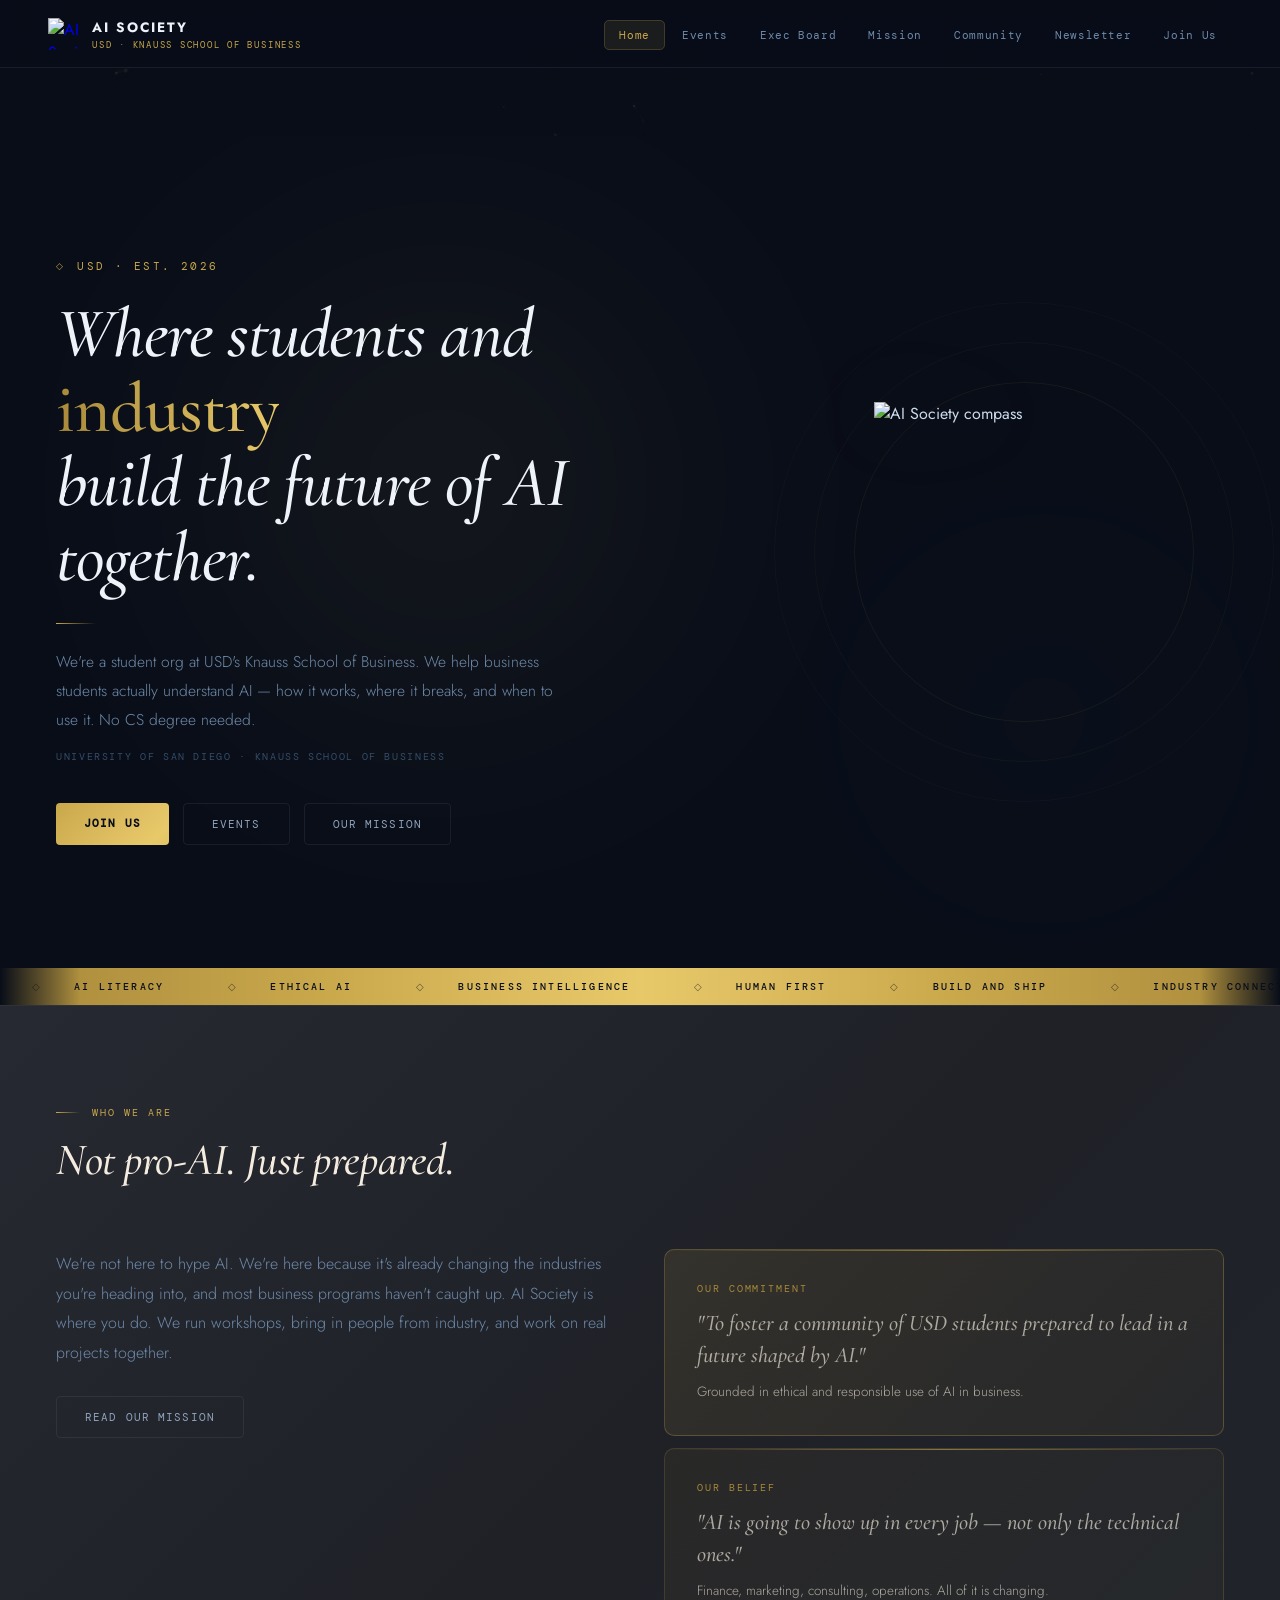
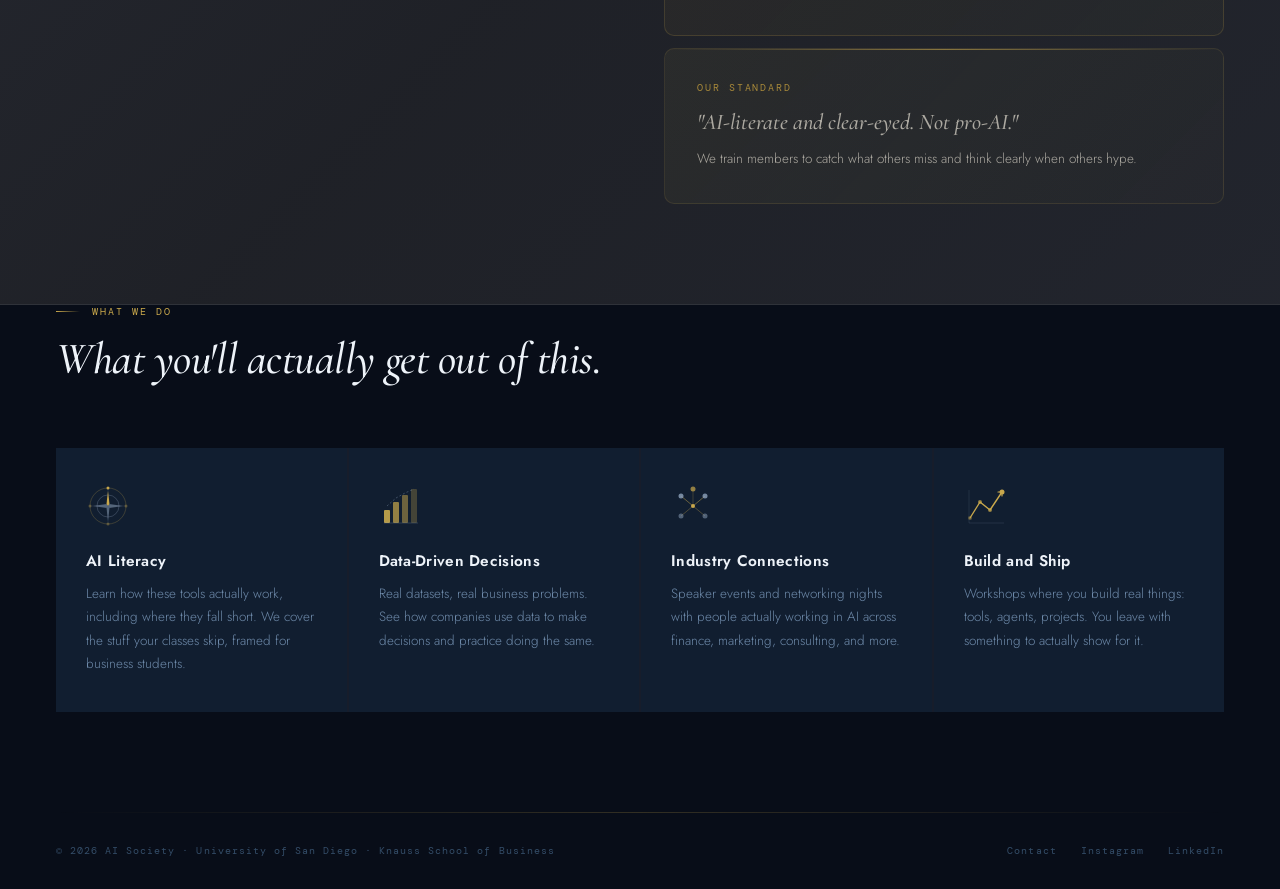
==== index.html @ eb3ff8a3 "Rename index (22).html to index.html" ====
<!DOCTYPE html>
<html lang="en">
<head>
  <meta charset="UTF-8"/>
  <meta name="viewport" content="width=device-width, initial-scale=1.0"/>
  <title>AI Society — Knauss School of Business · USD</title>
  <link rel="stylesheet" href="style.css"/>
</head>
<body>

<canvas id="globalCanvas"></canvas>

<!-- NAV -->
<nav>
  <a class="nav-logo" href="#" onclick="showPage('home')">
    <img src="logo.png" alt="AI Society"/>
    <div>
      <span class="nav-logo-name">AI Society</span>
      <span class="nav-logo-sub">USD · Knauss School of Business</span>
    </div>
  </a>
  <ul class="nav-links">
    <li><a href="#" onclick="showPage('home')"        id="nav-home"        class="active">Home</a></li>
    <li><a href="#" onclick="showPage('events')"      id="nav-events"      >Events</a></li>
    <li><a href="#" onclick="showPage('leadership')"  id="nav-leadership"  >Exec Board</a></li>
    <li><a href="#" onclick="showPage('mission')"     id="nav-mission"     >Mission</a></li>
    <li><a href="#" onclick="showPage('community')"   id="nav-community"   >Community</a></li>
    <li><a href="#" onclick="showPage('newsletters')" id="nav-newsletters" >Newsletter</a></li>
    <li><a href="#" onclick="showPage('joinus')"      id="nav-joinus"      >Join Us</a></li>
  </ul>
</nav>

<!-- ══════════════════════════════════════════
     HOME
══════════════════════════════════════════ -->
<div class="page active" id="page-home">

  <section class="hero">
    <div class="hero-orb hero-orb-1"></div>
    <div class="hero-orb hero-orb-2"></div>
    <div class="hero-inner">
      <div>
        <div class="hero-eyebrow fade-up delay-1">USD · Est. 2026</div>
        <h1 class="fade-up delay-2">Where students and <em>industry</em><br>build the future of AI together.</h1>
        <div class="hero-rule fade-up delay-2"></div>
        <p class="hero-desc fade-up delay-3">We're a student org at USD's Knauss School of Business. We help business students actually understand AI — how it works, where it breaks, and when to use it. No CS degree needed.</p>
        <p class="hero-sub fade-up delay-3">University of San Diego · Knauss School of Business</p>
        <div class="btn-row fade-up delay-4">
          <a class="btn btn-primary"   href="#" onclick="showPage('joinus')">Join Us</a>
          <a class="btn btn-secondary" href="#" onclick="showPage('events')">Events</a>
          <a class="btn btn-secondary" href="#" onclick="showPage('mission')">Our Mission</a>
        </div>
      </div>
      <div class="hero-compass">
        <div class="compass-rings">
          <div class="compass-ring"></div>
          <div class="compass-ring"></div>
          <div class="compass-ring"></div>
        </div>
        <img src="logo.png" alt="AI Society compass" style="border:none;background:transparent;box-shadow:none;position:relative;z-index:2"/>
      </div>
    </div>
  </section>

  <!-- Marquee -->
  <div class="marquee-strip">
    <div class="marquee-inner">
      <span>AI Literacy</span><span>Ethical AI</span><span>Business Intelligence</span>
      <span>Human First</span><span>Build and Ship</span><span>Industry Connections</span>
      <span>USD Knauss</span><span>Est. 2026</span><span>Data Driven</span>
      <span>AI Literacy</span><span>Ethical AI</span><span>Business Intelligence</span>
      <span>Human First</span><span>Build and Ship</span><span>Industry Connections</span>
      <span>USD Knauss</span><span>Est. 2026</span><span>Data Driven</span>
    </div>
  </div>

  <!-- Who We Are snapshot -->
  <section class="section panel-beige">
    <div class="section-header reveal">
      <div class="section-tag">Who We Are</div>
      <h2 class="section-title">Not pro-AI. Just prepared.</h2>
    </div>

    <div style="display:grid;grid-template-columns:1fr 1fr;gap:48px;align-items:start">
      <div class="reveal-l">
        <p style="font-size:1rem;line-height:1.85;color:var(--text-muted);font-weight:300;margin-bottom:28px">
          We're not here to hype AI. We're here because it's already changing the industries you're heading into, and most business programs haven't caught up. AI Society is where you do. We run workshops, bring in people from industry, and work on real projects together.
        </p>
        <a class="btn btn-secondary" href="#" onclick="showPage('mission')" style="display:inline-block">Read our mission</a>
      </div>
      <div class="reveal-r" style="display:flex;flex-direction:column;gap:12px">
        <div class="gbox gbox-1">
          <span class="gbox-label">Our commitment</span>
          <p class="gbox-title">"To foster a community of USD students prepared to lead in a future shaped by AI."</p>
          <p class="gbox-text">Grounded in ethical and responsible use of AI in business.</p>
        </div>
        <div class="gbox gbox-2">
          <span class="gbox-label">Our belief</span>
          <p class="gbox-title">"AI is going to show up in every job — not only the technical ones."</p>
          <p class="gbox-text">Finance, marketing, consulting, operations. All of it is changing.</p>
        </div>
        <div class="gbox gbox-3">
          <span class="gbox-label">Our standard</span>
          <p class="gbox-title">"AI-literate and clear-eyed. Not pro-AI."</p>
          <p class="gbox-text">We train members to catch what others miss and think clearly when others hype.</p>
        </div>
      </div>
    </div>
  </section>

  <!-- What We Do -->
  <section class="section" style="padding-top:0">
    <div class="section-header reveal">
      <div class="section-tag">What We Do</div>
      <h2 class="section-title">What you'll actually get out of this.</h2>
    </div>
    <div class="card-grid">
      <div class="card reveal">
        <span class="card-icon">
          <svg viewBox="0 0 44 44" fill="none"><circle cx="22" cy="22" r="18" stroke="#c9a84c" stroke-width="0.8" opacity="0.3"/><circle cx="22" cy="22" r="11" stroke="#8fa3bc" stroke-width="0.7" opacity="0.4"/><line x1="22" y1="4" x2="22" y2="40" stroke="#8fa3bc" stroke-width="0.5" opacity="0.25"/><line x1="4" y1="22" x2="40" y2="22" stroke="#8fa3bc" stroke-width="0.5" opacity="0.25"/><polygon points="22,7 23.5,20 22,22 20.5,20" fill="#c9a84c"/><polygon points="22,37 20.5,24 22,22 23.5,24" fill="#8fa3bc" opacity="0.5"/><polygon points="7,22 20.5,20 22,22 20.5,24" fill="#8fa3bc" opacity="0.5"/><polygon points="37,22 23.5,24 22,22 23.5,20" fill="#8fa3bc" opacity="0.5"/><circle cx="22" cy="4" r="1.5" fill="#c9a84c"/><circle cx="22" cy="40" r="1.5" fill="#c9a84c" opacity="0.35"/><circle cx="4" cy="22" r="1.5" fill="#c9a84c" opacity="0.35"/><circle cx="40" cy="22" r="1.5" fill="#c9a84c" opacity="0.35"/></svg>
        </span>
        <div class="card-title">AI Literacy</div>
        <p class="card-text">Learn how these tools actually work, including where they fall short. We cover the stuff your classes skip, framed for business students.</p>
      </div>
      <div class="card reveal" style="transition-delay:0.08s">
        <span class="card-icon">
          <svg viewBox="0 0 44 44" fill="none"><rect x="5" y="26" width="6" height="13" rx="1" fill="#c9a84c" opacity="0.9"/><rect x="14" y="18" width="6" height="21" rx="1" fill="#c9a84c" opacity="0.7"/><rect x="23" y="11" width="6" height="28" rx="1" fill="#c9a84c" opacity="0.5"/><rect x="32" y="5" width="6" height="34" rx="1" fill="#c9a84c" opacity="0.28"/><line x1="5" y1="39" x2="39" y2="39" stroke="#8fa3bc" stroke-width="0.7" opacity="0.35"/><polyline points="8,22 17,14 26,9 35,5" stroke="#8fa3bc" stroke-width="0.9" stroke-dasharray="2,2" opacity="0.4" fill="none"/></svg>
        </span>
        <div class="card-title">Data-Driven Decisions</div>
        <p class="card-text">Real datasets, real business problems. See how companies use data to make decisions and practice doing the same.</p>
      </div>
      <div class="card reveal" style="transition-delay:0.16s">
        <span class="card-icon">
          <svg viewBox="0 0 44 44" fill="none"><circle cx="22" cy="22" r="2" fill="#c9a84c"/><line x1="22" y1="22" x2="10" y2="12" stroke="#c9a84c" stroke-width="0.8" opacity="0.6"/><line x1="22" y1="22" x2="34" y2="12" stroke="#c9a84c" stroke-width="0.8" opacity="0.6"/><line x1="22" y1="22" x2="10" y2="32" stroke="#c9a84c" stroke-width="0.8" opacity="0.4"/><line x1="22" y1="22" x2="34" y2="32" stroke="#c9a84c" stroke-width="0.8" opacity="0.4"/><line x1="22" y1="22" x2="22" y2="5" stroke="#c9a84c" stroke-width="0.8" opacity="0.3"/><circle cx="10" cy="12" r="2.5" fill="#8fa3bc" opacity="0.8"/><circle cx="34" cy="12" r="2.5" fill="#8fa3bc" opacity="0.8"/><circle cx="10" cy="32" r="2.5" fill="#8fa3bc" opacity="0.5"/><circle cx="34" cy="32" r="2.5" fill="#8fa3bc" opacity="0.5"/><circle cx="22" cy="5" r="2.5" fill="#c9a84c" opacity="0.7"/></svg>
        </span>
        <div class="card-title">Industry Connections</div>
        <p class="card-text">Speaker events and networking nights with people actually working in AI across finance, marketing, consulting, and more.</p>
      </div>
      <div class="card reveal" style="transition-delay:0.24s">
        <span class="card-icon">
          <svg viewBox="0 0 44 44" fill="none"><polyline points="6,34 16,18 26,26 38,8" stroke="#c9a84c" stroke-width="1.4" fill="none" stroke-linecap="round" stroke-linejoin="round"/><circle cx="6"  cy="34" r="2" fill="#c9a84c" opacity="0.4"/><circle cx="16" cy="18" r="2" fill="#c9a84c" opacity="0.7"/><circle cx="26" cy="26" r="2" fill="#c9a84c" opacity="0.7"/><circle cx="38" cy="8"  r="2.5" fill="#c9a84c"/><polyline points="34,8 38,8 38,12" stroke="#c9a84c" stroke-width="1.2" fill="none" stroke-linecap="round"/><line x1="5" y1="39" x2="40" y2="39" stroke="#8fa3bc" stroke-width="0.5" opacity="0.28"/><line x1="5" y1="6"  x2="5" y2="39" stroke="#8fa3bc" stroke-width="0.5" opacity="0.28"/></svg>
        </span>
        <div class="card-title">Build and Ship</div>
        <p class="card-text">Workshops where you build real things: tools, agents, projects. You leave with something to actually show for it.</p>
      </div>
    </div>
  </section>

  <footer>
    <div class="footer-left">© 2026 AI Society · University of San Diego · Knauss School of Business</div>
    <div class="footer-links">
      <a href="mailto:usdaisociety@gmail.com">Contact</a>
      <a href="https://www.instagram.com/usdaisociety/" target="_blank" rel="noopener">Instagram</a>
      <a href="https://www.linkedin.com/company/usd-ai-society" target="_blank" rel="noopener">LinkedIn</a>
    </div>
  </footer>
</div>

<!-- ══════════════════════════════════════════
     EVENTS
══════════════════════════════════════════ -->
<div class="page" id="page-events">
  <section class="section panel-beige">
    <div class="section-header reveal">
      <div class="section-tag">What's On</div>
      <h2 class="section-title">Events</h2>
    </div>

    <p style="font-size:0.9rem;color:var(--text-muted);font-weight:300;margin-bottom:56px;max-width:520px;line-height:1.85" class="reveal">
      We're just getting started. More events are being planned right now. Follow us on Instagram and LinkedIn so you hear about them first.
    </p>

    <!-- Upcoming -->
    <div class="section-tag reveal" style="margin-bottom:24px">Upcoming</div>
    <div class="gbox gbox-1 reveal" style="max-width:640px;margin-bottom:64px">
      <span class="gbox-label">First workshop · Details coming soon</span>
      <p class="gbox-title">Our first workshop is coming.</p>
      <p class="gbox-text">We're putting the details together now. It'll be in the next newsletter, so make sure you're on the list. It'll be worth showing up for.</p>
    </div>

    <!-- Past -->
    <div class="section-tag reveal" style="margin-bottom:24px">Past</div>
    <div class="events-list reveal">
      <div class="event-card past">
        <div class="event-date">
          <span class="event-month">Sept</span>
          <span class="event-day">15</span>
        </div>
        <div class="event-divider"></div>
        <div class="event-info">
          <h3>Alcalá Bazaar</h3>
          <p>University of San Diego · We tabled at the Alcalá Bazaar and met a lot of you there. Thanks for stopping by.</p>
        </div>
        <span class="event-tag tag-past">Happened</span>
      </div>
    </div>
  </section>

  <footer>
    <div class="footer-left">© 2026 AI Society · University of San Diego · Knauss School of Business</div>
    <div class="footer-links">
      <a href="mailto:usdaisociety@gmail.com">Contact</a>
      <a href="https://www.instagram.com/usdaisociety/" target="_blank" rel="noopener">Instagram</a>
      <a href="https://www.linkedin.com/company/usd-ai-society" target="_blank" rel="noopener">LinkedIn</a>
    </div>
  </footer>
</div>

<!-- ══════════════════════════════════════════
     EXEC BOARD
══════════════════════════════════════════ -->
<div class="page" id="page-leadership">
  <section class="section">
    <div class="section-header reveal">
      <div class="section-tag">The Team</div>
      <h2 class="section-title">Meet the Executive Board</h2>
    </div>

    <div class="leader-photo-grid">

      <div class="leader-photo-card reveal">
        <img src="photos/nick-tamer.jpg" alt="Nick Tamer" onerror="this.style.display='none';this.nextElementSibling.style.display='flex'">
        <div class="leader-initials" style="display:none">NT</div>
        <div class="leader-photo-overlay"></div>
        <div class="leader-photo-info">
          <span class="leader-photo-name">Nick Tamer</span>
          <span class="leader-photo-role">Chief Executive Officer</span>
          <p class="leader-photo-bio">Setting the vision and leading AI Society's growth at the intersection of AI and business education.</p>
        </div>
      </div>

      <div class="leader-photo-card reveal" style="transition-delay:0.06s">
        <img src="photos/maxim-golubev.jpg" alt="Maxim Golubev" onerror="this.style.display='none';this.nextElementSibling.style.display='flex'">
        <div class="leader-initials" style="display:none">MG</div>
        <div class="leader-photo-overlay"></div>
        <div class="leader-photo-info">
          <span class="leader-photo-name">Maxim Golubev</span>
          <span class="leader-photo-role">Chief Operating Officer</span>
          <p class="leader-photo-bio">Keeping operations running smoothly and ensuring every member gets real value from the org.</p>
        </div>
      </div>

      <div class="leader-photo-card reveal" style="transition-delay:0.12s">
        <img src="photos/ari-price.jpg" alt="Ari Price" onerror="this.style.display='none';this.nextElementSibling.style.display='flex'">
        <div class="leader-initials" style="display:none">AP</div>
        <div class="leader-photo-overlay"></div>
        <div class="leader-photo-info">
          <span class="leader-photo-name">Ari Price</span>
          <span class="leader-photo-role">Chief Marketing Officer</span>
          <p class="leader-photo-bio">Leading brand strategy, digital presence, and outreach across all AI Society platforms.</p>
        </div>
      </div>

      <div class="leader-photo-card reveal" style="transition-delay:0.18s">
        <img src="photos/isaiah-razavi.jpg" alt="Isaiah Razavi" onerror="this.style.display='none';this.nextElementSibling.style.display='flex'">
        <div class="leader-initials" style="display:none">IR</div>
        <div class="leader-photo-overlay"></div>
        <div class="leader-photo-info">
          <span class="leader-photo-name">Isaiah Razavi</span>
          <span class="leader-photo-role">Director of External Relations</span>
          <p class="leader-photo-bio">Building industry partnerships and expanding AI Society's network beyond campus.</p>
        </div>
      </div>

      <div class="leader-photo-card reveal" style="transition-delay:0.24s">
        <img src="photos/carter-voerge.jpg" alt="Carter Voerge" onerror="this.style.display='none';this.nextElementSibling.style.display='flex'">
        <div class="leader-initials" style="display:none">CV</div>
        <div class="leader-photo-overlay"></div>
        <div class="leader-photo-info">
          <span class="leader-photo-name">Carter Voerge</span>
          <span class="leader-photo-role">Chief Financial Officer</span>
          <p class="leader-photo-bio">Managing the org's budget, funding strategy, and financial operations.</p>
        </div>
      </div>

      <div class="leader-photo-card reveal" style="transition-delay:0.30s">
        <img src="photos/hayaa-khetia.jpg" alt="Hayaa Khetia" onerror="this.style.display='none';this.nextElementSibling.style.display='flex'">
        <div class="leader-initials" style="display:none">HK</div>
        <div class="leader-photo-overlay"></div>
        <div class="leader-photo-info">
          <span class="leader-photo-name">Hayaa Khetia</span>
          <span class="leader-photo-role">Secretary</span>
          <p class="leader-photo-bio">Keeping the board aligned, communications organized, and nothing falling through the cracks.</p>
        </div>
      </div>

      <div class="leader-photo-card reveal" style="transition-delay:0.36s">
        <img src="photos/alan-lerchbacker.jpg" alt="Alan Lerchbacker" onerror="this.style.display='none';this.nextElementSibling.style.display='flex'">
        <div class="leader-initials" style="display:none">AL</div>
        <div class="leader-photo-overlay"></div>
        <div class="leader-photo-info">
          <span class="leader-photo-name">Alan Lerchbacker</span>
          <span class="leader-photo-role">Faculty Advisor</span>
          <p class="leader-photo-bio">Providing academic guidance and connecting AI Society to the broader Knauss School of Business.</p>
        </div>
      </div>

    </div>
  </section>

  <footer>
    <div class="footer-left">© 2026 AI Society · University of San Diego · Knauss School of Business</div>
    <div class="footer-links">
      <a href="mailto:usdaisociety@gmail.com">Contact</a>
      <a href="https://www.instagram.com/usdaisociety/" target="_blank" rel="noopener">Instagram</a>
      <a href="https://www.linkedin.com/company/usd-ai-society" target="_blank" rel="noopener">LinkedIn</a>
    </div>
  </footer>
</div>

<!-- ══════════════════════════════════════════
     MISSION
══════════════════════════════════════════ -->
<div class="page" id="page-mission">
  <section class="section">
    <div class="section-header reveal">
      <div class="section-tag">Who We Are</div>
      <h2 class="section-title">Our Mission</h2>
    </div>

    <!-- Constitution -->
    <div class="gbox gbox-1 reveal" style="max-width:760px;margin-bottom:64px">
      <span class="gbox-label">AI Society Constitution</span>
      <p class="gbox-title">"To foster a community of USD students who are prepared to lead in a future shaped by artificial intelligence, grounded in a commitment to the ethical and responsible use of AI in business."</p>
    </div>

    <div class="mission-layout">
      <div class="reveal-l">
        <p class="mission-statement">"We believe AI is going to show up in every job, not only the technical ones."</p>
        <p class="mission-body">That's the whole reason this org exists. Finance, marketing, consulting, operations — these fields are already changing. Most business programs haven't caught up, and most students are graduating without ever seriously engaging with AI.</p>
        <p class="mission-body">We're not a fan club. We don't think AI is the answer to everything. We do think that not understanding it is a real liability, and that's what we're here to address.</p>
        <p class="mission-body">That means learning how the tools work, but also learning where they fail: the bias, the hallucinations, the open questions around IP and ethics. The students who do well in this environment won't be the ones who hype it. They'll be the ones who think clearly about it.</p>
      </div>
      <div class="reveal-r">
        <div class="values-list">
          <div class="value-item">
            <span class="value-num">01</span>
            <div class="value-content"><h4>Accessible to everyone</h4><p>No CS background needed. If you're a business student curious about AI, you belong here.</p></div>
          </div>
          <div class="value-item">
            <span class="value-num">02</span>
            <div class="value-content"><h4>Build and ship</h4><p>Build the prototype, then argue about it. We learn by making real things, not sitting through decks.</p></div>
          </div>
          <div class="value-item">
            <span class="value-num">03</span>
            <div class="value-content"><h4>Honest about AI's limits</h4><p>Bias, hallucinations, IP concerns. We talk about all of it. Being informed means knowing where these tools fall short, not just where they shine.</p></div>
          </div>
          <div class="value-item">
            <span class="value-num">04</span>
            <div class="value-content"><h4>Show up for each other</h4><p>We're a team. The relationships you build here matter as much as anything else you'll take from it.</p></div>
          </div>
        </div>
      </div>
    </div>

    <!-- How We Started -->
    <div style="margin-top:96px;padding-top:72px;border-top:1px solid var(--border)">
      <div class="section-tag reveal" style="margin-bottom:20px">How we started</div>
      <div style="display:grid;grid-template-columns:1fr 1fr;gap:48px;align-items:start">
        <div class="reveal-l">
          <h2 style="font-family:'Cormorant Garamond',serif;font-size:clamp(1.6rem,2.5vw,2.2rem);font-style:italic;font-weight:500;color:var(--heading);line-height:1.2;margin-bottom:24px">It started in a classroom.</h2>
          <p class="mission-body">The AI Society grew out of Dr. Alan Lerchbacker's MGMT 300 class in spring 2026. A group of his students wanted a place at USD to actually learn AI instead of just reading headlines about it, so they started one.</p>
          <p class="mission-body">By May, we formed a board and drafted our first constitution. Now, we are hosting monthly events and actively looking for industry partners!</p>
          <div style="margin-top:28px;display:flex;align-items:center;gap:16px">
            <img src="photos/alan-lerchbacker.jpg" alt="Dr. Alan Lerchbacker" style="width:52px;height:52px;border-radius:50%;object-fit:cover;border:1px solid var(--border-gold)">
            <div>
              <p style="font-family:'Jost',sans-serif;font-size:0.88rem;font-weight:600;color:var(--heading);margin:0">Dr. Alan Lerchbacker</p>
              <p style="font-family:'DM Mono',monospace;font-size:0.6rem;letter-spacing:0.12em;text-transform:uppercase;color:var(--gold);margin:4px 0 0">Faculty Advisor · MGMT 300</p>
            </div>
          </div>
        </div>
        <div class="reveal-r">
          <div class="timeline">
            <div class="timeline-item">
              <div class="timeline-dot"></div>
              <span class="timeline-label">Spring 2026</span>
              <div class="timeline-title">The idea</div>
              <p class="timeline-text">A group of MGMT 300 students realized there was no dedicated space at USD to learn how AI actually applies to business — so they decided to build one.</p>
            </div>
            <div class="timeline-item">
              <div class="timeline-dot"></div>
              <span class="timeline-label">May 2026</span>
              <div class="timeline-title">The board</div>
              <p class="timeline-text">By May, the executive board was formed. Seven people. One shared goal: make USD students more prepared than the programs they're enrolled in.</p>
            </div>
            <div class="timeline-item">
              <div class="timeline-dot"></div>
              <span class="timeline-label">Sept 15, 2026</span>
              <div class="timeline-title">First public moment</div>
              <p class="timeline-text">Alcalá Bazaar. The first time AI Society showed up publicly. A lot of great conversations and a lot of sign-ups.</p>
            </div>
            <div class="timeline-item">
              <div class="timeline-dot" style="background:var(--gold-pale);box-shadow:none;border:1px solid var(--gold)"></div>
              <span class="timeline-label">Now</span>
              <div class="timeline-title">There is more to come</div>
              <p class="timeline-text">There is more to come! Stay tuned for our monthly events and industry partner events!</p>
            </div>
          </div>
        </div>
      </div>
    </div>

  </section>
  <footer>
    <div class="footer-left">© 2026 AI Society · University of San Diego · Knauss School of Business</div>
    <div class="footer-links">
      <a href="mailto:usdaisociety@gmail.com">Contact</a>
      <a href="https://www.instagram.com/usdaisociety/" target="_blank" rel="noopener">Instagram</a>
      <a href="https://www.linkedin.com/company/usd-ai-society" target="_blank" rel="noopener">LinkedIn</a>
    </div>
  </footer>
</div>

<!-- ══════════════════════════════════════════
     COMMUNITY
══════════════════════════════════════════ -->
<div class="page" id="page-community">
  <section class="section">
    <div class="section-header reveal">
      <div class="section-tag">Get Involved</div>
      <h2 class="section-title">Community Collaboration</h2>
    </div>

    <div class="mission-layout" style="margin-bottom:80px">
      <div class="reveal-l">
        <p class="mission-statement">"The best learning happens alongside people actually doing the work."</p>
        <p class="mission-body">We're looking for companies, professionals, and organizations who want to connect with a new generation of business students — ones who take AI seriously and think critically about it.</p>
        <p class="mission-body">We're new, which means there's real room to shape what this looks like from day one. If you want to run a workshop, speak to the group, bring a real problem to solve, or just stay in touch, reach out.</p>
        <div style="margin-top:36px">
          <a class="btn btn-primary" href="mailto:usdaisociety@gmail.com">Get in Touch</a>
        </div>
      </div>
      <div class="reveal-r">
        <div class="values-list">
          <div class="value-item"><span class="value-num">◇</span><div class="value-content"><h4>Speaker and Guest Engagements</h4><p>Come talk to us. Panels and speaker sessions connect your work directly with students who are paying attention.</p></div></div>
          <div class="value-item"><span class="value-num">◇</span><div class="value-content"><h4>Workshops and Labs</h4><p>Run a hands-on session using your actual tools and workflows. Members leave with something real.</p></div></div>
          <div class="value-item"><span class="value-num">◇</span><div class="value-content"><h4>Real Project Briefs</h4><p>Bring us a real problem. Members work on it, you get a fresh perspective. Everyone learns something.</p></div></div>
          <div class="value-item"><span class="value-num">◇</span><div class="value-content"><h4>Recruiting Pipeline</h4><p>Business students who understand AI are rare. If you're hiring, we're a good place to start.</p></div></div>
          <div class="value-item"><span class="value-num">◇</span><div class="value-content"><h4>Founding Partner</h4><p>We're brand new. There's real opportunity to be one of the first organizations we build with and help shape what that looks like going forward.</p></div></div>
        </div>
      </div>
    </div>

    <!-- Community Impact -->
    <div class="panel-beige" style="padding:64px 56px;margin:72px -56px -100px;border-top:1px solid rgba(245,238,224,0.10)">
      <div class="section-tag reveal" style="margin-bottom:20px">Community Impact</div>
      <h2 class="section-title reveal" style="margin-bottom:40px">Putting it into practice.</h2>
      <div style="display:grid;grid-template-columns:1fr 1fr;gap:16px;max-width:800px">
        <div class="gbox gbox-1 reveal">
          <span class="gbox-label">Project 01 · In Progress</span>
          <p class="gbox-title">First community project</p>
          <p class="gbox-text">Our first community project is in the early stages. We're excited about what it's shaping up to be. Keep an eye out for updates.</p>
        </div>
        <div class="gbox gbox-3 reveal" style="transition-delay:0.1s;display:flex;align-items:center;justify-content:center">
          <p style="font-family:'Cormorant Garamond',serif;font-size:1.1rem;font-style:italic;color:var(--text-muted);text-align:center;line-height:1.65">More to come as the year unfolds.</p>
        </div>
      </div>
    </div>

  </section>
  <footer>
    <div class="footer-left">© 2026 AI Society · University of San Diego · Knauss School of Business</div>
    <div class="footer-links">
      <a href="mailto:usdaisociety@gmail.com">Contact</a>
      <a href="https://www.instagram.com/usdaisociety/" target="_blank" rel="noopener">Instagram</a>
      <a href="https://www.linkedin.com/company/usd-ai-society" target="_blank" rel="noopener">LinkedIn</a>
    </div>
  </footer>
</div>

<!-- ══════════════════════════════════════════
     NEWSLETTER
══════════════════════════════════════════ -->
<div class="page" id="page-newsletters">

  <!-- Editorial header -->
  <section class="section panel-beige" style="padding-bottom:48px">
    <div class="section-header reveal">
      <div class="section-tag">The Archive</div>
      <h2 class="section-title">The <em style="font-style:italic;color:var(--gold)">newsletter.</em></h2>
    </div>
    <p style="font-size:0.95rem;color:rgba(245,238,224,0.6);font-weight:300;max-width:520px;line-height:1.85" class="reveal">
      Every issue we've sent, in one place. What's coming up, a few things worth reading in AI and business, and how to get involved.
    </p>
  </section>

  <!-- All issues -->
  <section class="section" style="padding-top:56px">
    <div class="section-tag reveal" style="margin-bottom:32px">All issues · Newest first</div>

    <!-- Issue 01 -->
    <div class="reveal" style="max-width:760px;margin-bottom:16px">
      <a href="issue-01-updated.html" target="_blank" rel="noopener" style="text-decoration:none;display:block">
        <div style="display:grid;grid-template-columns:120px 1fr;gap:0;background:var(--navy-card);border:1px solid var(--border);border-radius:8px;overflow:hidden;transition:all 0.3s;position:relative">

          <!-- Date block -->
          <div style="background:linear-gradient(135deg,rgba(201,168,76,0.18),rgba(201,168,76,0.08));border-right:1px solid var(--border-gold);display:flex;flex-direction:column;align-items:center;justify-content:center;padding:32px 16px;gap:4px">
            <span style="font-family:'DM Mono',monospace;font-size:0.6rem;color:var(--gold);letter-spacing:0.18em;text-transform:uppercase">Issue</span>
            <span style="font-family:'Cormorant Garamond',serif;font-size:2.8rem;font-weight:500;color:var(--heading);line-height:1">01</span>
            <span style="font-family:'DM Mono',monospace;font-size:0.58rem;color:var(--text-muted);letter-spacing:0.1em;text-align:center;line-height:1.5">Oct 6<br>2026</span>
          </div>

          <!-- Content -->
          <div style="padding:28px 32px">
            <span style="font-family:'DM Mono',monospace;font-size:0.62rem;color:var(--gold);letter-spacing:0.14em;text-transform:uppercase;display:block;margin-bottom:10px">Issue No. 1 · October 6, 2026 · Our first newsletter</span>
            <h3 style="font-family:'Cormorant Garamond',serif;font-size:1.3rem;font-style:italic;font-weight:500;color:var(--heading);margin-bottom:10px;line-height:1.3">The first workshop is October 20</h3>
            <p style="font-size:0.84rem;color:var(--text-muted);font-weight:300;line-height:1.75;margin-bottom:20px">Our first workshop, Build your own agent, is Tuesday October 20 at 12:30 PM at the Knauss School of Business. Bring your laptop and your USD login, and you'll leave with a working AI agent you built yourself.</p>
            <span style="font-family:'DM Mono',monospace;font-size:0.7rem;color:var(--gold);letter-spacing:0.08em">Read it →</span>
          </div>

        </div>
      </a>
    </div>

    <!-- Placeholder for future issues -->
    <div class="reveal" style="max-width:760px;padding:24px 32px;background:transparent;border:1px dashed var(--border);border-radius:8px;transition-delay:0.1s">
      <p style="font-family:'Cormorant Garamond',serif;font-size:1rem;font-style:italic;color:var(--text-dim);margin:0">New issues will show up here as we send them.</p>
    </div>
  </section>

  <!-- Field notes timeline -->
  <section class="section panel-beige" style="padding-top:64px;padding-bottom:64px">
    <div class="section-tag reveal" style="margin-bottom:32px">Since the start · Field notes</div>
    <div class="timeline reveal" style="max-width:600px">
      <div class="timeline-item">
        <div class="timeline-dot"></div>
        <span class="timeline-label">Sept 15</span>
        <div class="timeline-title">Alcalá Bazaar</div>
        <p class="timeline-text">More than fifty students signed up at our first public event.</p>
      </div>
      <div class="timeline-item">
        <div class="timeline-dot"></div>
        <span class="timeline-label">Sept 17</span>
        <div class="timeline-title">First email</div>
        <p class="timeline-text">Sent our first email to members.</p>
      </div>
      <div class="timeline-item">
        <div class="timeline-dot"></div>
        <span class="timeline-label">Oct 1</span>
        <div class="timeline-title">Faculty advisor</div>
        <p class="timeline-text">Dr. Alan Lerchbacker became our official faculty advisor.</p>
      </div>
      <div class="timeline-item">
        <div class="timeline-dot" style="background:transparent;border:1px solid var(--gold)"></div>
        <span class="timeline-label">Oct 20</span>
        <div class="timeline-title">First workshop</div>
        <p class="timeline-text">Build your own agent. Our first event.</p>
      </div>
    </div>
  </section>

  <!-- Worth reading this week -->
  <section class="section" style="padding-top:64px">
    <div class="section-tag reveal" style="margin-bottom:32px">Worth reading · From Issue 01</div>
    <div style="max-width:760px;display:flex;flex-direction:column;gap:2px;background:var(--border)">

      <div class="reveal" style="background:var(--navy-card);padding:28px 32px;display:grid;grid-template-columns:32px 1fr;gap:20px;align-items:start">
        <span style="font-family:'Cormorant Garamond',serif;font-size:1.4rem;font-style:italic;color:var(--gold);line-height:1">I.</span>
        <div>
          <p style="font-size:0.88rem;font-weight:600;color:var(--heading);margin-bottom:6px">A bank that sorts 120,000 emails a day with AI.</p>
          <p style="font-size:0.82rem;color:var(--text-muted);font-weight:300;line-height:1.75;margin-bottom:10px">Barclays is expanding its use of Claude across the bank. It already sorts about 120,000 client emails a day and helps 16,000 employees find answers for customers. A real look at AI inside a finance company.</p>
          <a href="https://www.anthropic.com/news/barclays-scales-claude" target="_blank" rel="noopener" style="font-family:'DM Mono',monospace;font-size:0.68rem;color:var(--gold);text-decoration:none;letter-spacing:0.06em">Anthropic →</a>
        </div>
      </div>

      <div class="reveal" style="background:var(--navy-card);padding:28px 32px;display:grid;grid-template-columns:32px 1fr;gap:20px;align-items:start;transition-delay:0.08s">
        <span style="font-family:'Cormorant Garamond',serif;font-size:1.4rem;font-style:italic;color:var(--gold);line-height:1">II.</span>
        <div>
          <p style="font-size:0.88rem;font-weight:600;color:var(--heading);margin-bottom:6px">$100 million to train the people who bring AI into companies.</p>
          <p style="font-size:0.82rem;color:var(--text-muted);font-weight:300;line-height:1.75;margin-bottom:10px">Anthropic launched the Claude Frontier Academy to train 10,000 engineers by end of 2027 who help businesses adopt AI. Accenture, Bain, Deloitte, McKinsey, and Morgan Stanley are among the first to send people.</p>
          <a href="https://www.anthropic.com/news/claude-frontier-academy" target="_blank" rel="noopener" style="font-family:'DM Mono',monospace;font-size:0.68rem;color:var(--gold);text-decoration:none;letter-spacing:0.06em">Anthropic →</a>
        </div>
      </div>

      <div class="reveal" style="background:var(--navy-card);padding:28px 32px;display:grid;grid-template-columns:32px 1fr;gap:20px;align-items:start;transition-delay:0.16s">
        <span style="font-family:'Cormorant Garamond',serif;font-size:1.4rem;font-style:italic;color:var(--gold);line-height:1">III.</span>
        <div>
          <p style="font-size:0.88rem;font-weight:600;color:var(--heading);margin-bottom:6px">A small business that got its week back.</p>
          <p style="font-size:0.82rem;color:var(--text-muted);font-weight:300;line-height:1.75;margin-bottom:10px">The Den, a Denver social club, started using ChatGPT for paperwork while opening a second location. Grant applications that used to take three days now take two hours. The team saves 10 to 15 hours a week. You don't need to be a bank to get real time back.</p>
          <a href="https://openai.com/index/the-den-family-social" target="_blank" rel="noopener" style="font-family:'DM Mono',monospace;font-size:0.68rem;color:var(--gold);text-decoration:none;letter-spacing:0.06em">OpenAI →</a>
        </div>
      </div>

    </div>
  </section>

  <!-- Membership CTA -->
  <section class="section panel-beige" style="padding-top:64px;padding-bottom:64px">
    <div style="max-width:680px;display:grid;grid-template-columns:1fr auto;gap:48px;align-items:center" class="reveal">
      <div>
        <span style="font-family:'DM Mono',monospace;font-size:0.64rem;color:var(--gold);letter-spacing:0.18em;text-transform:uppercase;display:block;margin-bottom:14px">Membership</span>
        <h3 style="font-family:'Cormorant Garamond',serif;font-size:1.6rem;font-style:italic;font-weight:500;color:var(--heading);line-height:1.3;margin-bottom:12px">Join <em style="color:var(--gold)">AI Society.</em></h3>
        <p style="font-size:0.86rem;color:rgba(245,238,224,0.6);font-weight:300;line-height:1.75">It's free and open to every USD student. You don't need to know how to code. Most of our members don't.</p>
      </div>
      <div style="flex-shrink:0">
        <a class="btn btn-primary" href="https://forms.gle/fczNEGVzD31uHVJS7" target="_blank" rel="noopener" style="white-space:nowrap">Become a member →</a>
      </div>
    </div>
  </section>

  <footer>
    <div class="footer-left">© 2026 AI Society · University of San Diego · Knauss School of Business</div>
    <div class="footer-links">
      <a href="mailto:usdaisociety@gmail.com">Contact</a>
      <a href="https://www.instagram.com/usdaisociety/" target="_blank" rel="noopener">Instagram</a>
      <a href="https://www.linkedin.com/company/usd-ai-society" target="_blank" rel="noopener">LinkedIn</a>
    </div>
  </footer>
</div>

<!-- ══════════════════════════════════════════
     JOIN US
══════════════════════════════════════════ -->
<div class="page" id="page-joinus">
  <section class="section">
    <div class="section-header reveal">
      <div class="section-tag">Become a Member</div>
      <h2 class="section-title">Join AI Society</h2>
    </div>

    <div class="mission-layout">
      <div class="reveal-l">
        <p class="mission-statement">"No experience required. Just curiosity."</p>
        <p class="mission-body">AI Society is free and open to all USD students. It doesn't matter what your major is or how much you know about AI. If you're curious about where it's headed and want to be ready for it, you'll fit right in.</p>
        <p class="mission-body">You'll get access to workshops, speaker events, networking nights, and a group of people who take this stuff seriously without taking themselves too seriously.</p>
        <p class="mission-body">Takes less than a minute to sign up.</p>
        <div style="margin-top:36px">
          <a class="btn btn-primary" href="https://forms.gle/fczNEGVzD31uHVJS7" target="_blank" rel="noopener">Register Now →</a>
        </div>
      </div>
      <div class="reveal-r">
        <div class="values-list">
          <div class="value-item"><span class="value-num">01</span><div class="value-content"><h4>It's free</h4><p>No dues, no fees. Open to every USD student.</p></div></div>
          <div class="value-item"><span class="value-num">02</span><div class="value-content"><h4>Build real skills</h4><p>Workshops and projects that give you hands-on experience with tools employers actually use.</p></div></div>
          <div class="value-item"><span class="value-num">03</span><div class="value-content"><h4>Meet people in the industry</h4><p>Speaker events and networking nights with professionals working in AI across every sector.</p></div></div>
          <div class="value-item"><span class="value-num">04</span><div class="value-content"><h4>Something worth talking about</h4><p>AI literacy is the skill of the decade. What you build here will come up in interviews.</p></div></div>
          <div class="value-item"><span class="value-num">05</span><div class="value-content"><h4>Get in early</h4><p>We launched in 2026. Founding members shape what this becomes. There's no better time.</p></div></div>
        </div>
      </div>
    </div>

    <!-- CTA -->
    <div class="gbox gbox-1 panel-beige reveal" style="margin-top:80px;text-align:center;padding:56px 48px">
      <p style="font-family:'Cormorant Garamond',serif;font-size:clamp(1.4rem,2.5vw,2rem);font-style:italic;color:var(--heading);line-height:1.4;margin-bottom:12px">The future is being written now. Help write it.</p>
      <p style="font-size:0.86rem;color:var(--text-muted);font-weight:300;max-width:400px;margin:0 auto 36px;line-height:1.75">Fill out the form and you're in. Takes less than a minute.</p>
      <a class="btn btn-primary" href="https://forms.gle/fczNEGVzD31uHVJS7" target="_blank" rel="noopener" style="font-size:0.78rem;padding:16px 44px">Join AI Society. It's Free.</a>
    </div>

  </section>
  <footer>
    <div class="footer-left">© 2026 AI Society · University of San Diego · Knauss School of Business</div>
    <div class="footer-links">
      <a href="mailto:usdaisociety@gmail.com">Contact</a>
      <a href="https://www.instagram.com/usdaisociety/" target="_blank" rel="noopener">Instagram</a>
      <a href="https://www.linkedin.com/company/usd-ai-society" target="_blank" rel="noopener">LinkedIn</a>
    </div>
  </footer>
</div>

<!-- ══════════════════════════════════════════
     SCRIPTS
══════════════════════════════════════════ -->
<script src="main.js"></script>

<script>
// ── Global constellation — runs on every page ──
(function(){
  const F2=0.5*(Math.sqrt(3)-1),G2=(3-Math.sqrt(3))/6;
  const grad3=[[1,1],[-1,1],[1,-1],[-1,-1],[1,0],[-1,0],[0,1],[0,-1]];
  const perm=new Uint8Array(512);
  (function(){const p=new Uint8Array(256);for(let i=0;i<256;i++)p[i]=i;for(let i=255;i>0;i--){const j=Math.floor(Math.random()*(i+1));[p[i],p[j]]=[p[j],p[i]];}for(let i=0;i<512;i++)perm[i]=p[i&255];})();
  function noise2D(x,y){const s=(x+y)*F2;const i=Math.floor(x+s),j=Math.floor(y+s);const t=(i+j)*G2;const x0=x-(i-t),y0=y-(j-t);const i1=x0>y0?1:0,j1=x0>y0?0:1;const x1=x0-i1+G2,y1=y0-j1+G2;const x2=x0-1+2*G2,y2=y0-1+2*G2;const ii=i&255,jj=j&255;let n0=0,n1=0,n2=0;let t0=0.5-x0*x0-y0*y0;if(t0>0){t0*=t0;const g=grad3[perm[ii+perm[jj]]%8];n0=t0*t0*(g[0]*x0+g[1]*y0);}let t1=0.5-x1*x1-y1*y1;if(t1>0){t1*=t1;const g=grad3[perm[ii+i1+perm[jj+j1]]%8];n1=t1*t1*(g[0]*x1+g[1]*y1);}let t2=0.5-x2*x2-y2*y2;if(t2>0){t2*=t2;const g=grad3[perm[ii+1+perm[jj+1]]%8];n2=t2*t2*(g[0]*x2+g[1]*y2);}return 70*(n0+n1+n2);}

  const C=document.getElementById('globalCanvas');
  if(!C)return;
  const X=C.getContext('2d');
  let W,H,DPR;
  const mobile=window.innerWidth<768;
  const NODE_COUNT=mobile?55:120;
  const CONN_DIST=mobile?120:160;
  const nodes=[];

  function resize(){
    DPR=Math.min(devicePixelRatio||1,2);
    W=window.innerWidth;H=window.innerHeight;
    C.width=W*DPR;C.height=H*DPR;
    C.style.width=W+'px';C.style.height=H+'px';
    X.setTransform(DPR,0,0,DPR,0,0);
  }

  for(let i=0;i<NODE_COUNT;i++)nodes.push({
    x:Math.random()*window.innerWidth,
    y:Math.random()*window.innerHeight,
    vx:(Math.random()-0.5)*0.18,vy:(Math.random()-0.5)*0.18,
    sz:0.6+Math.random()*1.4,op:0.08+Math.random()*0.22,
    pulsePhase:Math.random()*Math.PI*2,pulseSpeed:0.004+Math.random()*0.009
  });

  const signals=[];let lastSig=0,startT=null;

  function frame(ts){
    if(!startT)startT=ts;
    const elapsed=ts-startT,nt=elapsed*0.00006;
    X.clearRect(0,0,W,H);

    for(const n of nodes){
      const nv=noise2D(n.x*0.0016,n.y*0.0016+nt);
      n.vx+=Math.cos(nv*Math.PI*2)*0.005;n.vy+=Math.sin(nv*Math.PI*2)*0.005;
      n.vx*=0.995;n.vy*=0.995;n.x+=n.vx;n.y+=n.vy;
      n.pulsePhase+=n.pulseSpeed;
      if(n.x<-30)n.x=W+30;if(n.x>W+30)n.x=-30;
      if(n.y<-30)n.y=H+30;if(n.y>H+30)n.y=-30;
    }

    for(let a=0;a<nodes.length;a++){
      for(let b=a+1;b<nodes.length;b++){
        const dx=nodes[a].x-nodes[b].x,dy=nodes[a].y-nodes[b].y;
        const d=Math.sqrt(dx*dx+dy*dy);
        if(d<CONN_DIST){
          const fade=1-d/CONN_DIST;
          X.strokeStyle='rgba(201,169,97,'+(fade*0.11)+')';
          X.lineWidth=0.5;X.beginPath();
          X.moveTo(nodes[a].x,nodes[a].y);X.lineTo(nodes[b].x,nodes[b].y);X.stroke();
        }
      }
    }

    if(elapsed-lastSig>750){
      lastSig=elapsed;
      for(let a=0;a<nodes.length;a++){
        for(let b=a+1;b<nodes.length;b++){
          const dx=nodes[a].x-nodes[b].x,dy=nodes[a].y-nodes[b].y;
          if(Math.sqrt(dx*dx+dy*dy)<CONN_DIST&&Math.random()<0.003){
            signals.push({a,b,progress:0,speed:0.005+Math.random()*0.008});break;
          }
        }
      }
    }

    for(let i=signals.length-1;i>=0;i--){
      const s=signals[i];s.progress+=s.speed;
      if(s.progress>1){signals.splice(i,1);continue;}
      const na=nodes[s.a],nb=nodes[s.b];
      const sx=na.x+(nb.x-na.x)*s.progress,sy=na.y+(nb.y-na.y)*s.progress;
      const sA=Math.sin(s.progress*Math.PI)*0.75;
      X.fillStyle='rgba(201,169,97,'+sA+')';X.beginPath();X.arc(sx,sy,1.8,0,Math.PI*2);X.fill();
      const g=X.createRadialGradient(sx,sy,0,sx,sy,12);
      g.addColorStop(0,'rgba(201,169,97,'+sA*0.28+')');g.addColorStop(1,'rgba(201,169,97,0)');
      X.fillStyle=g;X.beginPath();X.arc(sx,sy,12,0,Math.PI*2);X.fill();
    }

    for(const n of nodes){
      const pulse=0.7+0.3*Math.sin(n.pulsePhase);
      const alpha=n.op*pulse;
      const g=X.createRadialGradient(n.x,n.y,0,n.x,n.y,n.sz*5);
      g.addColorStop(0,'rgba(201,169,97,'+alpha*0.18+')');g.addColorStop(1,'rgba(201,169,97,0)');
      X.fillStyle=g;X.beginPath();X.arc(n.x,n.y,n.sz*5,0,Math.PI*2);X.fill();
      X.fillStyle='rgba(220,192,130,'+alpha+')';X.beginPath();X.arc(n.x,n.y,n.sz,0,Math.PI*2);X.fill();
    }

    requestAnimationFrame(frame);
  }

  resize();window.addEventListener('resize',resize);requestAnimationFrame(frame);
})();
</script>

<script>
// Scroll reveal
const obs = new IntersectionObserver((entries) => {
  entries.forEach(e => { if(e.isIntersecting){ e.target.classList.add('visible'); obs.unobserve(e.target); }});
}, {threshold:0.1});
document.querySelectorAll('.reveal,.reveal-l,.reveal-r').forEach(el => obs.observe(el));
</script>

<script>
function toggleCal(btn){
  const d=btn.nextElementSibling;d.classList.toggle('open');
  document.addEventListener('click',function c(e){if(!btn.parentElement.contains(e.target)){d.classList.remove('open');document.removeEventListener('click',c);}});
}
function downloadICS(){
  const ics=['BEGIN:VCALENDAR','VERSION:2.0','PRODID:-//AI Society USD//EN','BEGIN:VEVENT','DTSTART:20260915T100000','DTEND:20260915T140000','SUMMARY:Alcalá Bazaar — AI Society','DESCRIPTION:Stop by the AI Society table.','LOCATION:University of San Diego','END:VEVENT','END:VCALENDAR'].join('\r\n');
  const a=document.createElement('a');a.href=URL.createObjectURL(new Blob([ics],{type:'text/calendar'}));a.download='alcala-bazaar.ics';a.click();
}
</script>

</body>
</html>
---- style.css ----
@import url('https://fonts.googleapis.com/css2?family=Cormorant+Garamond:ital,wght@0,300;0,400;0,500;0,600;1,300;1,400;1,500;1,600&family=Jost:wght@300;400;500;600;700&family=DM+Mono:wght@300;400;500&display=swap');

:root {
  --navy:        #080d18;
  --navy-mid:    #0d1525;
  --navy-card:   #111e30;
  --navy-lift:   #16263c;
  --border:      rgba(160,175,210,0.10);
  --border-gold: rgba(201,168,76,0.22);
  --gold:        #c9a84c;
  --gold-bright: #e8c96a;
  --gold-pale:   #a8893a;
  --gold-dim:    rgba(201,168,76,0.10);
  --gold-glow:   rgba(201,168,76,0.18);
  --silver:      #8fa3bc;
  --silver-dim:  rgba(143,163,188,0.15);
  --text:        #cddaeb;
  --text-muted:  #6e8aaa;
  --text-dim:    #344d68;
  --heading:     #eef3f9;
  --nav-h:       68px;
}

*{margin:0;padding:0;box-sizing:border-box}
html{scroll-behavior:smooth}
body{font-family:'Jost',sans-serif;background:var(--navy);color:var(--text);min-height:100vh;overflow-x:hidden}

/* ─── GLOBAL CONSTELLATION CANVAS ─── */
#globalCanvas{
  position:fixed;top:0;left:0;width:100%;height:100%;
  z-index:0;pointer-events:none;opacity:0.55;
}
body > *:not(#globalCanvas){ position:relative;z-index:1; }
nav{ z-index:200!important; }

/* ─── NAV ─── */
nav{
  position:fixed;top:0;left:0;right:0;height:var(--nav-h);
  background:rgba(8,13,24,0.96);backdrop-filter:blur(28px);
  border-bottom:1px solid var(--border);
  display:flex;align-items:center;justify-content:space-between;
  padding:0 48px;z-index:200;
}
.nav-logo{display:flex;align-items:center;gap:12px;text-decoration:none}
.nav-logo img{width:32px;height:32px;object-fit:contain}
.nav-logo-name{font-family:'Jost',sans-serif;font-weight:700;font-size:0.85rem;color:var(--heading);letter-spacing:0.14em;text-transform:uppercase;display:block}
.nav-logo-sub{font-family:'DM Mono',monospace;font-size:0.55rem;color:var(--gold);letter-spacing:0.2em;text-transform:uppercase;margin-top:2px;display:block}
.nav-links{display:flex;gap:2px;list-style:none}
.nav-links a{
  font-family:'DM Mono',monospace;font-size:0.68rem;color:var(--text-muted);
  text-decoration:none;padding:7px 14px;border-radius:5px;
  border:1px solid transparent;transition:all 0.2s;letter-spacing:0.06em;
}
.nav-links a:hover,.nav-links a.active{color:var(--gold);border-color:var(--border-gold);background:var(--gold-dim)}

/* ─── PAGES ─── */
.page{display:none;padding-top:var(--nav-h);min-height:100vh}
.page.active{display:block}

/* ─── HERO ─── */
.hero{
  min-height:calc(100vh - var(--nav-h));
  display:flex;flex-direction:column;justify-content:center;
  padding:80px 56px;position:relative;overflow:hidden;
  background:#080d18;
}
.hero-canvas-wrap{position:absolute;inset:0;z-index:0}
.hero-canvas-wrap canvas{width:100%;height:100%;display:block}
.hero-orb{position:absolute;border-radius:50%;pointer-events:none;z-index:1;filter:blur(130px);opacity:0.22}
.hero-orb-1{width:700px;height:700px;top:0%;left:40%;transform:translateX(-60%);background:radial-gradient(circle,rgba(201,169,97,0.45),transparent 70%);animation:orbFloat1 18s ease-in-out infinite}
.hero-orb-2{width:500px;height:500px;top:40%;left:62%;background:radial-gradient(circle,rgba(138,149,170,0.18),transparent 70%);animation:orbFloat2 22s ease-in-out infinite}
@keyframes orbFloat1{0%,100%{transform:translateX(-60%) translateY(0)}50%{transform:translateX(-55%) translateY(-24px)}}
@keyframes orbFloat2{0%,100%{transform:translateY(0)}50%{transform:translateY(22px)}}
.hero-inner{display:grid;grid-template-columns:1fr 400px;gap:80px;align-items:center;max-width:1200px;position:relative;z-index:10}
.hero-eyebrow{font-family:'DM Mono',monospace;font-size:0.68rem;color:var(--gold);letter-spacing:0.22em;text-transform:uppercase;margin-bottom:24px;display:flex;align-items:center;gap:12px}
.hero-eyebrow::before{content:'◇';font-size:0.55rem}
.hero h1{font-family:'Cormorant Garamond',serif;font-weight:500;font-style:italic;font-size:clamp(2.8rem,5.5vw,4.8rem);line-height:1.06;color:var(--heading);margin-bottom:28px;letter-spacing:-0.015em}
.hero h1 em{font-style:normal;background:linear-gradient(90deg,var(--gold-pale),var(--gold-bright),var(--gold));-webkit-background-clip:text;-webkit-text-fill-color:transparent;background-clip:text;animation:shimmer 5s linear infinite;background-size:200% auto}
@keyframes shimmer{0%{background-position:0% center}100%{background-position:200% center}}
.hero-rule{width:40px;height:1px;background:linear-gradient(90deg,var(--gold),transparent);margin-bottom:24px}
.hero-desc{font-size:0.98rem;line-height:1.82;color:var(--text-muted);margin-bottom:16px;font-weight:300;max-width:500px}
.hero-sub{font-family:'DM Mono',monospace;font-size:0.64rem;color:var(--text-dim);letter-spacing:0.16em;text-transform:uppercase;margin-bottom:40px}
.btn-row{display:flex;gap:14px;flex-wrap:wrap}
.btn{font-family:'DM Mono',monospace;font-size:0.7rem;letter-spacing:0.1em;text-transform:uppercase;padding:13px 28px;border-radius:4px;text-decoration:none;cursor:pointer;border:none;transition:all 0.28s;display:inline-block}
.btn-primary{background:linear-gradient(135deg,var(--gold) 0%,var(--gold-bright) 50%,var(--gold) 100%);background-size:200% auto;color:var(--navy);font-weight:600;animation:btnShimmer 4s linear infinite}
@keyframes btnShimmer{0%{background-position:0% center}100%{background-position:200% center}}
.btn-primary:hover{transform:translateY(-2px);box-shadow:0 8px 36px rgba(201,168,76,0.35)}
.btn-secondary{background:transparent;color:var(--silver);border:1px solid var(--border)}
.btn-secondary:hover{border-color:var(--border-gold);color:var(--gold);transform:translateY(-2px)}

/* Compass */
.hero-compass{display:flex;justify-content:center;align-items:center;position:relative}
.hero-compass img{width:300px;height:300px;object-fit:contain;animation:slowSpin 44s linear infinite;filter:drop-shadow(0 0 50px rgba(201,168,76,0.22))}
@keyframes slowSpin{from{transform:rotate(0deg)}to{transform:rotate(360deg)}}
.compass-rings{position:absolute;inset:0;display:flex;align-items:center;justify-content:center;pointer-events:none}
.compass-ring{position:absolute;border-radius:50%;border:1px solid}
.compass-ring:nth-child(1){width:340px;height:340px;border-color:rgba(201,168,76,0.08);animation:ringBreath 5s ease-in-out infinite}
.compass-ring:nth-child(2){width:420px;height:420px;border-color:rgba(201,168,76,0.05);animation:ringBreath 5s ease-in-out 1.5s infinite}
.compass-ring:nth-child(3){width:500px;height:500px;border-color:rgba(143,163,188,0.04);animation:ringBreath 5s ease-in-out 3s infinite}
@keyframes ringBreath{0%,100%{opacity:0.4;transform:scale(1)}50%{opacity:1;transform:scale(1.015)}}

/* ─── MARQUEE STRIP ─── */
.marquee-strip{background:linear-gradient(90deg,var(--gold-pale),var(--gold),var(--gold-bright),var(--gold),var(--gold-pale));padding:12px 0;overflow:hidden;position:relative}
.marquee-strip::before,.marquee-strip::after{content:'';position:absolute;top:0;bottom:0;width:80px;z-index:2}
.marquee-strip::before{left:0;background:linear-gradient(90deg,var(--navy),transparent)}
.marquee-strip::after{right:0;background:linear-gradient(270deg,var(--navy),transparent)}
.marquee-inner{display:flex;gap:0;white-space:nowrap;animation:marquee 28s linear infinite}
.marquee-inner span{font-family:'DM Mono',monospace;font-size:0.62rem;letter-spacing:0.22em;text-transform:uppercase;color:var(--navy);font-weight:500;padding:0 32px}
.marquee-inner span::before{content:'◇';margin-right:32px;opacity:0.6}
@keyframes marquee{from{transform:translateX(0)}to{transform:translateX(-50%)}}

/* ─── STATS ─── */
.stats-bar{display:grid;grid-template-columns:repeat(3,1fr);position:relative}
.stats-bar::before{content:'';position:absolute;top:0;left:0;right:0;height:1px;background:linear-gradient(90deg,transparent,var(--border-gold),transparent)}
.stats-bar::after{content:'';position:absolute;bottom:0;left:0;right:0;height:1px;background:linear-gradient(90deg,transparent,var(--border-gold),transparent)}
.stat-item{padding:48px 40px;text-align:center;position:relative;overflow:hidden;background:var(--navy-mid);border-right:1px solid var(--border);transition:background 0.3s}
.stat-item:last-child{border-right:none}
.stat-item::after{content:'';position:absolute;bottom:0;left:0;right:0;height:2px;background:linear-gradient(90deg,transparent,var(--gold),transparent);transform:scaleX(0);transition:transform 0.4s}
.stat-item:hover{background:var(--navy-card)}
.stat-item:hover::after{transform:scaleX(1)}
.stat-num{font-family:'Cormorant Garamond',serif;font-size:3.2rem;font-weight:500;color:var(--heading);display:block;line-height:1;letter-spacing:-0.02em}
.stat-num span{color:var(--gold)}
.stat-label{font-family:'DM Mono',monospace;font-size:0.64rem;color:var(--text-muted);letter-spacing:0.14em;text-transform:uppercase;margin-top:10px;display:block}

/* ─── SECTIONS ─── */
.section{padding:100px 56px}
.section-header{margin-bottom:64px}
.section-tag{font-family:'DM Mono',monospace;font-size:0.64rem;color:var(--gold);letter-spacing:0.2em;text-transform:uppercase;margin-bottom:16px;display:flex;align-items:center;gap:12px}
.section-tag::before{content:'';width:24px;height:1px;background:linear-gradient(90deg,var(--gold),transparent)}
.section-title{font-family:'Cormorant Garamond',serif;font-size:clamp(2rem,3.5vw,3rem);font-weight:500;font-style:italic;color:var(--heading);letter-spacing:-0.01em;line-height:1.12}

/* ─── GOLD ACCENT TEXT BOXES ─── */
.gbox{border-radius:10px;padding:32px;position:relative;overflow:hidden}
.gbox-1{background:linear-gradient(135deg,rgba(201,168,76,0.12) 0%,rgba(201,168,76,0.04) 100%);border:1px solid rgba(201,168,76,0.28)}
.gbox-2{background:linear-gradient(135deg,rgba(168,137,58,0.08) 0%,rgba(201,168,76,0.03) 100%);border:1px solid rgba(201,168,76,0.18)}
.gbox-3{background:linear-gradient(135deg,rgba(232,201,106,0.06) 0%,rgba(201,168,76,0.02) 100%);border:1px solid rgba(201,168,76,0.12)}
.gbox::before{content:'';position:absolute;top:0;left:0;right:0;height:1px;background:linear-gradient(90deg,transparent,var(--gold),transparent);opacity:0.6}
.gbox-label{font-family:'DM Mono',monospace;font-size:0.6rem;letter-spacing:0.2em;text-transform:uppercase;color:var(--gold-pale);margin-bottom:12px;display:block}
.gbox-title{font-family:'Cormorant Garamond',serif;font-size:clamp(1.1rem,1.8vw,1.4rem);font-style:italic;font-weight:500;color:var(--heading);line-height:1.4;margin-bottom:10px}
.gbox-text{font-size:0.84rem;color:var(--text-muted);line-height:1.75;font-weight:300}

/* ─── CARDS ─── */
.card-grid{display:grid;grid-template-columns:repeat(auto-fit,minmax(240px,1fr));gap:2px;background:var(--border)}
.card{background:var(--navy-card);padding:36px 30px;transition:all 0.32s;position:relative;overflow:hidden}
.card::before{content:'';position:absolute;inset:0;background:linear-gradient(140deg,rgba(201,168,76,0.05) 0%,transparent 55%);opacity:0;transition:opacity 0.32s}
.card::after{content:'';position:absolute;left:0;top:0;bottom:0;width:2px;background:linear-gradient(180deg,transparent,var(--gold),transparent);opacity:0;transition:opacity 0.32s}
.card:hover{background:var(--navy-lift);transform:translateY(-4px);box-shadow:0 20px 60px rgba(0,0,0,0.5)}
.card:hover::before,.card:hover::after{opacity:1}
.card-icon{width:44px;height:44px;margin-bottom:22px;display:block}
.card-icon svg{width:100%;height:100%}
.card-title{font-family:'Jost',sans-serif;font-size:0.96rem;font-weight:600;color:var(--heading);margin-bottom:10px;letter-spacing:0.02em}
.card-text{font-size:0.84rem;color:var(--text-muted);line-height:1.75;font-weight:300}

/* ─── EVENTS ─── */
.events-list{display:flex;flex-direction:column;gap:2px}
.event-card{background:var(--navy-card);padding:28px 32px;display:grid;grid-template-columns:72px 1px 1fr auto;gap:28px;align-items:center;transition:all 0.28s;position:relative;overflow:hidden}
.event-card::before{content:'';position:absolute;left:0;top:0;bottom:0;width:3px;background:linear-gradient(180deg,transparent,var(--gold),transparent);opacity:0;transition:opacity 0.3s}
.event-card:hover{background:var(--navy-lift);transform:translateX(6px);box-shadow:6px 0 40px rgba(201,168,76,0.06)}
.event-card:hover::before{opacity:1}
.event-date{text-align:center}
.event-month{font-family:'DM Mono',monospace;font-size:0.6rem;color:var(--gold);letter-spacing:0.16em;text-transform:uppercase;display:block}
.event-day{font-family:'Cormorant Garamond',serif;font-size:2.4rem;font-weight:500;color:var(--heading);line-height:1;display:block}
.event-divider{width:1px;height:44px;background:linear-gradient(180deg,transparent,var(--border-gold),transparent);justify-self:center}
.event-info h3{font-family:'Jost',sans-serif;font-size:1rem;font-weight:500;color:var(--heading);margin-bottom:5px}
.event-info p{font-size:0.8rem;color:var(--text-muted);font-weight:300}
.event-tag{font-family:'DM Mono',monospace;font-size:0.62rem;padding:5px 14px;border-radius:100px;letter-spacing:0.08em;white-space:nowrap}
.tag-workshop{background:rgba(201,168,76,0.1);color:var(--gold-bright);border:1px solid rgba(201,168,76,0.28)}
.tag-speaker{background:rgba(143,163,188,0.1);color:var(--silver);border:1px solid rgba(143,163,188,0.25)}
.tag-social{background:rgba(100,160,220,0.1);color:#88bce8;border:1px solid rgba(100,160,220,0.25)}
.tag-past{background:rgba(143,163,188,0.05);color:var(--text-muted);border:1px solid rgba(143,163,188,0.12)}
.event-card.past{opacity:0.5}
.event-card.past:hover{opacity:0.75}

/* ─── LEADERSHIP ─── */
.leadership-grid{display:grid;grid-template-columns:repeat(auto-fit,minmax(200px,1fr));gap:2px;background:var(--border)}
.leader-card{background:var(--navy-card);padding:36px 24px 28px;text-align:center;transition:all 0.32s;position:relative;overflow:hidden}
.leader-card::after{content:'';position:absolute;top:0;left:0;right:0;height:2px;background:linear-gradient(90deg,transparent,var(--gold),transparent);transform:scaleX(0);transition:transform 0.4s}
.leader-card:hover{background:var(--navy-lift);transform:translateY(-5px);box-shadow:0 18px 56px rgba(0,0,0,0.5)}
.leader-card:hover::after{transform:scaleX(1)}
.leader-avatar{width:80px;height:80px;border-radius:50%;background:var(--navy-lift);border:1px solid var(--border-gold);margin:0 auto 18px;display:flex;align-items:center;justify-content:center;font-family:'Jost',sans-serif;font-size:1rem;font-weight:600;color:var(--gold);overflow:hidden;position:relative}
.leader-avatar img{width:100%;height:100%;object-fit:cover;object-position:center 15%;border-radius:50%}
.leader-name{font-family:'Jost',sans-serif;font-size:0.9rem;font-weight:600;color:var(--heading);margin-bottom:5px;letter-spacing:0.02em}
.leader-role{font-family:'DM Mono',monospace;font-size:0.6rem;color:var(--gold-pale);letter-spacing:0.12em;text-transform:uppercase;margin-bottom:14px;display:block}
.leader-bio{font-size:0.79rem;color:var(--text-muted);line-height:1.7;font-weight:300}

/* ─── MISSION ─── */
.mission-layout{display:grid;grid-template-columns:1fr 1fr;gap:80px;align-items:start}
.mission-statement{font-family:'Cormorant Garamond',serif;font-size:clamp(1.4rem,2.2vw,1.8rem);font-weight:500;font-style:italic;color:var(--heading);line-height:1.5;padding:24px 28px;border-left:2px solid var(--gold);background:linear-gradient(90deg,rgba(201,168,76,0.06),transparent);border-radius:0 6px 6px 0;margin-bottom:36px}
.mission-body{font-size:0.9rem;color:var(--text-muted);line-height:1.9;font-weight:300;margin-bottom:18px}
.values-list{display:flex;flex-direction:column;gap:2px;background:var(--border)}
.value-item{display:flex;gap:18px;align-items:flex-start;padding:22px 24px;background:var(--navy-card);transition:all 0.25s}
.value-item:hover{background:var(--navy-lift);transform:translateX(4px)}
.value-num{font-family:'DM Mono',monospace;font-size:0.6rem;color:var(--gold);letter-spacing:0.1em;padding-top:2px;flex-shrink:0;min-width:24px}
.value-content h4{font-family:'Jost',sans-serif;font-size:0.88rem;font-weight:600;color:var(--heading);margin-bottom:5px;letter-spacing:0.02em}
.value-content p{font-size:0.8rem;color:var(--text-muted);line-height:1.7;font-weight:300}

/* ─── NEWSLETTER ─── */
.newsletter-grid{display:grid;grid-template-columns:repeat(auto-fill,minmax(280px,1fr));gap:2px;background:var(--border)}
.newsletter-card{background:var(--navy-card);padding:28px;text-decoration:none;display:block;transition:all 0.28s;position:relative;overflow:hidden}
.newsletter-card::after{content:'';position:absolute;bottom:0;left:0;right:0;height:2px;background:linear-gradient(90deg,transparent,var(--gold),transparent);transform:scaleX(0);transition:transform 0.4s}
.newsletter-card:hover{background:var(--navy-lift);transform:translateY(-4px);box-shadow:0 16px 48px rgba(0,0,0,0.4)}
.newsletter-card:hover::after{transform:scaleX(1)}
.newsletter-issue{font-family:'DM Mono',monospace;font-size:0.62rem;letter-spacing:0.16em;text-transform:uppercase;color:var(--gold);margin-bottom:10px;display:block}
.newsletter-title{font-family:'Jost',sans-serif;font-size:0.96rem;font-weight:600;color:var(--heading);margin-bottom:8px}
.newsletter-desc{font-size:0.8rem;color:var(--text-muted);line-height:1.65;font-weight:300}
.newsletter-arrow{display:inline-block;margin-top:16px;font-family:'DM Mono',monospace;font-size:0.68rem;color:var(--gold);letter-spacing:0.08em}

/* ─── FOOTER ─── */
footer{padding:32px 56px;display:flex;align-items:center;justify-content:space-between;position:relative}
footer::before{content:'';position:absolute;top:0;left:56px;right:56px;height:1px;background:linear-gradient(90deg,transparent,var(--border-gold),transparent)}
.footer-left{font-family:'DM Mono',monospace;font-size:0.64rem;color:var(--text-dim);letter-spacing:0.1em}
.footer-links{display:flex;gap:24px}
.footer-links a{font-family:'DM Mono',monospace;font-size:0.64rem;color:var(--text-dim);text-decoration:none;letter-spacing:0.1em;transition:color 0.2s}
.footer-links a:hover{color:var(--gold)}

/* ─── SCROLL REVEAL ─── */
.reveal{opacity:0;transform:translateY(24px);transition:opacity 0.65s ease,transform 0.65s ease}
.reveal.visible{opacity:1;transform:translateY(0)}
.reveal-l{opacity:0;transform:translateX(-24px);transition:opacity 0.65s ease,transform 0.65s ease}
.reveal-l.visible{opacity:1;transform:translateX(0)}
.reveal-r{opacity:0;transform:translateX(24px);transition:opacity 0.65s ease,transform 0.65s ease}
.reveal-r.visible{opacity:1;transform:translateX(0)}

/* ─── HERO FADE-IN ─── */
@keyframes fadeUp{from{opacity:0;transform:translateY(18px)}to{opacity:1;transform:translateY(0)}}
.fade-up{animation:fadeUp 0.7s ease forwards;opacity:0}
.delay-1{animation-delay:0.1s}
.delay-2{animation-delay:0.25s}
.delay-3{animation-delay:0.42s}
.delay-4{animation-delay:0.58s}

/* ─── CAL DROPDOWN ─── */
.cal-dropdown-wrap{position:relative}
.cal-btn{font-family:'DM Mono',monospace;font-size:0.62rem;letter-spacing:0.08em;padding:6px 14px;border-radius:100px;border:1px solid var(--border-gold);background:var(--gold-dim);color:var(--gold);cursor:pointer;white-space:nowrap;transition:all 0.2s}
.cal-btn:hover{background:rgba(201,168,76,0.16)}
.cal-dropdown{display:none;position:absolute;right:0;top:calc(100% + 8px);background:var(--navy-lift);border:1px solid var(--border);border-radius:8px;overflow:hidden;min-width:200px;z-index:50;box-shadow:0 12px 40px rgba(0,0,0,0.6)}
.cal-dropdown.open{display:block}
.cal-dropdown a{display:block;padding:12px 18px;font-family:'DM Mono',monospace;font-size:0.7rem;color:var(--text);text-decoration:none;letter-spacing:0.05em;transition:background 0.15s}
.cal-dropdown a:hover{background:var(--gold-dim);color:var(--gold)}

/* ─── TIMELINE ─── */
.timeline{position:relative;padding-left:40px}
.timeline::before{content:'';position:absolute;left:0;top:0;bottom:0;width:1px;background:linear-gradient(180deg,transparent,var(--border-gold),var(--gold),var(--border-gold),transparent)}
.timeline-item{position:relative;padding-bottom:48px}
.timeline-item:last-child{padding-bottom:0}
.timeline-dot{position:absolute;left:-44px;top:4px;width:8px;height:8px;border-radius:50%;background:var(--gold);box-shadow:0 0 12px rgba(201,168,76,0.5)}
.timeline-label{font-family:'DM Mono',monospace;font-size:0.6rem;color:var(--gold);letter-spacing:0.16em;text-transform:uppercase;margin-bottom:8px;display:block}
.timeline-title{font-family:'Jost',sans-serif;font-size:0.96rem;font-weight:600;color:var(--heading);margin-bottom:6px}
.timeline-text{font-size:0.82rem;color:var(--text-muted);line-height:1.75;font-weight:300}

/* ─── BEIGE PANELS ─── */
.panel-beige {
  background: rgba(245,238,224,0.07);
  border-top: 1px solid rgba(245,238,224,0.10);
  border-bottom: 1px solid rgba(245,238,224,0.10);
  position: relative;
}
.panel-beige::before {
  content:'';
  position:absolute;inset:0;
  background: linear-gradient(135deg, rgba(245,238,224,0.06) 0%, rgba(201,168,76,0.03) 50%, rgba(245,238,224,0.04) 100%);
  pointer-events:none;
  z-index:0;
}
.panel-beige > * { position:relative; z-index:1; }
/* text adjustments inside beige panels */
.panel-beige .section-title { color:#f5ece0; }
.panel-beige .section-tag { color:#c9a84c; }
.panel-beige .section-tag::before { background: linear-gradient(90deg,#c9a84c,transparent); }
.panel-beige .mission-body,
.panel-beige p { color:rgba(245,238,224,0.65); }
.panel-beige .card { background: rgba(245,238,224,0.05); border-color: rgba(245,238,224,0.10); }
.panel-beige .card:hover { background: rgba(245,238,224,0.09); }
.panel-beige .card-title { color:#f5ece0; }
.panel-beige .card-text { color:rgba(245,238,224,0.58); }

/* ─── EXEC BOARD PHOTO CARDS ─── */
.leader-photo-grid {
  display: grid;
  grid-template-columns: repeat(auto-fill, minmax(220px,1fr));
  gap: 16px;
}
.leader-photo-card {
  position: relative;
  border-radius: 8px;
  overflow: hidden;
  aspect-ratio: 3/4;
  cursor: default;
  background: var(--navy-card);
}
.leader-photo-card img {
  width: 100%; height: 100%;
  object-fit: cover;
  object-position: center 15%;
  display: block;
  filter: grayscale(100%) brightness(0.75);
  transition: filter 0.5s ease, transform 0.5s ease;
}
.leader-photo-card:hover img {
  filter: grayscale(0%) brightness(0.9);
  transform: scale(1.03);
}
.leader-photo-overlay {
  position: absolute;
  inset: 0;
  background: linear-gradient(180deg, transparent 40%, rgba(8,13,24,0.92) 100%);
  transition: opacity 0.4s;
}
.leader-photo-card:hover .leader-photo-overlay {
  background: linear-gradient(180deg, transparent 30%, rgba(8,13,24,0.88) 100%);
}
.leader-photo-info {
  position: absolute;
  bottom: 0; left: 0; right: 0;
  padding: 20px;
}
.leader-photo-name {
  font-family: 'Jost', sans-serif;
  font-size: 0.95rem;
  font-weight: 600;
  color: #f5ece0;
  display: block;
  margin-bottom: 4px;
}
.leader-photo-role {
  font-family: 'DM Mono', monospace;
  font-size: 0.6rem;
  color: var(--gold);
  letter-spacing: 0.12em;
  text-transform: uppercase;
  display: block;
  opacity: 0;
  transform: translateY(6px);
  transition: opacity 0.4s ease, transform 0.4s ease;
}
.leader-photo-card:hover .leader-photo-role {
  opacity: 1;
  transform: translateY(0);
}
.leader-photo-bio {
  font-size: 0.78rem;
  color: rgba(245,238,224,0.6);
  line-height: 1.6;
  font-weight: 300;
  margin-top: 6px;
  opacity: 0;
  transform: translateY(8px);
  transition: opacity 0.4s ease 0.05s, transform 0.4s ease 0.05s;
  max-height: 0;
  overflow: hidden;
}
.leader-photo-card:hover .leader-photo-bio {
  opacity: 1;
  transform: translateY(0);
  max-height: 80px;
}
/* fallback initials if no photo */
.leader-photo-card .leader-initials {
  position:absolute;inset:0;
  display:flex;align-items:center;justify-content:center;
  font-family:'Cormorant Garamond',serif;
  font-size:3rem;font-weight:500;color:rgba(201,168,76,0.4);
}

/* ─── RESPONSIVE ─── */
@media(max-width:960px){
  nav{padding:0 20px}
  .hero{padding:56px 24px}
  .hero-inner{grid-template-columns:1fr;gap:48px}
  .hero-compass{display:none}
  .stats-bar{grid-template-columns:1fr}
  .stat-item{border-right:none;border-bottom:1px solid var(--border)}
  .section{padding:64px 24px}
  .mission-layout{grid-template-columns:1fr;gap:40px}
  .event-card{grid-template-columns:60px 1px 1fr}
  .event-tag{display:none}
  footer{flex-direction:column;gap:14px;text-align:center;padding:28px 24px}
  footer::before{left:24px;right:24px}
}
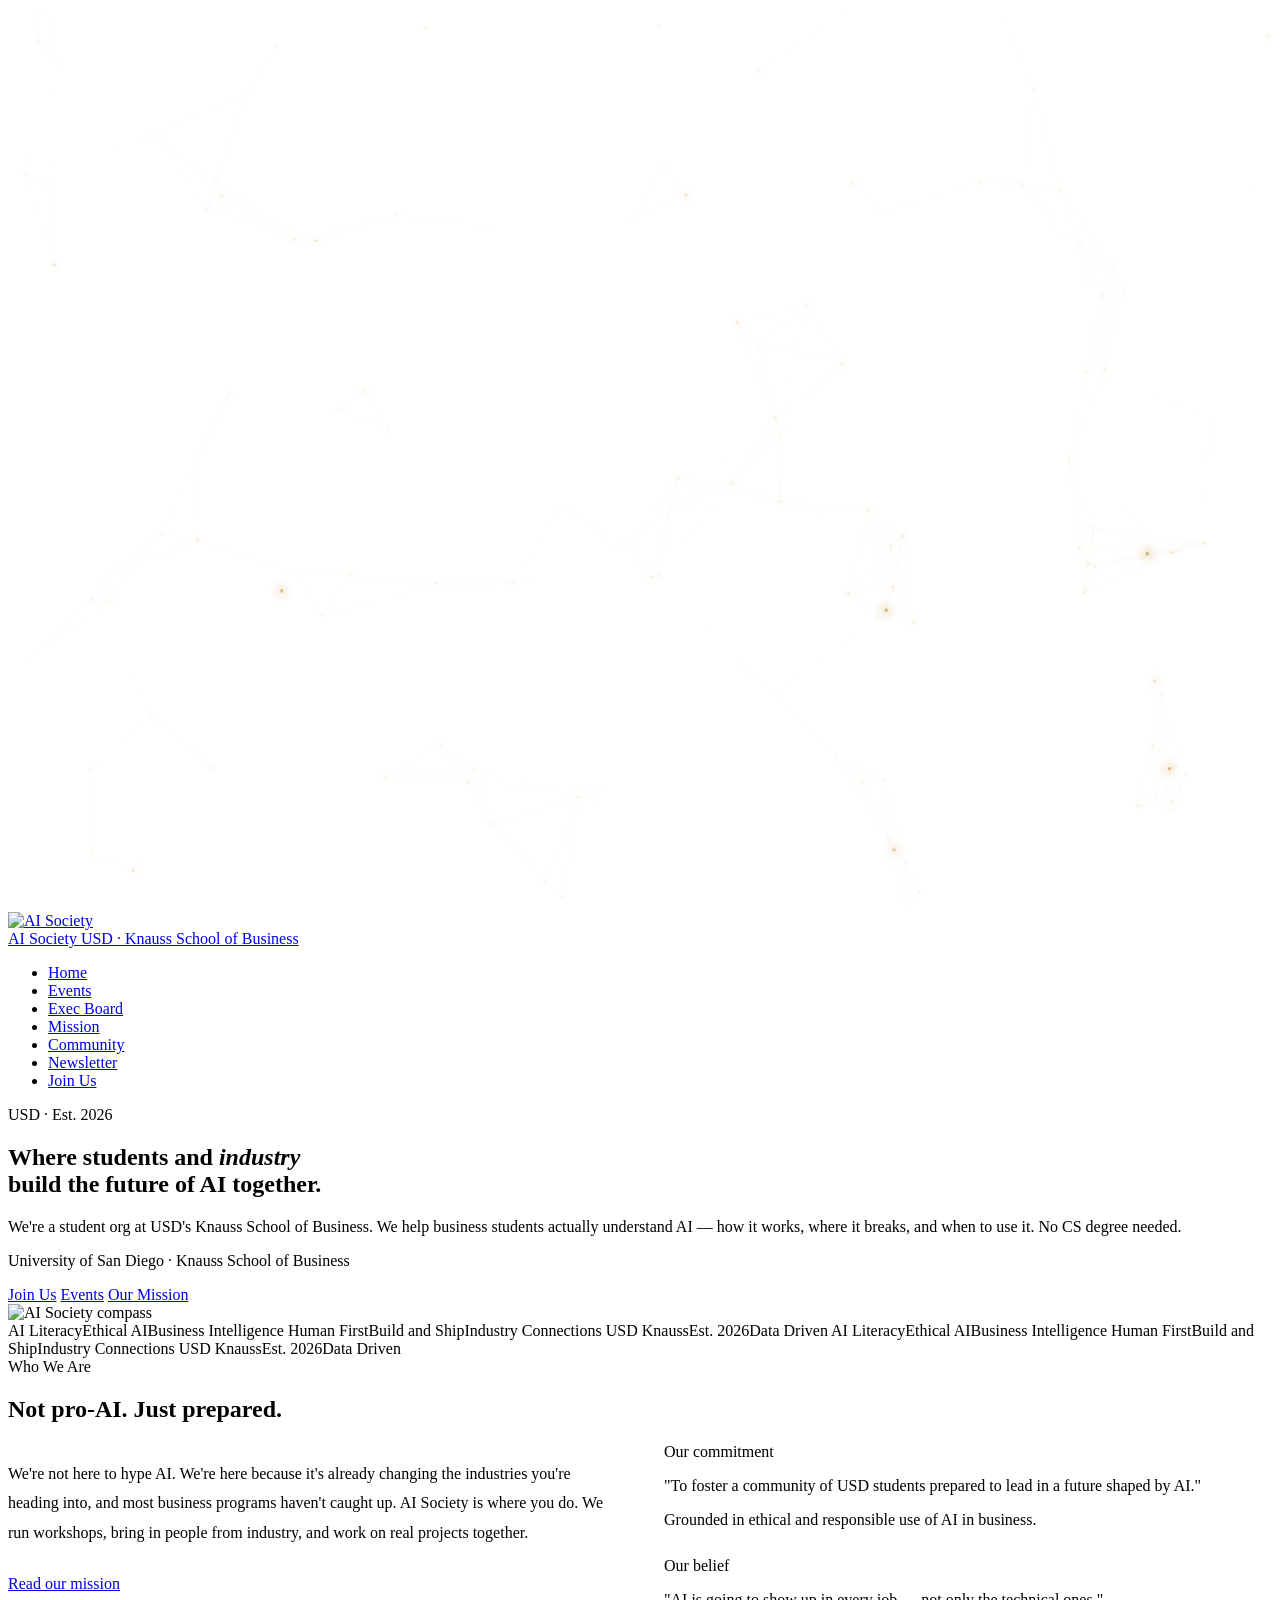
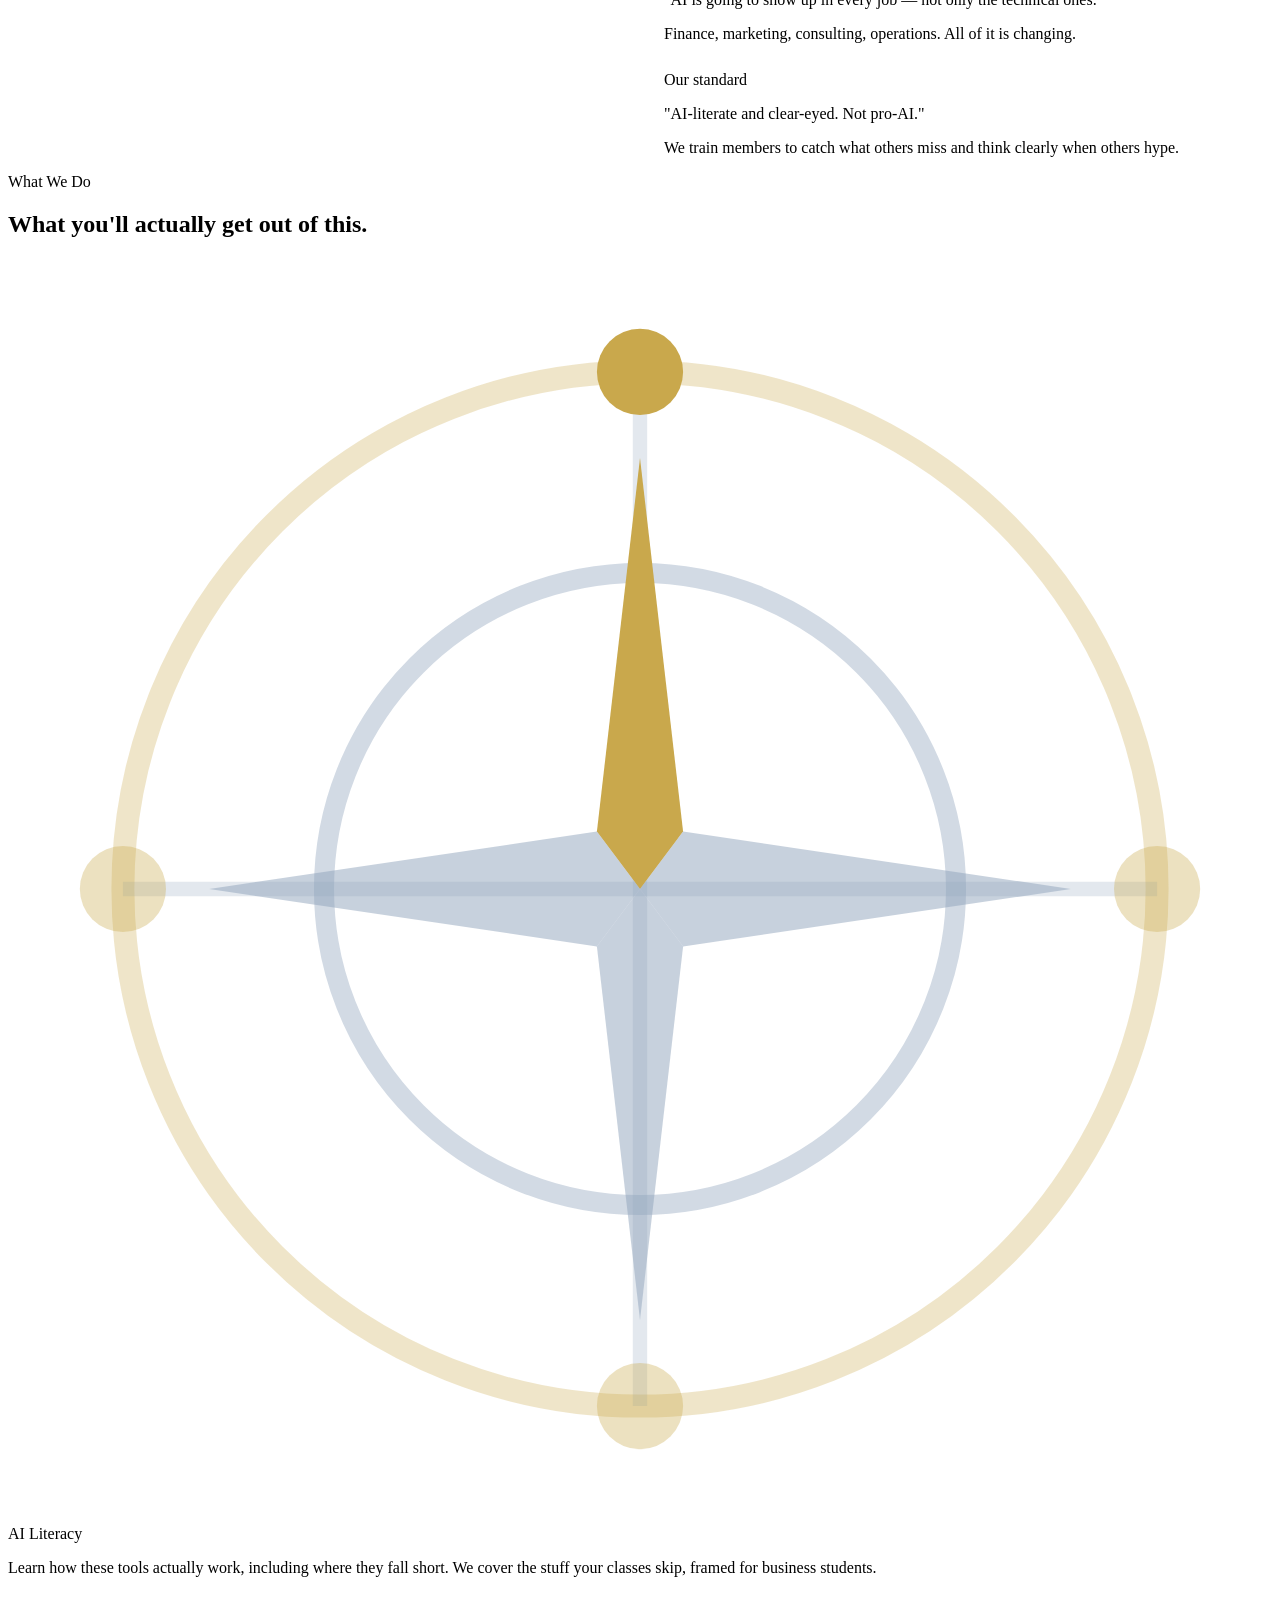
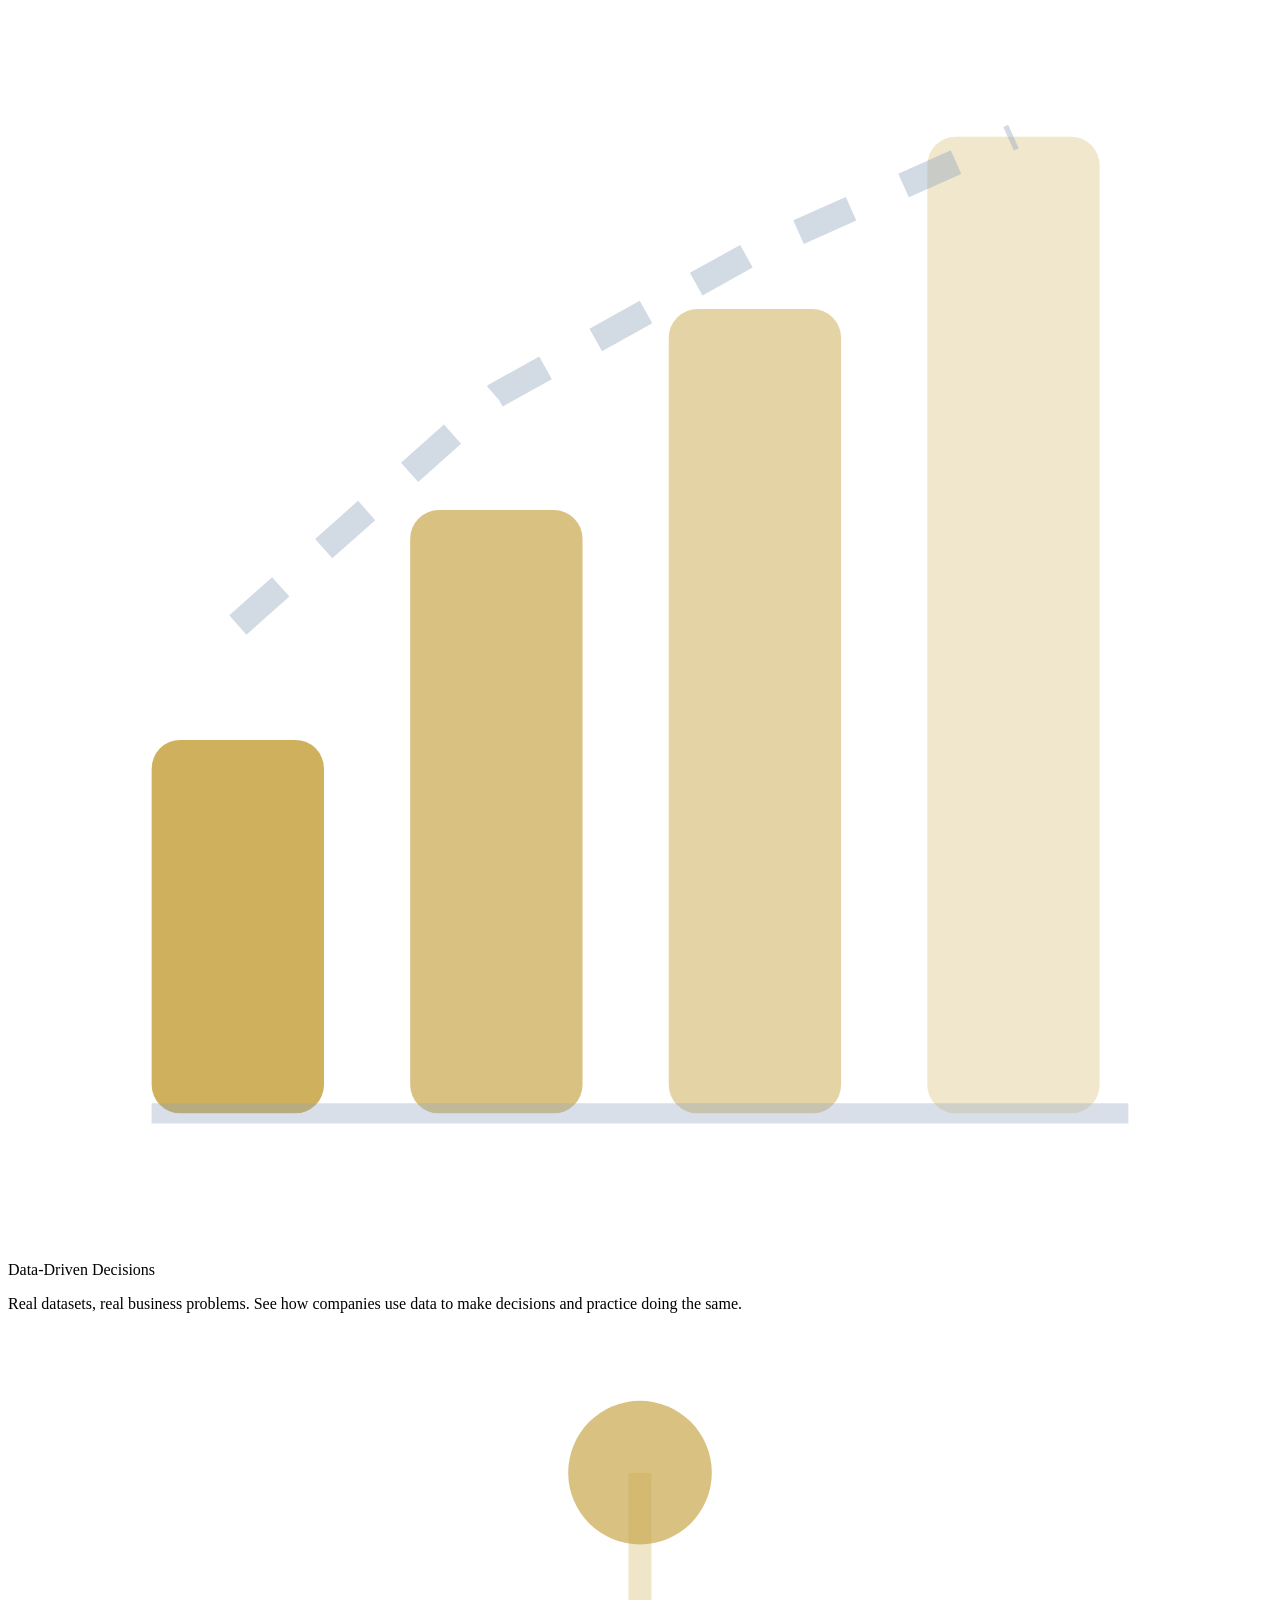
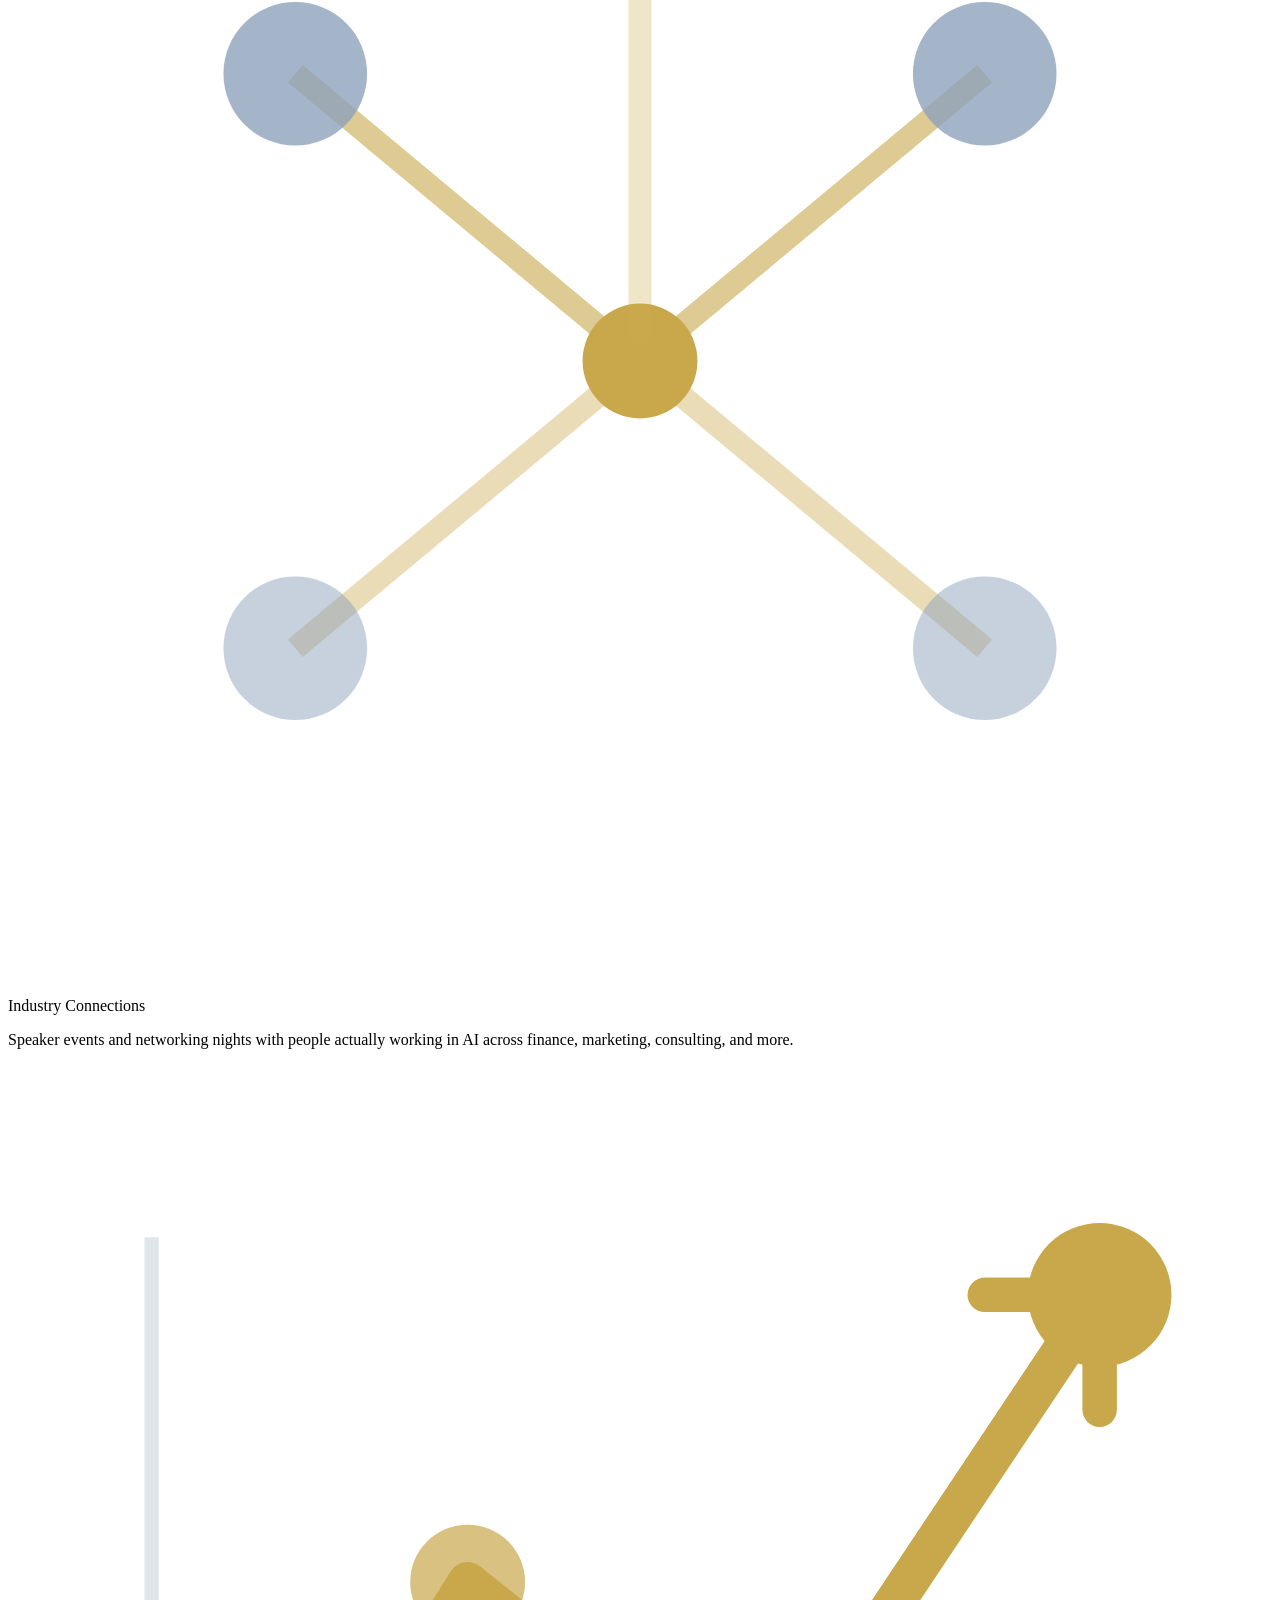
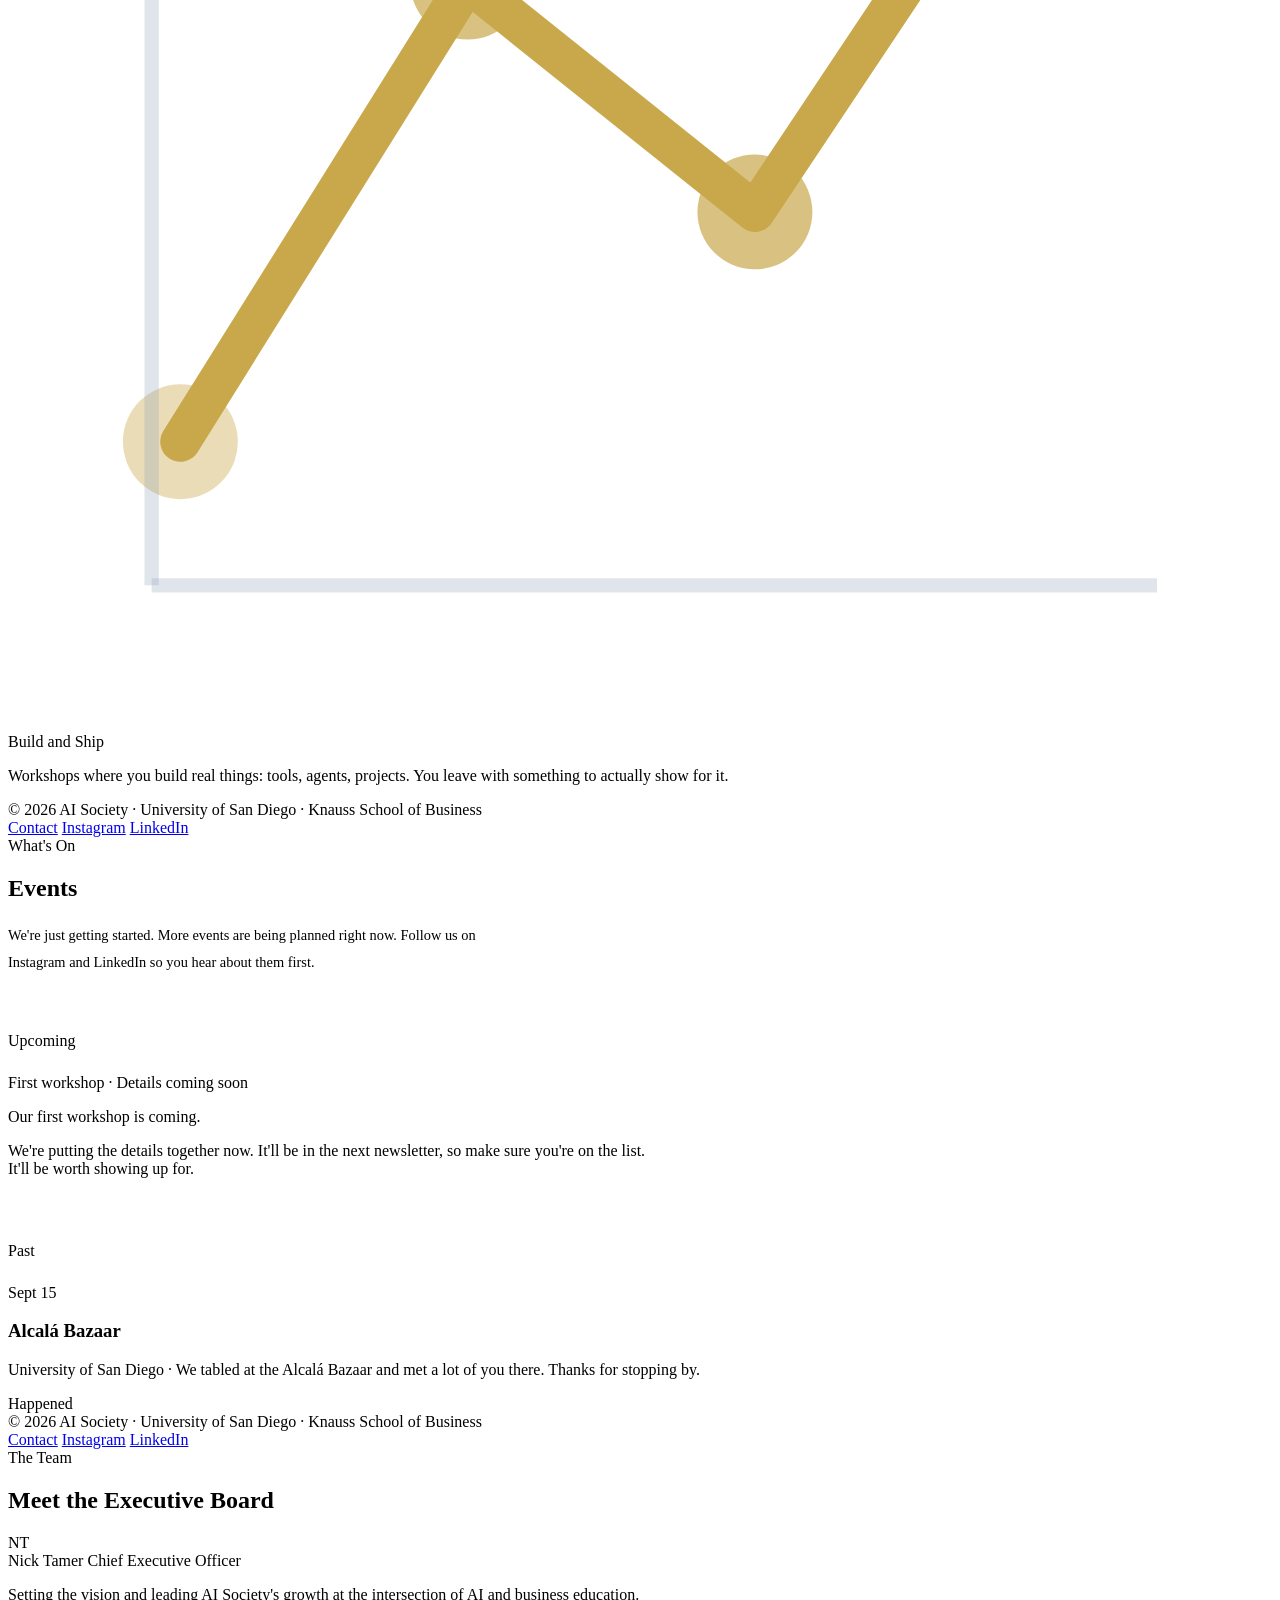
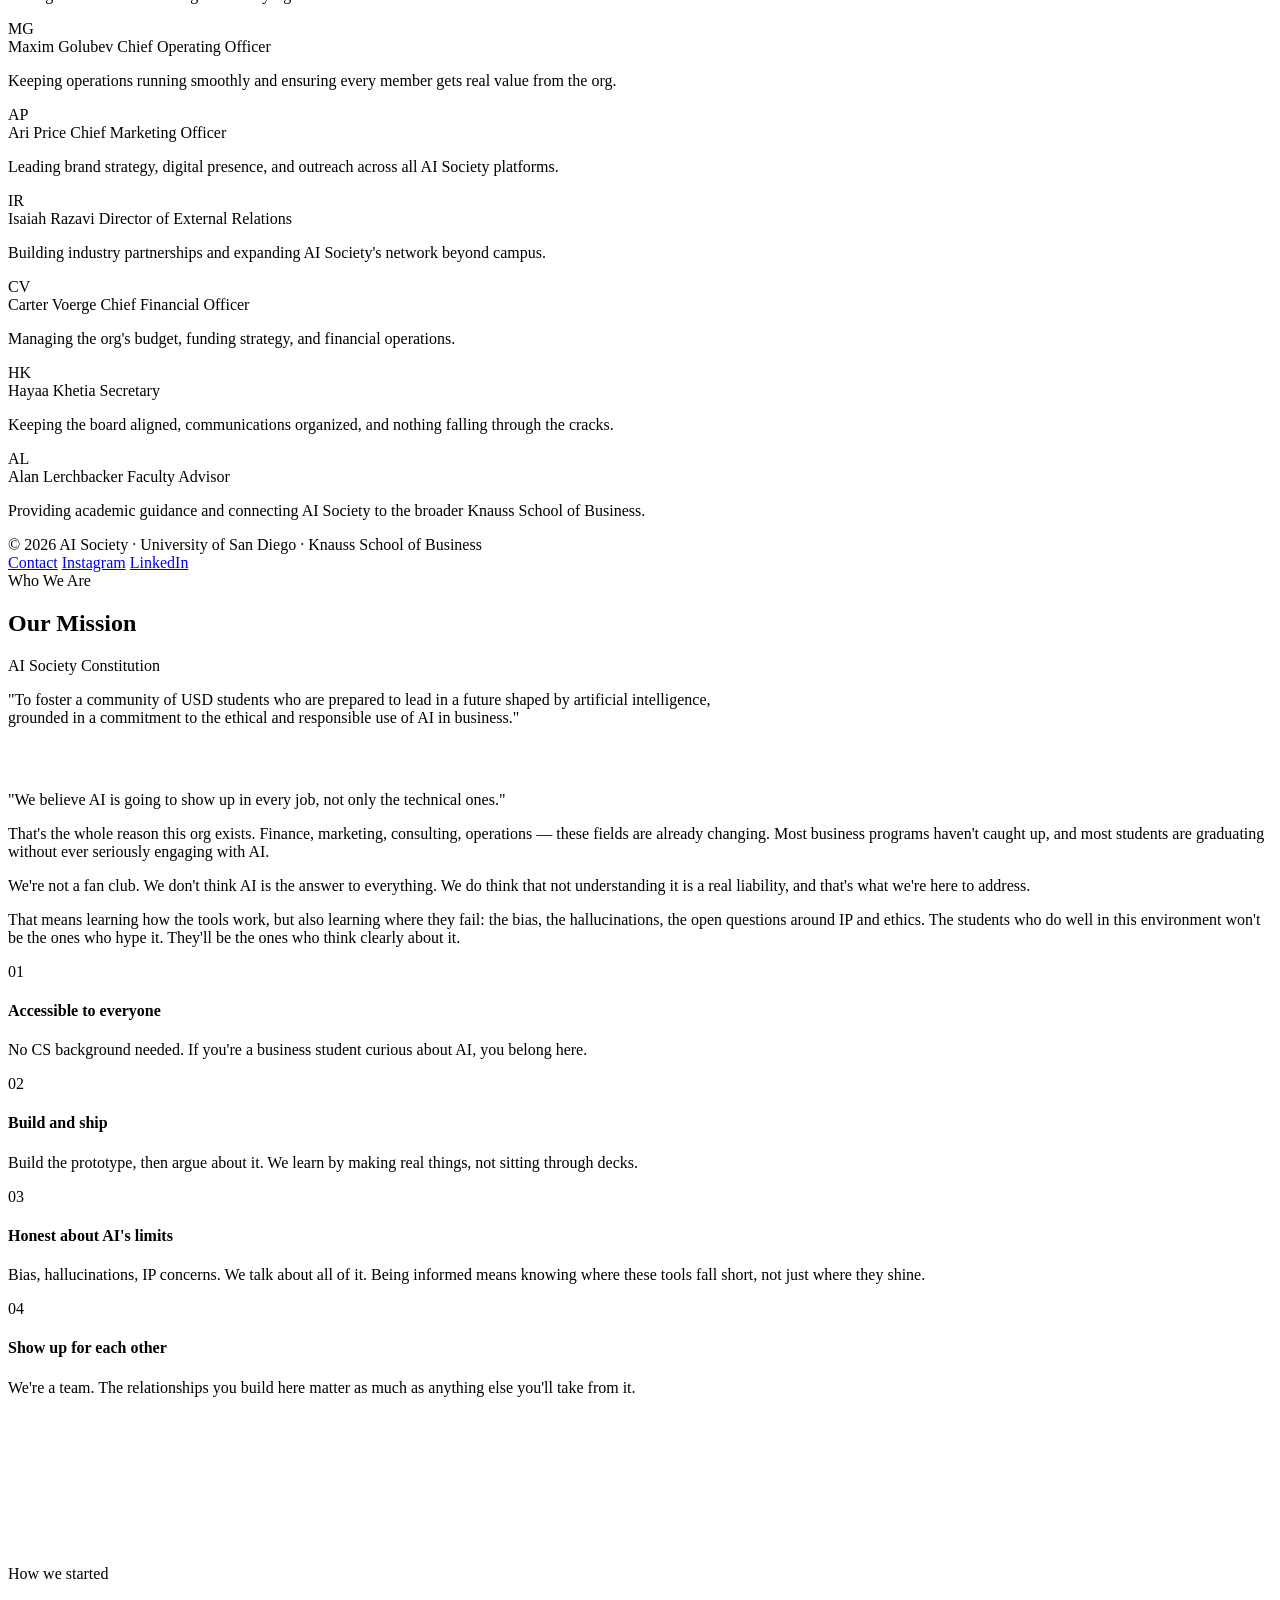
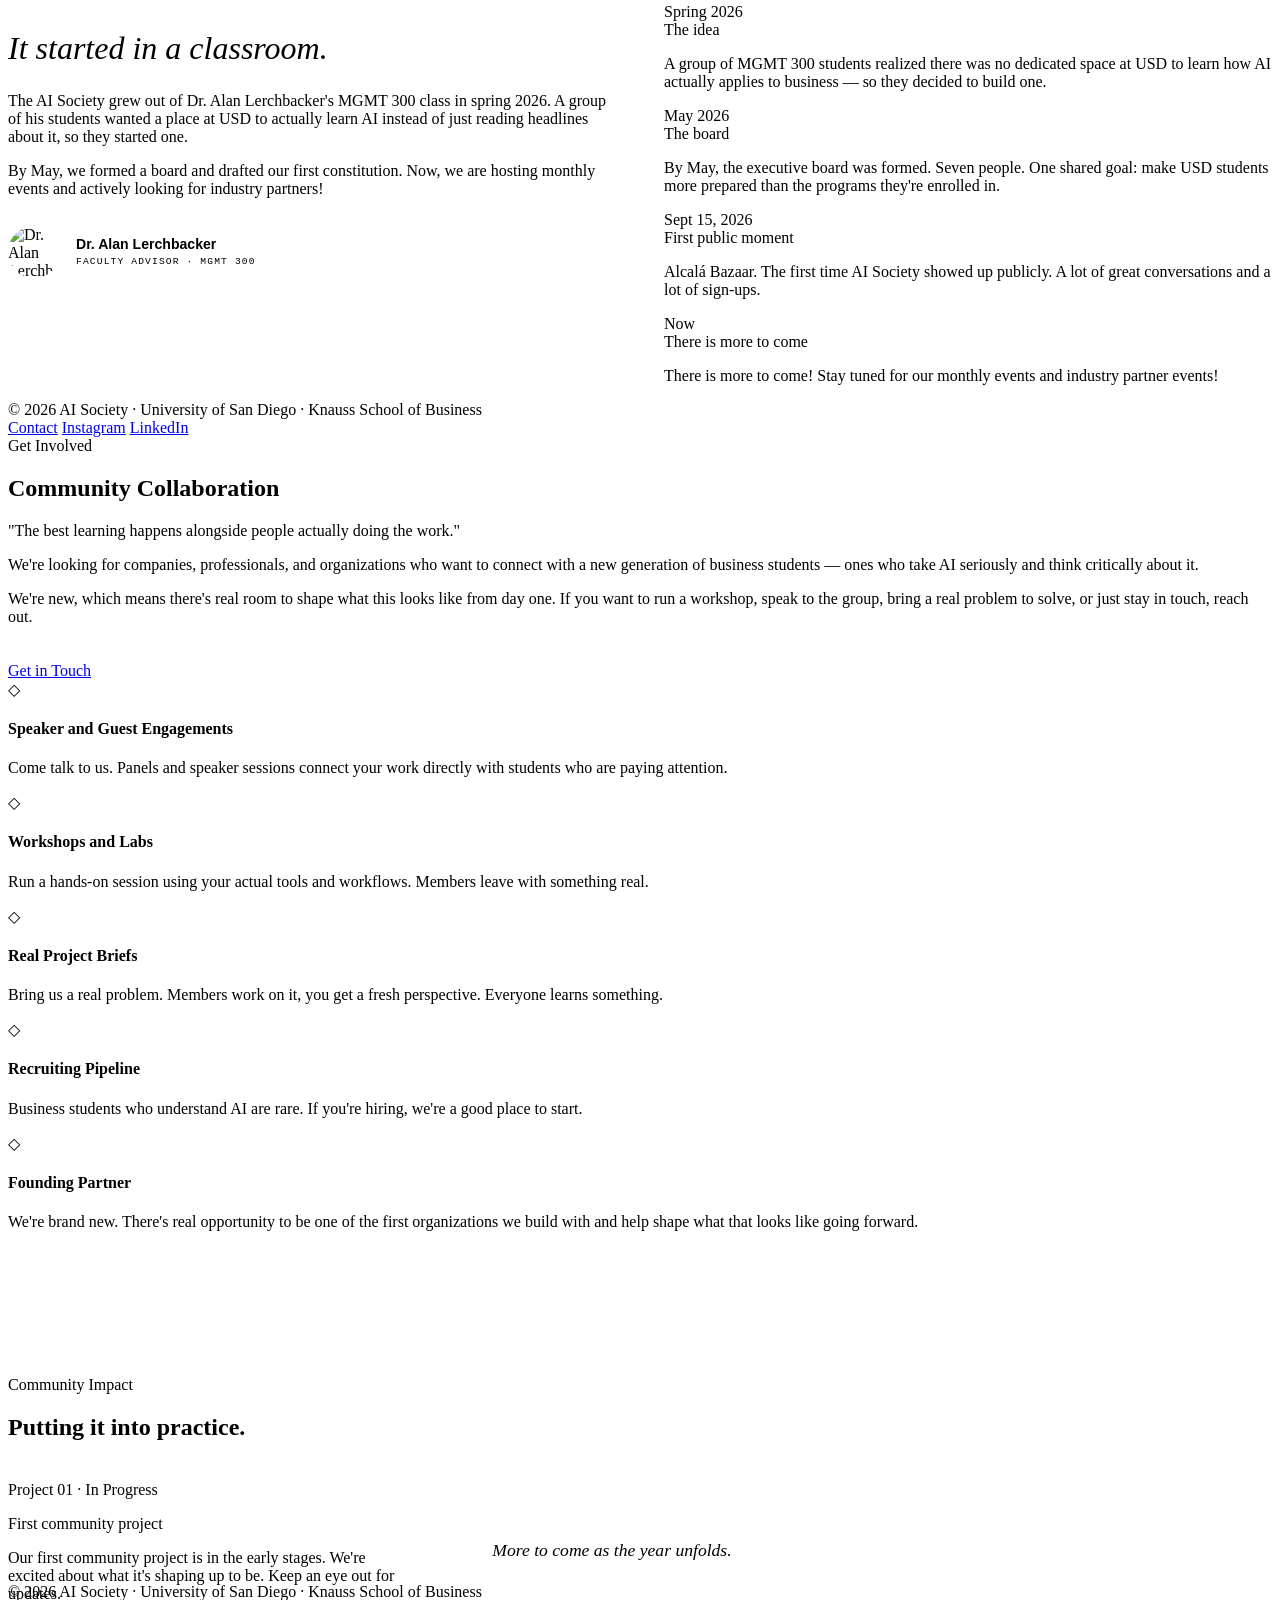
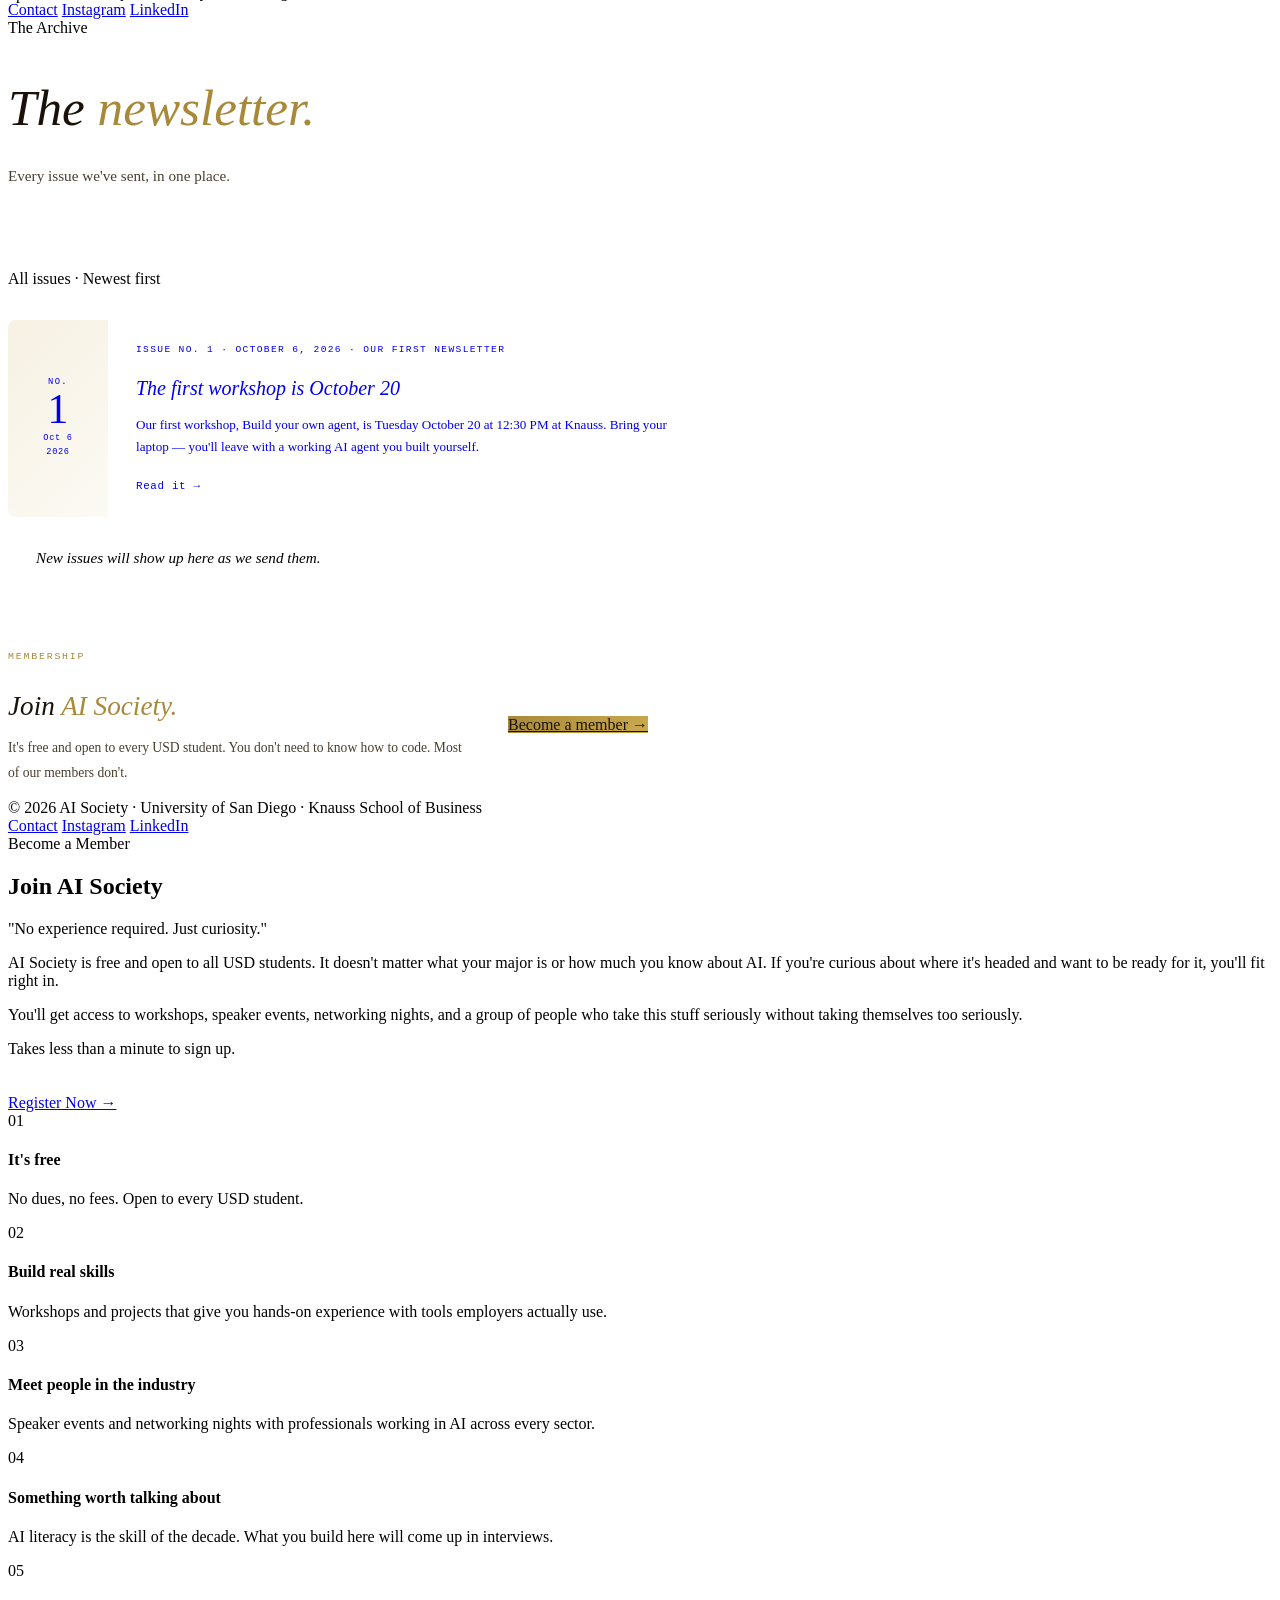
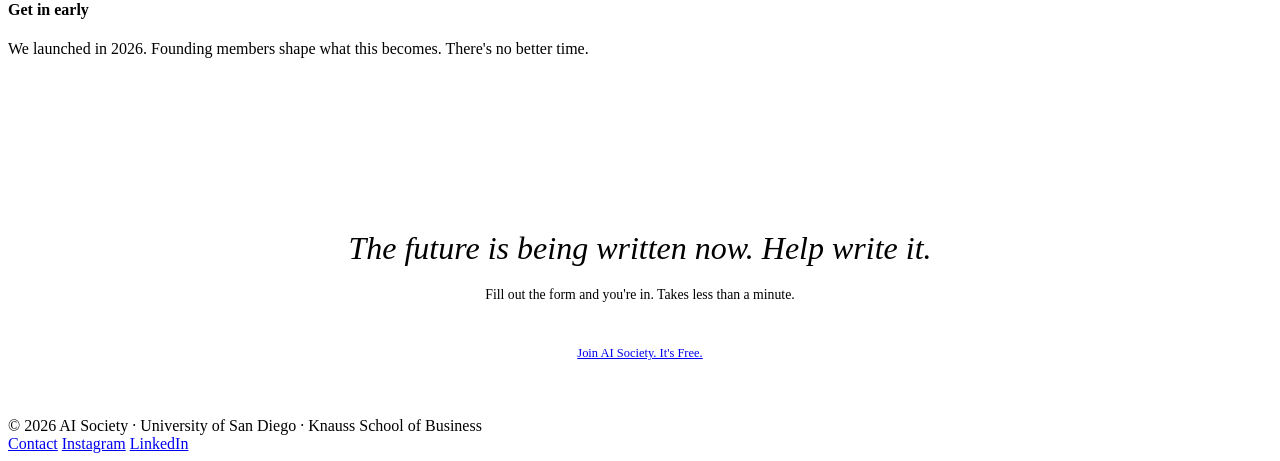
==== commit ffebb55f: "Rename index (23).html to index.html" ====
--- a/index.html
+++ b/index.html
@@ -473,127 +473,54 @@
 ══════════════════════════════════════════ -->
 <div class="page" id="page-newsletters">
 
-  <!-- Editorial header -->
-  <section class="section panel-beige" style="padding-bottom:48px">
+  <!-- Header — cream panel -->
+  <section class="section panel-beige">
     <div class="section-header reveal">
       <div class="section-tag">The Archive</div>
-      <h2 class="section-title">The <em style="font-style:italic;color:var(--gold)">newsletter.</em></h2>
-    </div>
-    <p style="font-size:0.95rem;color:rgba(245,238,224,0.6);font-weight:300;max-width:520px;line-height:1.85" class="reveal">
-      Every issue we've sent, in one place. What's coming up, a few things worth reading in AI and business, and how to get involved.
+      <h2 style="font-family:'Cormorant Garamond',serif;font-size:clamp(2.4rem,4vw,3.6rem);font-weight:500;font-style:italic;color:#1a1208;line-height:1.1">The <em style="color:#a8893a">newsletter.</em></h2>
+    </div>
+    <p style="font-size:0.95rem;color:#4a3f2e;font-weight:300;max-width:480px;line-height:1.85;margin-top:-16px" class="reveal">
+      Every issue we've sent, in one place.
     </p>
   </section>
 
-  <!-- All issues -->
-  <section class="section" style="padding-top:56px">
+  <!-- All issues — dark section -->
+  <section class="section" style="padding-top:64px;padding-bottom:64px">
     <div class="section-tag reveal" style="margin-bottom:32px">All issues · Newest first</div>
 
-    <!-- Issue 01 -->
-    <div class="reveal" style="max-width:760px;margin-bottom:16px">
-      <a href="issue-01-updated.html" target="_blank" rel="noopener" style="text-decoration:none;display:block">
-        <div style="display:grid;grid-template-columns:120px 1fr;gap:0;background:var(--navy-card);border:1px solid var(--border);border-radius:8px;overflow:hidden;transition:all 0.3s;position:relative">
-
-          <!-- Date block -->
-          <div style="background:linear-gradient(135deg,rgba(201,168,76,0.18),rgba(201,168,76,0.08));border-right:1px solid var(--border-gold);display:flex;flex-direction:column;align-items:center;justify-content:center;padding:32px 16px;gap:4px">
-            <span style="font-family:'DM Mono',monospace;font-size:0.6rem;color:var(--gold);letter-spacing:0.18em;text-transform:uppercase">Issue</span>
-            <span style="font-family:'Cormorant Garamond',serif;font-size:2.8rem;font-weight:500;color:var(--heading);line-height:1">01</span>
-            <span style="font-family:'DM Mono',monospace;font-size:0.58rem;color:var(--text-muted);letter-spacing:0.1em;text-align:center;line-height:1.5">Oct 6<br>2026</span>
-          </div>
-
-          <!-- Content -->
-          <div style="padding:28px 32px">
-            <span style="font-family:'DM Mono',monospace;font-size:0.62rem;color:var(--gold);letter-spacing:0.14em;text-transform:uppercase;display:block;margin-bottom:10px">Issue No. 1 · October 6, 2026 · Our first newsletter</span>
-            <h3 style="font-family:'Cormorant Garamond',serif;font-size:1.3rem;font-style:italic;font-weight:500;color:var(--heading);margin-bottom:10px;line-height:1.3">The first workshop is October 20</h3>
-            <p style="font-size:0.84rem;color:var(--text-muted);font-weight:300;line-height:1.75;margin-bottom:20px">Our first workshop, Build your own agent, is Tuesday October 20 at 12:30 PM at the Knauss School of Business. Bring your laptop and your USD login, and you'll leave with a working AI agent you built yourself.</p>
-            <span style="font-family:'DM Mono',monospace;font-size:0.7rem;color:var(--gold);letter-spacing:0.08em">Read it →</span>
-          </div>
-
+    <!-- Issue 01 card -->
+    <div class="reveal" style="max-width:720px;margin-bottom:12px">
+      <a href="issue-01-updated.html" target="_blank" rel="noopener" style="text-decoration:none;display:grid;grid-template-columns:100px 1fr;background:var(--navy-card);border:1px solid var(--border);border-radius:8px;overflow:hidden;transition:all 0.3s">
+        <div style="background:linear-gradient(135deg,rgba(201,168,76,0.16),rgba(201,168,76,0.06));border-right:1px solid var(--border-gold);display:flex;flex-direction:column;align-items:center;justify-content:center;padding:24px 12px;gap:2px">
+          <span style="font-family:'DM Mono',monospace;font-size:0.55rem;color:var(--gold);letter-spacing:0.16em;text-transform:uppercase">No.</span>
+          <span style="font-family:'Cormorant Garamond',serif;font-size:2.6rem;font-weight:500;color:var(--heading);line-height:1">1</span>
+          <span style="font-family:'DM Mono',monospace;font-size:0.54rem;color:var(--text-muted);letter-spacing:0.08em;text-align:center;line-height:1.6">Oct 6<br>2026</span>
+        </div>
+        <div style="padding:24px 28px">
+          <span style="font-family:'DM Mono',monospace;font-size:0.6rem;color:var(--gold);letter-spacing:0.14em;text-transform:uppercase;display:block;margin-bottom:8px">Issue No. 1 · October 6, 2026 · Our first newsletter</span>
+          <h3 style="font-family:'Cormorant Garamond',serif;font-size:1.25rem;font-style:italic;font-weight:500;color:var(--heading);margin-bottom:8px;line-height:1.3">The first workshop is October 20</h3>
+          <p style="font-size:0.82rem;color:var(--text-muted);font-weight:300;line-height:1.7;margin-bottom:16px">Our first workshop, Build your own agent, is Tuesday October 20 at 12:30 PM at Knauss. Bring your laptop — you'll leave with a working AI agent you built yourself.</p>
+          <span style="font-family:'DM Mono',monospace;font-size:0.68rem;color:var(--gold);letter-spacing:0.06em">Read it →</span>
         </div>
       </a>
     </div>
 
-    <!-- Placeholder for future issues -->
-    <div class="reveal" style="max-width:760px;padding:24px 32px;background:transparent;border:1px dashed var(--border);border-radius:8px;transition-delay:0.1s">
-      <p style="font-family:'Cormorant Garamond',serif;font-size:1rem;font-style:italic;color:var(--text-dim);margin:0">New issues will show up here as we send them.</p>
-    </div>
-  </section>
-
-  <!-- Field notes timeline -->
-  <section class="section panel-beige" style="padding-top:64px;padding-bottom:64px">
-    <div class="section-tag reveal" style="margin-bottom:32px">Since the start · Field notes</div>
-    <div class="timeline reveal" style="max-width:600px">
-      <div class="timeline-item">
-        <div class="timeline-dot"></div>
-        <span class="timeline-label">Sept 15</span>
-        <div class="timeline-title">Alcalá Bazaar</div>
-        <p class="timeline-text">More than fifty students signed up at our first public event.</p>
-      </div>
-      <div class="timeline-item">
-        <div class="timeline-dot"></div>
-        <span class="timeline-label">Sept 17</span>
-        <div class="timeline-title">First email</div>
-        <p class="timeline-text">Sent our first email to members.</p>
-      </div>
-      <div class="timeline-item">
-        <div class="timeline-dot"></div>
-        <span class="timeline-label">Oct 1</span>
-        <div class="timeline-title">Faculty advisor</div>
-        <p class="timeline-text">Dr. Alan Lerchbacker became our official faculty advisor.</p>
-      </div>
-      <div class="timeline-item">
-        <div class="timeline-dot" style="background:transparent;border:1px solid var(--gold)"></div>
-        <span class="timeline-label">Oct 20</span>
-        <div class="timeline-title">First workshop</div>
-        <p class="timeline-text">Build your own agent. Our first event.</p>
-      </div>
-    </div>
-  </section>
-
-  <!-- Worth reading this week -->
-  <section class="section" style="padding-top:64px">
-    <div class="section-tag reveal" style="margin-bottom:32px">Worth reading · From Issue 01</div>
-    <div style="max-width:760px;display:flex;flex-direction:column;gap:2px;background:var(--border)">
-
-      <div class="reveal" style="background:var(--navy-card);padding:28px 32px;display:grid;grid-template-columns:32px 1fr;gap:20px;align-items:start">
-        <span style="font-family:'Cormorant Garamond',serif;font-size:1.4rem;font-style:italic;color:var(--gold);line-height:1">I.</span>
-        <div>
-          <p style="font-size:0.88rem;font-weight:600;color:var(--heading);margin-bottom:6px">A bank that sorts 120,000 emails a day with AI.</p>
-          <p style="font-size:0.82rem;color:var(--text-muted);font-weight:300;line-height:1.75;margin-bottom:10px">Barclays is expanding its use of Claude across the bank. It already sorts about 120,000 client emails a day and helps 16,000 employees find answers for customers. A real look at AI inside a finance company.</p>
-          <a href="https://www.anthropic.com/news/barclays-scales-claude" target="_blank" rel="noopener" style="font-family:'DM Mono',monospace;font-size:0.68rem;color:var(--gold);text-decoration:none;letter-spacing:0.06em">Anthropic →</a>
-        </div>
-      </div>
-
-      <div class="reveal" style="background:var(--navy-card);padding:28px 32px;display:grid;grid-template-columns:32px 1fr;gap:20px;align-items:start;transition-delay:0.08s">
-        <span style="font-family:'Cormorant Garamond',serif;font-size:1.4rem;font-style:italic;color:var(--gold);line-height:1">II.</span>
-        <div>
-          <p style="font-size:0.88rem;font-weight:600;color:var(--heading);margin-bottom:6px">$100 million to train the people who bring AI into companies.</p>
-          <p style="font-size:0.82rem;color:var(--text-muted);font-weight:300;line-height:1.75;margin-bottom:10px">Anthropic launched the Claude Frontier Academy to train 10,000 engineers by end of 2027 who help businesses adopt AI. Accenture, Bain, Deloitte, McKinsey, and Morgan Stanley are among the first to send people.</p>
-          <a href="https://www.anthropic.com/news/claude-frontier-academy" target="_blank" rel="noopener" style="font-family:'DM Mono',monospace;font-size:0.68rem;color:var(--gold);text-decoration:none;letter-spacing:0.06em">Anthropic →</a>
-        </div>
-      </div>
-
-      <div class="reveal" style="background:var(--navy-card);padding:28px 32px;display:grid;grid-template-columns:32px 1fr;gap:20px;align-items:start;transition-delay:0.16s">
-        <span style="font-family:'Cormorant Garamond',serif;font-size:1.4rem;font-style:italic;color:var(--gold);line-height:1">III.</span>
-        <div>
-          <p style="font-size:0.88rem;font-weight:600;color:var(--heading);margin-bottom:6px">A small business that got its week back.</p>
-          <p style="font-size:0.82rem;color:var(--text-muted);font-weight:300;line-height:1.75;margin-bottom:10px">The Den, a Denver social club, started using ChatGPT for paperwork while opening a second location. Grant applications that used to take three days now take two hours. The team saves 10 to 15 hours a week. You don't need to be a bank to get real time back.</p>
-          <a href="https://openai.com/index/the-den-family-social" target="_blank" rel="noopener" style="font-family:'DM Mono',monospace;font-size:0.68rem;color:var(--gold);text-decoration:none;letter-spacing:0.06em">OpenAI →</a>
-        </div>
-      </div>
-
-    </div>
-  </section>
-
-  <!-- Membership CTA -->
-  <section class="section panel-beige" style="padding-top:64px;padding-bottom:64px">
-    <div style="max-width:680px;display:grid;grid-template-columns:1fr auto;gap:48px;align-items:center" class="reveal">
+    <!-- Future issues placeholder -->
+    <div class="reveal" style="max-width:720px;padding:20px 28px;border:1px dashed var(--border);border-radius:8px;transition-delay:0.1s">
+      <p style="font-family:'Cormorant Garamond',serif;font-size:0.95rem;font-style:italic;color:var(--text-dim);margin:0">New issues will show up here as we send them.</p>
+    </div>
+  </section>
+
+  <!-- Membership CTA — cream panel -->
+  <section class="section panel-beige">
+    <div class="reveal" style="max-width:640px;display:grid;grid-template-columns:1fr auto;gap:40px;align-items:center">
       <div>
-        <span style="font-family:'DM Mono',monospace;font-size:0.64rem;color:var(--gold);letter-spacing:0.18em;text-transform:uppercase;display:block;margin-bottom:14px">Membership</span>
-        <h3 style="font-family:'Cormorant Garamond',serif;font-size:1.6rem;font-style:italic;font-weight:500;color:var(--heading);line-height:1.3;margin-bottom:12px">Join <em style="color:var(--gold)">AI Society.</em></h3>
-        <p style="font-size:0.86rem;color:rgba(245,238,224,0.6);font-weight:300;line-height:1.75">It's free and open to every USD student. You don't need to know how to code. Most of our members don't.</p>
+        <span style="font-family:'DM Mono',monospace;font-size:0.62rem;color:#a8893a;letter-spacing:0.18em;text-transform:uppercase;display:block;margin-bottom:12px">Membership</span>
+        <h3 style="font-family:'Cormorant Garamond',serif;font-size:1.7rem;font-style:italic;font-weight:500;color:#1a1208;line-height:1.25;margin-bottom:10px">Join <em style="color:#a8893a">AI Society.</em></h3>
+        <p style="font-size:0.85rem;color:#4a3f2e;font-weight:300;line-height:1.8">It's free and open to every USD student. You don't need to know how to code. Most of our members don't.</p>
       </div>
       <div style="flex-shrink:0">
-        <a class="btn btn-primary" href="https://forms.gle/fczNEGVzD31uHVJS7" target="_blank" rel="noopener" style="white-space:nowrap">Become a member →</a>
+        <a class="btn btn-primary" href="https://forms.gle/fczNEGVzD31uHVJS7" target="_blank" rel="noopener" style="white-space:nowrap;background:linear-gradient(135deg,#a8893a,#c9a84c,#a8893a);background-size:200% auto;color:#1a1208">Become a member →</a>
       </div>
     </div>
   </section>
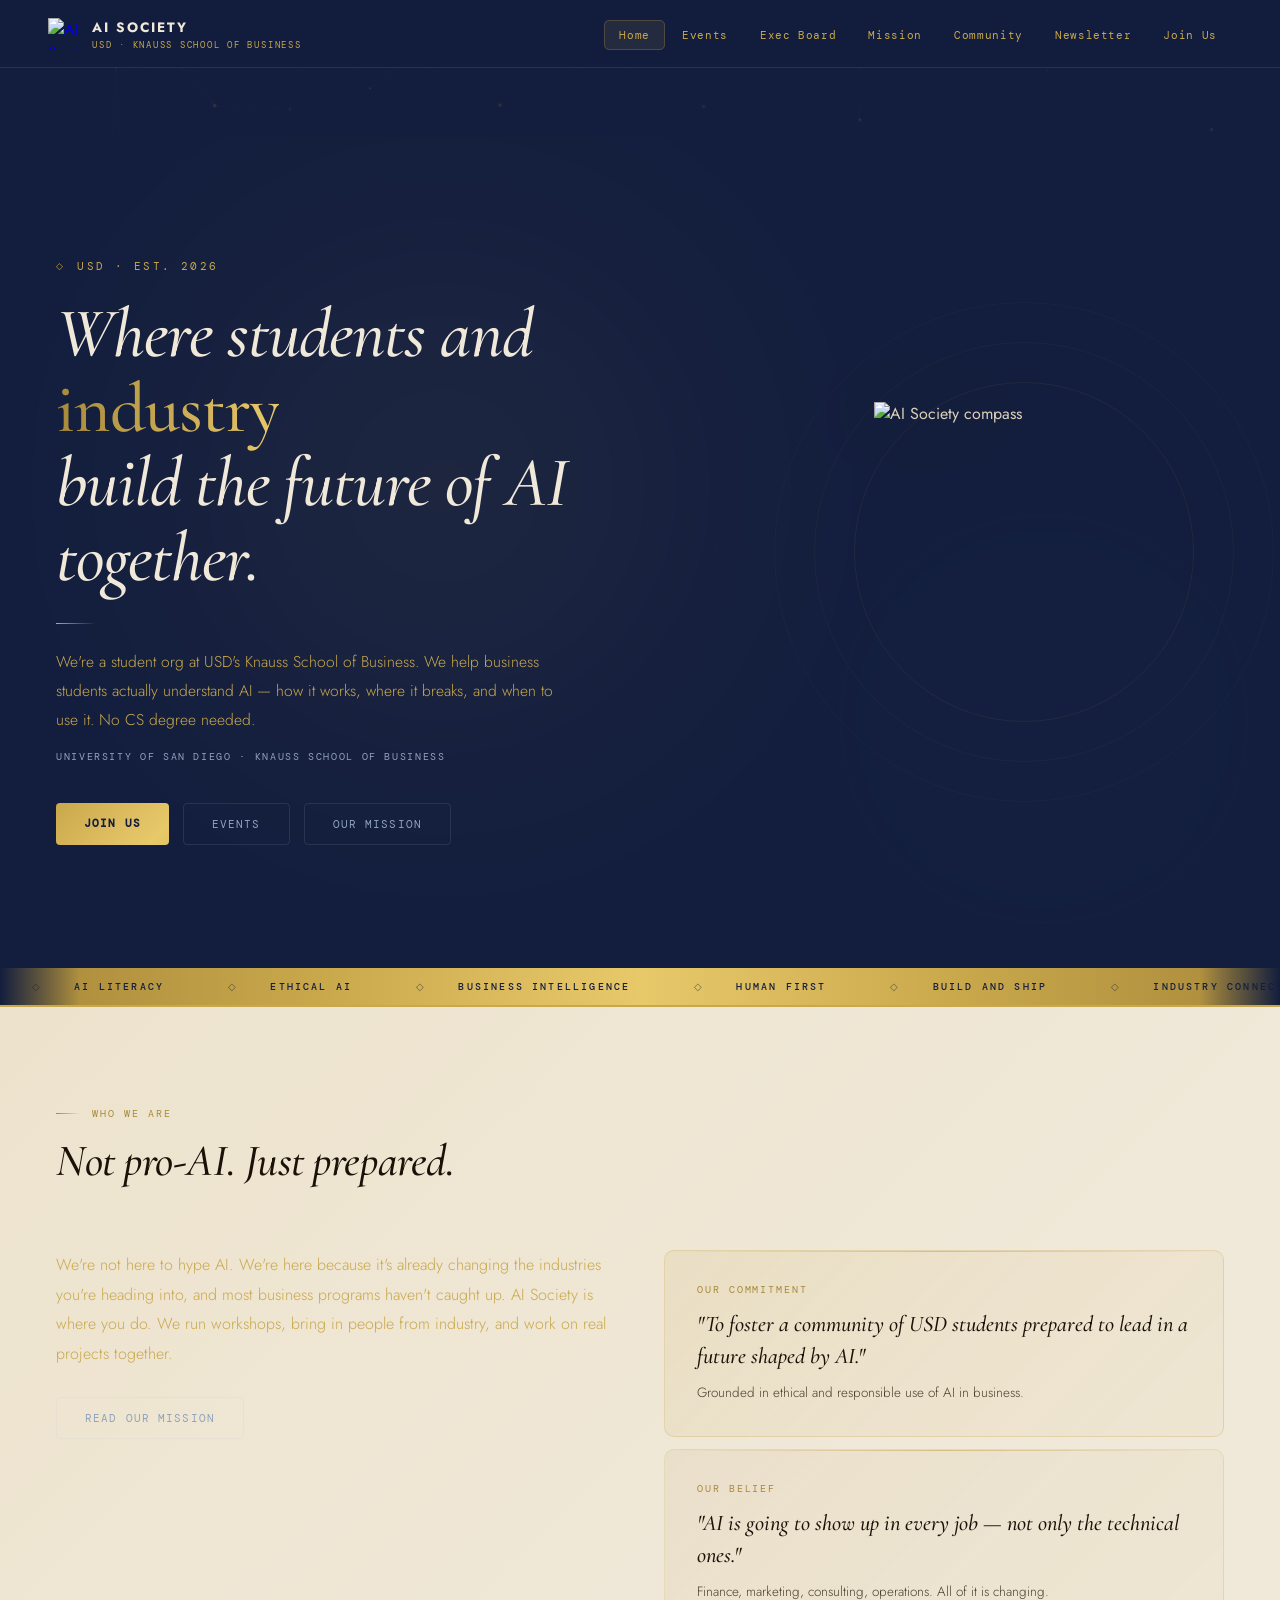
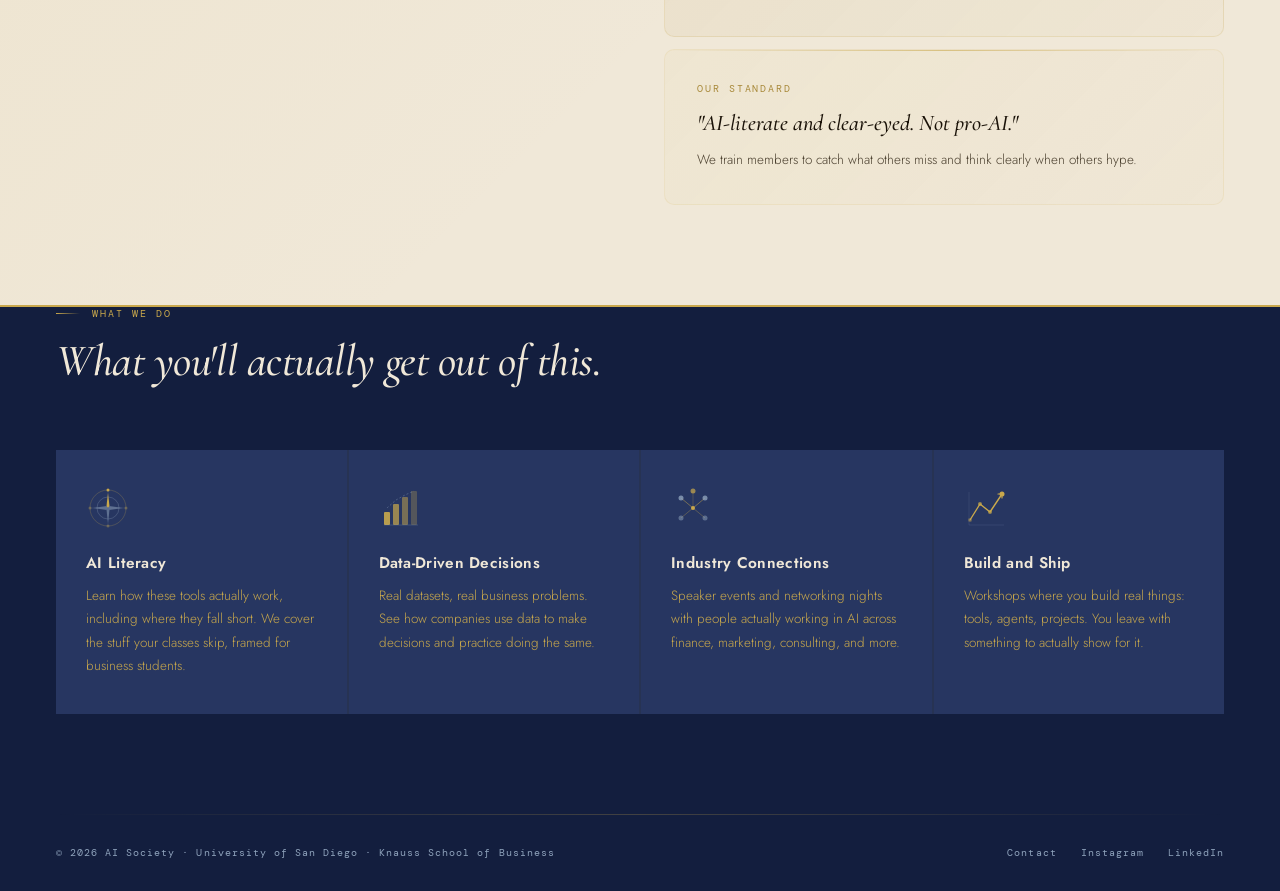
==== commit 17221f99: "Rename index_1.html to index.html" ====
--- a/index.html
+++ b/index.html
@@ -473,54 +473,34 @@
 ══════════════════════════════════════════ -->
 <div class="page" id="page-newsletters">
 
-  <!-- Header — cream panel -->
+  <!-- Header + archive — CREAM panel -->
   <section class="section panel-beige">
     <div class="section-header reveal">
-      <div class="section-tag">The Archive</div>
+      <div class="section-tag" style="color:#a8893a">The Archive</div>
       <h2 style="font-family:'Cormorant Garamond',serif;font-size:clamp(2.4rem,4vw,3.6rem);font-weight:500;font-style:italic;color:#1a1208;line-height:1.1">The <em style="color:#a8893a">newsletter.</em></h2>
     </div>
-    <p style="font-size:0.95rem;color:#4a3f2e;font-weight:300;max-width:480px;line-height:1.85;margin-top:-16px" class="reveal">
+    <p style="font-size:0.95rem;color:#4a3f2e;font-weight:300;max-width:480px;line-height:1.85;margin-top:-8px;margin-bottom:48px" class="reveal">
       Every issue we've sent, in one place.
     </p>
-  </section>
-
-  <!-- All issues — dark section -->
-  <section class="section" style="padding-top:64px;padding-bottom:64px">
-    <div class="section-tag reveal" style="margin-bottom:32px">All issues · Newest first</div>
-
-    <!-- Issue 01 card -->
-    <div class="reveal" style="max-width:720px;margin-bottom:12px">
-      <a href="issue-01-updated.html" target="_blank" rel="noopener" style="text-decoration:none;display:grid;grid-template-columns:100px 1fr;background:var(--navy-card);border:1px solid var(--border);border-radius:8px;overflow:hidden;transition:all 0.3s">
-        <div style="background:linear-gradient(135deg,rgba(201,168,76,0.16),rgba(201,168,76,0.06));border-right:1px solid var(--border-gold);display:flex;flex-direction:column;align-items:center;justify-content:center;padding:24px 12px;gap:2px">
-          <span style="font-family:'DM Mono',monospace;font-size:0.55rem;color:var(--gold);letter-spacing:0.16em;text-transform:uppercase">No.</span>
-          <span style="font-family:'Cormorant Garamond',serif;font-size:2.6rem;font-weight:500;color:var(--heading);line-height:1">1</span>
-          <span style="font-family:'DM Mono',monospace;font-size:0.54rem;color:var(--text-muted);letter-spacing:0.08em;text-align:center;line-height:1.6">Oct 6<br>2026</span>
-        </div>
-        <div style="padding:24px 28px">
-          <span style="font-family:'DM Mono',monospace;font-size:0.6rem;color:var(--gold);letter-spacing:0.14em;text-transform:uppercase;display:block;margin-bottom:8px">Issue No. 1 · October 6, 2026 · Our first newsletter</span>
-          <h3 style="font-family:'Cormorant Garamond',serif;font-size:1.25rem;font-style:italic;font-weight:500;color:var(--heading);margin-bottom:8px;line-height:1.3">The first workshop is October 20</h3>
-          <p style="font-size:0.82rem;color:var(--text-muted);font-weight:300;line-height:1.7;margin-bottom:16px">Our first workshop, Build your own agent, is Tuesday October 20 at 12:30 PM at Knauss. Bring your laptop — you'll leave with a working AI agent you built yourself.</p>
-          <span style="font-family:'DM Mono',monospace;font-size:0.68rem;color:var(--gold);letter-spacing:0.06em">Read it →</span>
-        </div>
-      </a>
-    </div>
-
-    <!-- Future issues placeholder -->
-    <div class="reveal" style="max-width:720px;padding:20px 28px;border:1px dashed var(--border);border-radius:8px;transition-delay:0.1s">
-      <p style="font-family:'Cormorant Garamond',serif;font-size:0.95rem;font-style:italic;color:var(--text-dim);margin:0">New issues will show up here as we send them.</p>
-    </div>
-  </section>
-
-  <!-- Membership CTA — cream panel -->
-  <section class="section panel-beige">
+
+    <div class="section-tag reveal" style="color:#a8893a;margin-bottom:24px">All issues · Newest first</div>
+
+    <!-- Placeholder only — no issue card yet -->
+    <div class="reveal" style="max-width:680px;padding:28px 32px;background:rgba(201,168,76,0.08);border:1px dashed #c9a84c;border-radius:8px">
+      <p style="font-family:'Cormorant Garamond',serif;font-size:1.05rem;font-style:italic;color:#4a3f2e;margin:0">Issues will appear here as they're sent. Stay tuned.</p>
+    </div>
+  </section>
+
+  <!-- Membership CTA — NAVY panel -->
+  <section class="section" style="background:var(--navy-mid);border-top:2px solid var(--border-gold);border-bottom:2px solid var(--border-gold)">
     <div class="reveal" style="max-width:640px;display:grid;grid-template-columns:1fr auto;gap:40px;align-items:center">
       <div>
-        <span style="font-family:'DM Mono',monospace;font-size:0.62rem;color:#a8893a;letter-spacing:0.18em;text-transform:uppercase;display:block;margin-bottom:12px">Membership</span>
-        <h3 style="font-family:'Cormorant Garamond',serif;font-size:1.7rem;font-style:italic;font-weight:500;color:#1a1208;line-height:1.25;margin-bottom:10px">Join <em style="color:#a8893a">AI Society.</em></h3>
-        <p style="font-size:0.85rem;color:#4a3f2e;font-weight:300;line-height:1.8">It's free and open to every USD student. You don't need to know how to code. Most of our members don't.</p>
+        <span style="font-family:'DM Mono',monospace;font-size:0.62rem;color:var(--gold);letter-spacing:0.18em;text-transform:uppercase;display:block;margin-bottom:12px">Membership</span>
+        <h3 style="font-family:'Cormorant Garamond',serif;font-size:1.7rem;font-style:italic;font-weight:500;color:var(--heading);line-height:1.25;margin-bottom:10px">Join <em style="color:var(--gold)">AI Society.</em></h3>
+        <p style="font-size:0.85rem;color:var(--text);font-weight:300;line-height:1.8">It's free and open to every USD student. You don't need to know how to code. Most of our members don't.</p>
       </div>
       <div style="flex-shrink:0">
-        <a class="btn btn-primary" href="https://forms.gle/fczNEGVzD31uHVJS7" target="_blank" rel="noopener" style="white-space:nowrap;background:linear-gradient(135deg,#a8893a,#c9a84c,#a8893a);background-size:200% auto;color:#1a1208">Become a member →</a>
+        <a class="btn btn-primary" href="https://forms.gle/fczNEGVzD31uHVJS7" target="_blank" rel="noopener" style="white-space:nowrap">Become a member →</a>
       </div>
     </div>
   </section>
--- a/style.css
+++ b/style.css
@@ -0,0 +1,397 @@
+@import url('https://fonts.googleapis.com/css2?family=Cormorant+Garamond:ital,wght@0,300;0,400;0,500;0,600;1,300;1,400;1,500;1,600&family=Jost:wght@300;400;500;600;700&family=DM+Mono:wght@300;400;500&display=swap');
+
+:root {
+  --navy:        #131e3e;
+  --navy-mid:    #1c284e;
+  --navy-card:   #273661;
+  --navy-lift:   #354473;
+  --border:      rgba(180,195,220,0.13);
+  --border-gold: rgba(201,168,76,0.26);
+  --gold:        #c9a84c;
+  --gold-bright: #e8c96a;
+  --gold-pale:   #a8893a;
+  --gold-dim:    rgba(201,168,76,0.10);
+  --gold-glow:   rgba(201,168,76,0.18);
+  --silver:      #8fa3bc;
+  --silver-dim:  rgba(143,163,188,0.15);
+  --text:        #ddd0b8;
+  --text-muted:  #c9a84c;
+  --text-dim:    #8fa3bc;
+  --heading:     #f0e8d8;
+  --nav-h:       68px;
+}
+
+*{margin:0;padding:0;box-sizing:border-box}
+html{scroll-behavior:smooth}
+body{font-family:'Jost',sans-serif;background:var(--navy);color:var(--text);min-height:100vh;overflow-x:hidden}
+
+/* ─── GLOBAL CONSTELLATION CANVAS ─── */
+#globalCanvas{
+  position:fixed;top:0;left:0;width:100%;height:100%;
+  z-index:0;pointer-events:none;opacity:0.7;
+}
+body > *:not(#globalCanvas){ position:relative;z-index:1; }
+nav{ z-index:200!important; }
+
+/* ─── NAV ─── */
+nav{
+  position:fixed;top:0;left:0;right:0;height:var(--nav-h);
+  background:rgba(19,30,62,0.96);backdrop-filter:blur(28px);
+  border-bottom:1px solid var(--border);
+  display:flex;align-items:center;justify-content:space-between;
+  padding:0 48px;z-index:200;
+}
+.nav-logo{display:flex;align-items:center;gap:12px;text-decoration:none}
+.nav-logo img{width:32px;height:32px;object-fit:contain}
+.nav-logo-name{font-family:'Jost',sans-serif;font-weight:700;font-size:0.85rem;color:var(--heading);letter-spacing:0.14em;text-transform:uppercase;display:block}
+.nav-logo-sub{font-family:'DM Mono',monospace;font-size:0.55rem;color:var(--gold);letter-spacing:0.2em;text-transform:uppercase;margin-top:2px;display:block}
+.nav-links{display:flex;gap:2px;list-style:none}
+.nav-links a{
+  font-family:'DM Mono',monospace;font-size:0.68rem;color:var(--text-muted);
+  text-decoration:none;padding:7px 14px;border-radius:5px;
+  border:1px solid transparent;transition:all 0.2s;letter-spacing:0.06em;
+}
+.nav-links a:hover,.nav-links a.active{color:var(--gold);border-color:var(--border-gold);background:var(--gold-dim)}
+
+/* ─── PAGES ─── */
+.page{display:none;padding-top:var(--nav-h);min-height:100vh}
+.page.active{display:block}
+
+/* ─── HERO ─── */
+.hero{
+  min-height:calc(100vh - var(--nav-h));
+  display:flex;flex-direction:column;justify-content:center;
+  padding:80px 56px;position:relative;overflow:hidden;
+  background:#131e3e;
+}
+.hero-canvas-wrap{position:absolute;inset:0;z-index:0}
+.hero-canvas-wrap canvas{width:100%;height:100%;display:block}
+.hero-orb{position:absolute;border-radius:50%;pointer-events:none;z-index:1;filter:blur(130px);opacity:0.22}
+.hero-orb-1{width:700px;height:700px;top:0%;left:40%;transform:translateX(-60%);background:radial-gradient(circle,rgba(201,169,97,0.45),transparent 70%);animation:orbFloat1 18s ease-in-out infinite}
+.hero-orb-2{width:500px;height:500px;top:40%;left:62%;background:radial-gradient(circle,rgba(138,149,170,0.18),transparent 70%);animation:orbFloat2 22s ease-in-out infinite}
+@keyframes orbFloat1{0%,100%{transform:translateX(-60%) translateY(0)}50%{transform:translateX(-55%) translateY(-24px)}}
+@keyframes orbFloat2{0%,100%{transform:translateY(0)}50%{transform:translateY(22px)}}
+.hero-inner{display:grid;grid-template-columns:1fr 400px;gap:80px;align-items:center;max-width:1200px;position:relative;z-index:10}
+.hero-eyebrow{font-family:'DM Mono',monospace;font-size:0.68rem;color:var(--gold);letter-spacing:0.22em;text-transform:uppercase;margin-bottom:24px;display:flex;align-items:center;gap:12px}
+.hero-eyebrow::before{content:'◇';font-size:0.55rem}
+.hero h1{font-family:'Cormorant Garamond',serif;font-weight:500;font-style:italic;font-size:clamp(2.8rem,5.5vw,4.8rem);line-height:1.06;color:var(--heading);margin-bottom:28px;letter-spacing:-0.015em}
+.hero h1 em{font-style:normal;background:linear-gradient(90deg,var(--gold-pale),var(--gold-bright),var(--gold));-webkit-background-clip:text;-webkit-text-fill-color:transparent;background-clip:text;animation:shimmer 5s linear infinite;background-size:200% auto}
+@keyframes shimmer{0%{background-position:0% center}100%{background-position:200% center}}
+.hero-rule{width:40px;height:1px;background:linear-gradient(90deg,var(--gold),transparent);margin-bottom:24px}
+.hero-desc{font-size:0.98rem;line-height:1.82;color:var(--text-muted);margin-bottom:16px;font-weight:300;max-width:500px}
+.hero-sub{font-family:'DM Mono',monospace;font-size:0.64rem;color:var(--text-dim);letter-spacing:0.16em;text-transform:uppercase;margin-bottom:40px}
+.btn-row{display:flex;gap:14px;flex-wrap:wrap}
+.btn{font-family:'DM Mono',monospace;font-size:0.7rem;letter-spacing:0.1em;text-transform:uppercase;padding:13px 28px;border-radius:4px;text-decoration:none;cursor:pointer;border:none;transition:all 0.28s;display:inline-block}
+.btn-primary{background:linear-gradient(135deg,var(--gold) 0%,var(--gold-bright) 50%,var(--gold) 100%);background-size:200% auto;color:var(--navy);font-weight:600;animation:btnShimmer 4s linear infinite}
+@keyframes btnShimmer{0%{background-position:0% center}100%{background-position:200% center}}
+.btn-primary:hover{transform:translateY(-2px);box-shadow:0 8px 36px rgba(201,168,76,0.35)}
+.btn-secondary{background:transparent;color:var(--silver);border:1px solid var(--border)}
+.btn-secondary:hover{border-color:var(--border-gold);color:var(--gold);transform:translateY(-2px)}
+
+/* Compass */
+.hero-compass{display:flex;justify-content:center;align-items:center;position:relative}
+.hero-compass img{width:300px;height:300px;object-fit:contain;animation:slowSpin 44s linear infinite;filter:drop-shadow(0 0 50px rgba(201,168,76,0.22))}
+@keyframes slowSpin{from{transform:rotate(0deg)}to{transform:rotate(360deg)}}
+.compass-rings{position:absolute;inset:0;display:flex;align-items:center;justify-content:center;pointer-events:none}
+.compass-ring{position:absolute;border-radius:50%;border:1px solid}
+.compass-ring:nth-child(1){width:340px;height:340px;border-color:rgba(201,168,76,0.08);animation:ringBreath 5s ease-in-out infinite}
+.compass-ring:nth-child(2){width:420px;height:420px;border-color:rgba(201,168,76,0.05);animation:ringBreath 5s ease-in-out 1.5s infinite}
+.compass-ring:nth-child(3){width:500px;height:500px;border-color:rgba(143,163,188,0.04);animation:ringBreath 5s ease-in-out 3s infinite}
+@keyframes ringBreath{0%,100%{opacity:0.4;transform:scale(1)}50%{opacity:1;transform:scale(1.015)}}
+
+/* ─── MARQUEE STRIP ─── */
+.marquee-strip{background:linear-gradient(90deg,var(--gold-pale),var(--gold),var(--gold-bright),var(--gold),var(--gold-pale));padding:12px 0;overflow:hidden;position:relative}
+.marquee-strip::before,.marquee-strip::after{content:'';position:absolute;top:0;bottom:0;width:80px;z-index:2}
+.marquee-strip::before{left:0;background:linear-gradient(90deg,var(--navy),transparent)}
+.marquee-strip::after{right:0;background:linear-gradient(270deg,var(--navy),transparent)}
+.marquee-inner{display:flex;gap:0;white-space:nowrap;animation:marquee 28s linear infinite}
+.marquee-inner span{font-family:'DM Mono',monospace;font-size:0.62rem;letter-spacing:0.22em;text-transform:uppercase;color:var(--navy);font-weight:500;padding:0 32px}
+.marquee-inner span::before{content:'◇';margin-right:32px;opacity:0.6}
+@keyframes marquee{from{transform:translateX(0)}to{transform:translateX(-50%)}}
+
+/* ─── STATS ─── */
+.stats-bar{display:grid;grid-template-columns:repeat(3,1fr);position:relative}
+.stats-bar::before{content:'';position:absolute;top:0;left:0;right:0;height:1px;background:linear-gradient(90deg,transparent,var(--border-gold),transparent)}
+.stats-bar::after{content:'';position:absolute;bottom:0;left:0;right:0;height:1px;background:linear-gradient(90deg,transparent,var(--border-gold),transparent)}
+.stat-item{padding:48px 40px;text-align:center;position:relative;overflow:hidden;background:var(--navy-mid);border-right:1px solid var(--border);transition:background 0.3s}
+.stat-item:last-child{border-right:none}
+.stat-item::after{content:'';position:absolute;bottom:0;left:0;right:0;height:2px;background:linear-gradient(90deg,transparent,var(--gold),transparent);transform:scaleX(0);transition:transform 0.4s}
+.stat-item:hover{background:var(--navy-card)}
+.stat-item:hover::after{transform:scaleX(1)}
+.stat-num{font-family:'Cormorant Garamond',serif;font-size:3.2rem;font-weight:500;color:var(--heading);display:block;line-height:1;letter-spacing:-0.02em}
+.stat-num span{color:var(--gold)}
+.stat-label{font-family:'DM Mono',monospace;font-size:0.64rem;color:var(--text-muted);letter-spacing:0.14em;text-transform:uppercase;margin-top:10px;display:block}
+
+/* ─── SECTIONS ─── */
+.section{padding:100px 56px}
+.section-header{margin-bottom:64px}
+.section-tag{font-family:'DM Mono',monospace;font-size:0.64rem;color:var(--gold);letter-spacing:0.2em;text-transform:uppercase;margin-bottom:16px;display:flex;align-items:center;gap:12px}
+.section-tag::before{content:'';width:24px;height:1px;background:linear-gradient(90deg,var(--gold),transparent)}
+.section-title{font-family:'Cormorant Garamond',serif;font-size:clamp(2rem,3.5vw,3rem);font-weight:500;font-style:italic;color:var(--heading);letter-spacing:-0.01em;line-height:1.12}
+
+/* ─── GOLD ACCENT TEXT BOXES ─── */
+.gbox{border-radius:10px;padding:32px;position:relative;overflow:hidden}
+.gbox-1{background:linear-gradient(135deg,rgba(201,168,76,0.12) 0%,rgba(201,168,76,0.04) 100%);border:1px solid rgba(201,168,76,0.28)}
+.gbox-2{background:linear-gradient(135deg,rgba(168,137,58,0.08) 0%,rgba(201,168,76,0.03) 100%);border:1px solid rgba(201,168,76,0.18)}
+.gbox-3{background:linear-gradient(135deg,rgba(232,201,106,0.06) 0%,rgba(201,168,76,0.02) 100%);border:1px solid rgba(201,168,76,0.12)}
+.gbox::before{content:'';position:absolute;top:0;left:0;right:0;height:1px;background:linear-gradient(90deg,transparent,var(--gold),transparent);opacity:0.6}
+.gbox-label{font-family:'DM Mono',monospace;font-size:0.6rem;letter-spacing:0.2em;text-transform:uppercase;color:var(--gold-pale);margin-bottom:12px;display:block}
+.gbox-title{font-family:'Cormorant Garamond',serif;font-size:clamp(1.1rem,1.8vw,1.4rem);font-style:italic;font-weight:500;color:var(--heading);line-height:1.4;margin-bottom:10px}
+.gbox-text{font-size:0.84rem;color:var(--text-muted);line-height:1.75;font-weight:300}
+
+/* ─── CARDS ─── */
+.card-grid{display:grid;grid-template-columns:repeat(auto-fit,minmax(240px,1fr));gap:2px;background:var(--border)}
+.card{background:var(--navy-card);padding:36px 30px;transition:all 0.32s;position:relative;overflow:hidden}
+.card::before{content:'';position:absolute;inset:0;background:linear-gradient(140deg,rgba(201,168,76,0.05) 0%,transparent 55%);opacity:0;transition:opacity 0.32s}
+.card::after{content:'';position:absolute;left:0;top:0;bottom:0;width:2px;background:linear-gradient(180deg,transparent,var(--gold),transparent);opacity:0;transition:opacity 0.32s}
+.card:hover{background:var(--navy-lift);transform:translateY(-4px);box-shadow:0 20px 60px rgba(0,0,0,0.5)}
+.card:hover::before,.card:hover::after{opacity:1}
+.card-icon{width:44px;height:44px;margin-bottom:22px;display:block}
+.card-icon svg{width:100%;height:100%}
+.card-title{font-family:'Jost',sans-serif;font-size:0.96rem;font-weight:600;color:var(--heading);margin-bottom:10px;letter-spacing:0.02em}
+.card-text{font-size:0.84rem;color:var(--text-muted);line-height:1.75;font-weight:300}
+
+/* ─── EVENTS ─── */
+.events-list{display:flex;flex-direction:column;gap:2px}
+.event-card{background:var(--navy-card);padding:28px 32px;display:grid;grid-template-columns:72px 1px 1fr auto;gap:28px;align-items:center;transition:all 0.28s;position:relative;overflow:hidden}
+.event-card::before{content:'';position:absolute;left:0;top:0;bottom:0;width:3px;background:linear-gradient(180deg,transparent,var(--gold),transparent);opacity:0;transition:opacity 0.3s}
+.event-card:hover{background:var(--navy-lift);transform:translateX(6px);box-shadow:6px 0 40px rgba(201,168,76,0.06)}
+.event-card:hover::before{opacity:1}
+.event-date{text-align:center}
+.event-month{font-family:'DM Mono',monospace;font-size:0.6rem;color:var(--gold);letter-spacing:0.16em;text-transform:uppercase;display:block}
+.event-day{font-family:'Cormorant Garamond',serif;font-size:2.4rem;font-weight:500;color:var(--heading);line-height:1;display:block}
+.event-divider{width:1px;height:44px;background:linear-gradient(180deg,transparent,var(--border-gold),transparent);justify-self:center}
+.event-info h3{font-family:'Jost',sans-serif;font-size:1rem;font-weight:500;color:var(--heading);margin-bottom:5px}
+.event-info p{font-size:0.8rem;color:var(--text-muted);font-weight:300}
+.event-tag{font-family:'DM Mono',monospace;font-size:0.62rem;padding:5px 14px;border-radius:100px;letter-spacing:0.08em;white-space:nowrap}
+.tag-workshop{background:rgba(201,168,76,0.1);color:var(--gold-bright);border:1px solid rgba(201,168,76,0.28)}
+.tag-speaker{background:rgba(143,163,188,0.1);color:var(--silver);border:1px solid rgba(143,163,188,0.25)}
+.tag-social{background:rgba(100,160,220,0.1);color:#88bce8;border:1px solid rgba(100,160,220,0.25)}
+.tag-past{background:rgba(143,163,188,0.05);color:var(--text-muted);border:1px solid rgba(143,163,188,0.12)}
+.event-card.past{background:var(--navy-mid)}
+.event-card.past .event-info h3{color:#c9a84c!important}
+.event-card.past .event-info p{color:#c4b99a!important}
+.event-card.past .event-month{opacity:0.5}
+.event-card.past .event-day{opacity:0.5}
+.event-card.past:hover .event-info p{color:#e8dfc8!important}
+
+/* ─── LEADERSHIP ─── */
+.leadership-grid{display:grid;grid-template-columns:repeat(auto-fit,minmax(200px,1fr));gap:2px;background:var(--border)}
+.leader-card{background:var(--navy-card);padding:36px 24px 28px;text-align:center;transition:all 0.32s;position:relative;overflow:hidden}
+.leader-card::after{content:'';position:absolute;top:0;left:0;right:0;height:2px;background:linear-gradient(90deg,transparent,var(--gold),transparent);transform:scaleX(0);transition:transform 0.4s}
+.leader-card:hover{background:var(--navy-lift);transform:translateY(-5px);box-shadow:0 18px 56px rgba(0,0,0,0.5)}
+.leader-card:hover::after{transform:scaleX(1)}
+.leader-avatar{width:80px;height:80px;border-radius:50%;background:var(--navy-lift);border:1px solid var(--border-gold);margin:0 auto 18px;display:flex;align-items:center;justify-content:center;font-family:'Jost',sans-serif;font-size:1rem;font-weight:600;color:var(--gold);overflow:hidden;position:relative}
+.leader-avatar img{width:100%;height:100%;object-fit:cover;object-position:center 15%;border-radius:50%}
+.leader-name{font-family:'Jost',sans-serif;font-size:0.9rem;font-weight:600;color:var(--heading);margin-bottom:5px;letter-spacing:0.02em}
+.leader-role{font-family:'DM Mono',monospace;font-size:0.6rem;color:var(--gold-pale);letter-spacing:0.12em;text-transform:uppercase;margin-bottom:14px;display:block}
+.leader-bio{font-size:0.79rem;color:var(--text-muted);line-height:1.7;font-weight:300}
+
+/* ─── MISSION ─── */
+.mission-layout{display:grid;grid-template-columns:1fr 1fr;gap:80px;align-items:start}
+.mission-statement{font-family:'Cormorant Garamond',serif;font-size:clamp(1.4rem,2.2vw,1.8rem);font-weight:500;font-style:italic;color:var(--heading);line-height:1.5;padding:24px 28px;border-left:2px solid var(--gold);background:linear-gradient(90deg,rgba(201,168,76,0.06),transparent);border-radius:0 6px 6px 0;margin-bottom:36px}
+.mission-body{font-size:0.9rem;color:var(--text-muted);line-height:1.9;font-weight:300;margin-bottom:18px}
+.values-list{display:flex;flex-direction:column;gap:2px;background:var(--border)}
+.value-item{display:flex;gap:18px;align-items:flex-start;padding:22px 24px;background:var(--navy-card);transition:all 0.25s}
+.value-item:hover{background:var(--navy-lift);transform:translateX(4px)}
+.value-num{font-family:'DM Mono',monospace;font-size:0.6rem;color:var(--gold);letter-spacing:0.1em;padding-top:2px;flex-shrink:0;min-width:24px}
+.value-content h4{font-family:'Jost',sans-serif;font-size:0.88rem;font-weight:600;color:var(--heading);margin-bottom:5px;letter-spacing:0.02em}
+.value-content p{font-size:0.8rem;color:var(--text-muted);line-height:1.7;font-weight:300}
+
+/* ─── NEWSLETTER ─── */
+.newsletter-grid{display:grid;grid-template-columns:repeat(auto-fill,minmax(280px,1fr));gap:2px;background:var(--border)}
+.newsletter-card{background:var(--navy-card);padding:28px;text-decoration:none;display:block;transition:all 0.28s;position:relative;overflow:hidden}
+.newsletter-card::after{content:'';position:absolute;bottom:0;left:0;right:0;height:2px;background:linear-gradient(90deg,transparent,var(--gold),transparent);transform:scaleX(0);transition:transform 0.4s}
+.newsletter-card:hover{background:var(--navy-lift);transform:translateY(-4px);box-shadow:0 16px 48px rgba(0,0,0,0.4)}
+.newsletter-card:hover::after{transform:scaleX(1)}
+.newsletter-issue{font-family:'DM Mono',monospace;font-size:0.62rem;letter-spacing:0.16em;text-transform:uppercase;color:var(--gold);margin-bottom:10px;display:block}
+.newsletter-title{font-family:'Jost',sans-serif;font-size:0.96rem;font-weight:600;color:var(--heading);margin-bottom:8px}
+.newsletter-desc{font-size:0.8rem;color:var(--text-muted);line-height:1.65;font-weight:300}
+.newsletter-arrow{display:inline-block;margin-top:16px;font-family:'DM Mono',monospace;font-size:0.68rem;color:var(--gold);letter-spacing:0.08em}
+
+/* ─── FOOTER ─── */
+footer{padding:32px 56px;display:flex;align-items:center;justify-content:space-between;position:relative}
+footer::before{content:'';position:absolute;top:0;left:56px;right:56px;height:1px;background:linear-gradient(90deg,transparent,var(--border-gold),transparent)}
+.footer-left{font-family:'DM Mono',monospace;font-size:0.64rem;color:var(--text-dim);letter-spacing:0.1em}
+.footer-links{display:flex;gap:24px}
+.footer-links a{font-family:'DM Mono',monospace;font-size:0.64rem;color:var(--text-dim);text-decoration:none;letter-spacing:0.1em;transition:color 0.2s}
+.footer-links a:hover{color:var(--gold)}
+
+/* ─── SCROLL REVEAL ─── */
+.reveal{opacity:0;transform:translateY(24px);transition:opacity 0.65s ease,transform 0.65s ease}
+.reveal.visible{opacity:1;transform:translateY(0)}
+.reveal-l{opacity:0;transform:translateX(-24px);transition:opacity 0.65s ease,transform 0.65s ease}
+.reveal-l.visible{opacity:1;transform:translateX(0)}
+.reveal-r{opacity:0;transform:translateX(24px);transition:opacity 0.65s ease,transform 0.65s ease}
+.reveal-r.visible{opacity:1;transform:translateX(0)}
+
+/* ─── HERO FADE-IN ─── */
+@keyframes fadeUp{from{opacity:0;transform:translateY(18px)}to{opacity:1;transform:translateY(0)}}
+.fade-up{animation:fadeUp 0.7s ease forwards;opacity:0}
+.delay-1{animation-delay:0.1s}
+.delay-2{animation-delay:0.25s}
+.delay-3{animation-delay:0.42s}
+.delay-4{animation-delay:0.58s}
+
+/* ─── CAL DROPDOWN ─── */
+.cal-dropdown-wrap{position:relative}
+.cal-btn{font-family:'DM Mono',monospace;font-size:0.62rem;letter-spacing:0.08em;padding:6px 14px;border-radius:100px;border:1px solid var(--border-gold);background:var(--gold-dim);color:var(--gold);cursor:pointer;white-space:nowrap;transition:all 0.2s}
+.cal-btn:hover{background:rgba(201,168,76,0.16)}
+.cal-dropdown{display:none;position:absolute;right:0;top:calc(100% + 8px);background:var(--navy-lift);border:1px solid var(--border);border-radius:8px;overflow:hidden;min-width:200px;z-index:50;box-shadow:0 12px 40px rgba(0,0,0,0.6)}
+.cal-dropdown.open{display:block}
+.cal-dropdown a{display:block;padding:12px 18px;font-family:'DM Mono',monospace;font-size:0.7rem;color:var(--text);text-decoration:none;letter-spacing:0.05em;transition:background 0.15s}
+.cal-dropdown a:hover{background:var(--gold-dim);color:var(--gold)}
+
+/* ─── TIMELINE ─── */
+.timeline{position:relative;padding-left:40px}
+.timeline::before{content:'';position:absolute;left:0;top:0;bottom:0;width:1px;background:linear-gradient(180deg,transparent,var(--border-gold),var(--gold),var(--border-gold),transparent)}
+.timeline-item{position:relative;padding-bottom:48px}
+.timeline-item:last-child{padding-bottom:0}
+.timeline-dot{position:absolute;left:-44px;top:4px;width:8px;height:8px;border-radius:50%;background:var(--gold);box-shadow:0 0 12px rgba(201,168,76,0.5)}
+.timeline-label{font-family:'DM Mono',monospace;font-size:0.6rem;color:var(--gold);letter-spacing:0.16em;text-transform:uppercase;margin-bottom:8px;display:block}
+.timeline-title{font-family:'Jost',sans-serif;font-size:0.96rem;font-weight:600;color:var(--heading);margin-bottom:6px}
+.timeline-text{font-size:0.82rem;color:var(--text-muted);line-height:1.75;font-weight:300}
+
+/* ─── BEIGE PANELS ─── */
+.panel-beige {
+  background: #f0e8d8;
+  border-top: 2px solid #c9a84c;
+  border-bottom: 2px solid #c9a84c;
+  position: relative;
+}
+.panel-beige::before {
+  content:'';
+  position:absolute;inset:0;
+  background: linear-gradient(135deg, rgba(201,168,76,0.08) 0%, transparent 60%);
+  pointer-events:none;
+  z-index:0;
+}
+.panel-beige > * { position:relative; z-index:1; }
+/* text inside beige panels goes dark so it reads on cream */
+.panel-beige .section-title,
+.panel-beige h2,
+.panel-beige h3 { color:#1a1208; }
+.panel-beige .section-tag { color:#a8893a; }
+.panel-beige .section-tag::before { background: linear-gradient(90deg,#a8893a,transparent); }
+.panel-beige p,
+.panel-beige .mission-body,
+.panel-beige .timeline-text,
+.panel-beige .gbox-text { color:#4a3f2e; }
+.panel-beige .timeline-label { color:#a8893a; }
+.panel-beige .timeline-title { color:#1a1208; }
+.panel-beige .timeline::before { background:linear-gradient(180deg,transparent,#c9a84c,#a8893a,transparent); }
+.panel-beige .timeline-dot { background:#c9a84c; box-shadow:0 0 10px rgba(201,168,76,0.4); }
+.panel-beige .gbox-label { color:#a8893a; }
+.panel-beige .gbox-title { color:#1a1208; }
+.panel-beige .btn-primary { background:linear-gradient(135deg,#a8893a,#c9a84c,#a8893a);background-size:200% auto; }
+.panel-beige .value-item { background:rgba(201,168,76,0.1); border-color:rgba(201,168,76,0.25); }
+.panel-beige .value-content h4 { color:#1a1208; }
+.panel-beige .value-content p { color:#4a3f2e; }
+.panel-beige .value-num { color:#a8893a; }
+/* newsletter issue cards on cream */
+.panel-beige .nl-issue-card { background:#fff8ee; border-color:rgba(201,168,76,0.4); }
+.panel-beige .nl-issue-card:hover { background:#fffaf2; }
+
+/* ─── EXEC BOARD PHOTO CARDS ─── */
+.leader-photo-grid {
+  display: grid;
+  grid-template-columns: repeat(auto-fill, minmax(220px,1fr));
+  gap: 16px;
+}
+.leader-photo-card {
+  position: relative;
+  border-radius: 8px;
+  overflow: hidden;
+  aspect-ratio: 3/4;
+  cursor: default;
+  background: var(--navy-card);
+}
+.leader-photo-card img {
+  width: 100%; height: 100%;
+  object-fit: cover;
+  object-position: center center;
+  display: block;
+  filter: grayscale(100%) brightness(0.75);
+  transition: filter 0.5s ease, transform 0.5s ease;
+}
+.leader-photo-card:hover img {
+  filter: grayscale(0%) brightness(0.9);
+  transform: scale(1.03);
+}
+.leader-photo-overlay {
+  position: absolute;
+  inset: 0;
+  background: linear-gradient(180deg, transparent 40%, rgba(8,13,24,0.92) 100%);
+  transition: opacity 0.4s;
+}
+.leader-photo-card:hover .leader-photo-overlay {
+  background: linear-gradient(180deg, transparent 30%, rgba(8,13,24,0.88) 100%);
+}
+.leader-photo-info {
+  position: absolute;
+  bottom: 0; left: 0; right: 0;
+  padding: 20px;
+}
+.leader-photo-name {
+  font-family: 'Jost', sans-serif;
+  font-size: 0.95rem;
+  font-weight: 600;
+  color: #f5ece0;
+  display: block;
+  margin-bottom: 4px;
+}
+.leader-photo-role {
+  font-family: 'DM Mono', monospace;
+  font-size: 0.6rem;
+  color: var(--gold);
+  letter-spacing: 0.12em;
+  text-transform: uppercase;
+  display: block;
+  opacity: 0;
+  transform: translateY(6px);
+  transition: opacity 0.4s ease, transform 0.4s ease;
+}
+.leader-photo-card:hover .leader-photo-role {
+  opacity: 1;
+  transform: translateY(0);
+}
+.leader-photo-bio {
+  font-size: 0.78rem;
+  color: rgba(245,238,224,0.6);
+  line-height: 1.6;
+  font-weight: 300;
+  margin-top: 6px;
+  opacity: 0;
+  transform: translateY(8px);
+  transition: opacity 0.4s ease 0.05s, transform 0.4s ease 0.05s;
+  max-height: 0;
+  overflow: hidden;
+}
+.leader-photo-card:hover .leader-photo-bio {
+  opacity: 1;
+  transform: translateY(0);
+  max-height: 80px;
+}
+/* fallback initials if no photo */
+.leader-photo-card .leader-initials {
+  position:absolute;inset:0;
+  display:flex;align-items:center;justify-content:center;
+  font-family:'Cormorant Garamond',serif;
+  font-size:3rem;font-weight:500;color:rgba(201,168,76,0.4);
+}
+
+/* ─── RESPONSIVE ─── */
+@media(max-width:960px){
+  nav{padding:0 20px}
+  .hero{padding:56px 24px}
+  .hero-inner{grid-template-columns:1fr;gap:48px}
+  .hero-compass{display:none}
+  .stats-bar{grid-template-columns:1fr}
+  .stat-item{border-right:none;border-bottom:1px solid var(--border)}
+  .section{padding:64px 24px}
+  .mission-layout{grid-template-columns:1fr;gap:40px}
+  .event-card{grid-template-columns:60px 1px 1fr}
+  .event-tag{display:none}
+  footer{flex-direction:column;gap:14px;text-align:center;padding:28px 24px}
+  footer::before{left:24px;right:24px}
+}
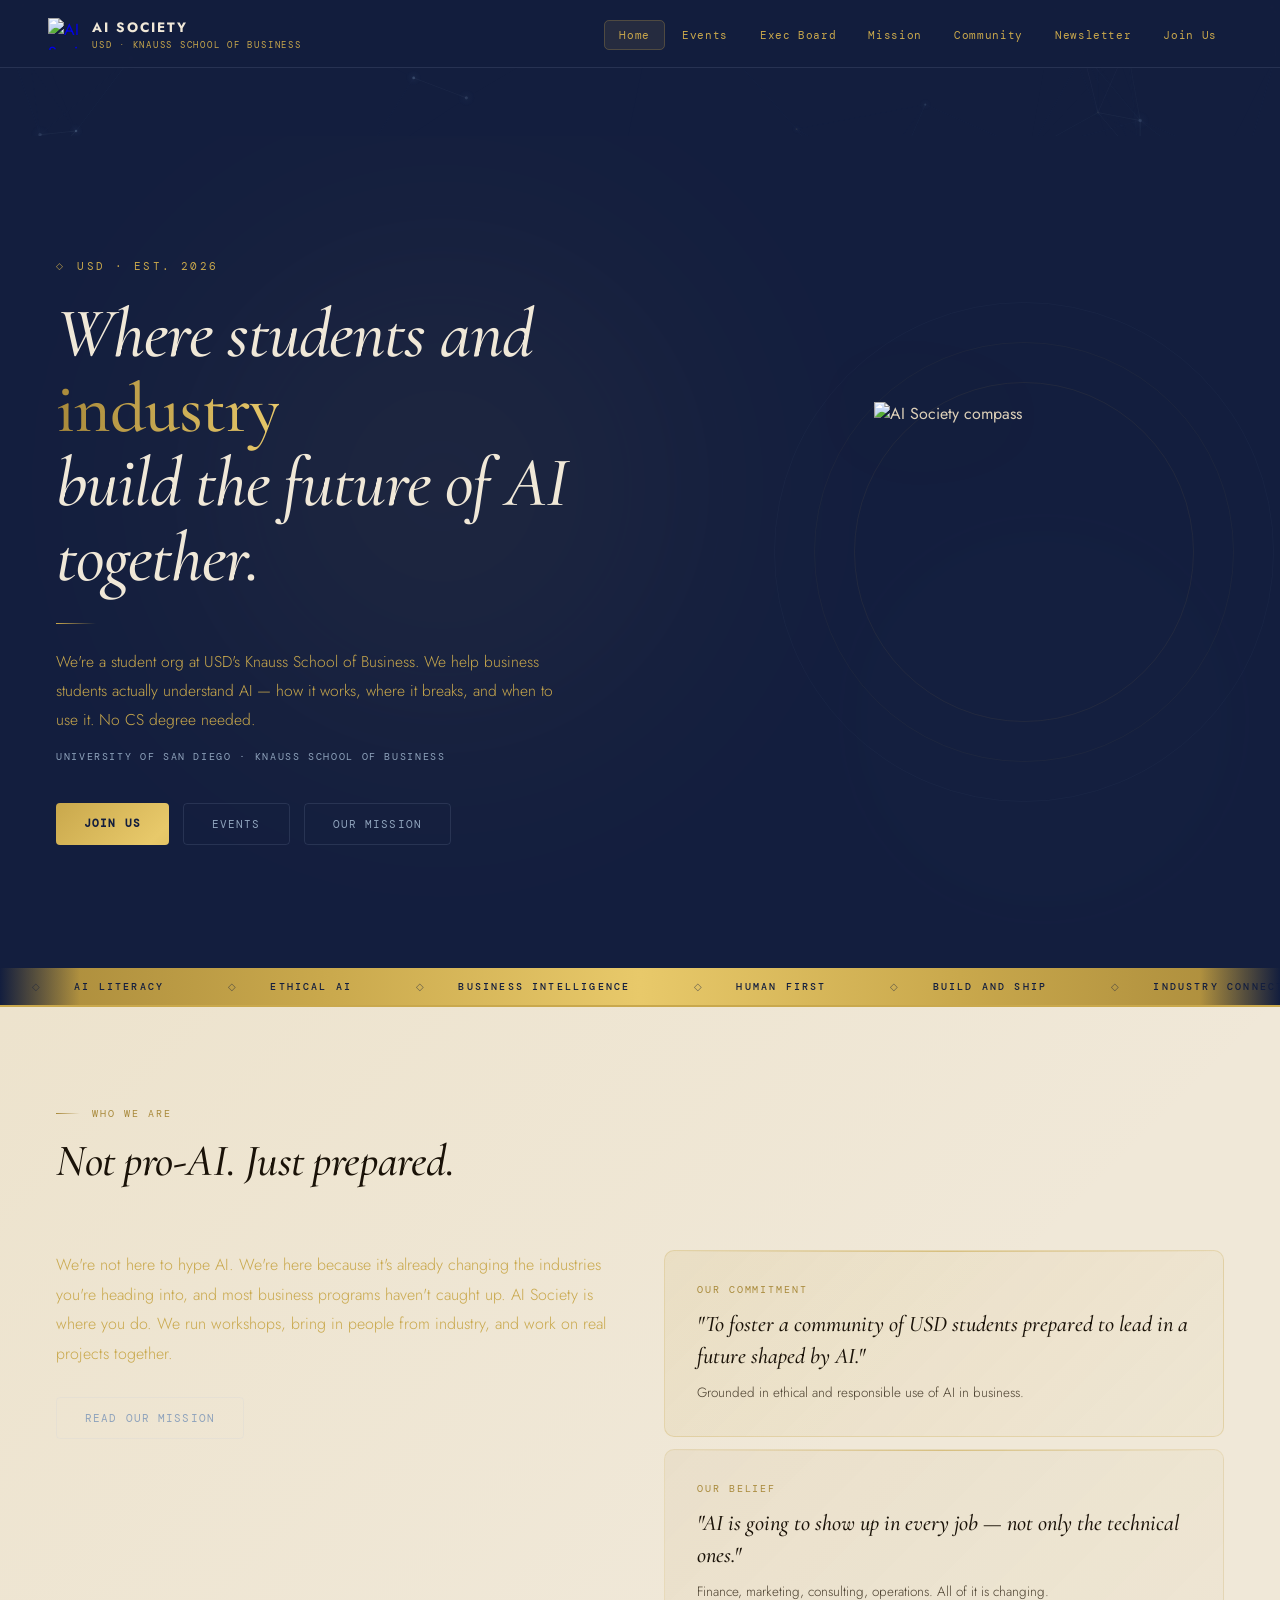
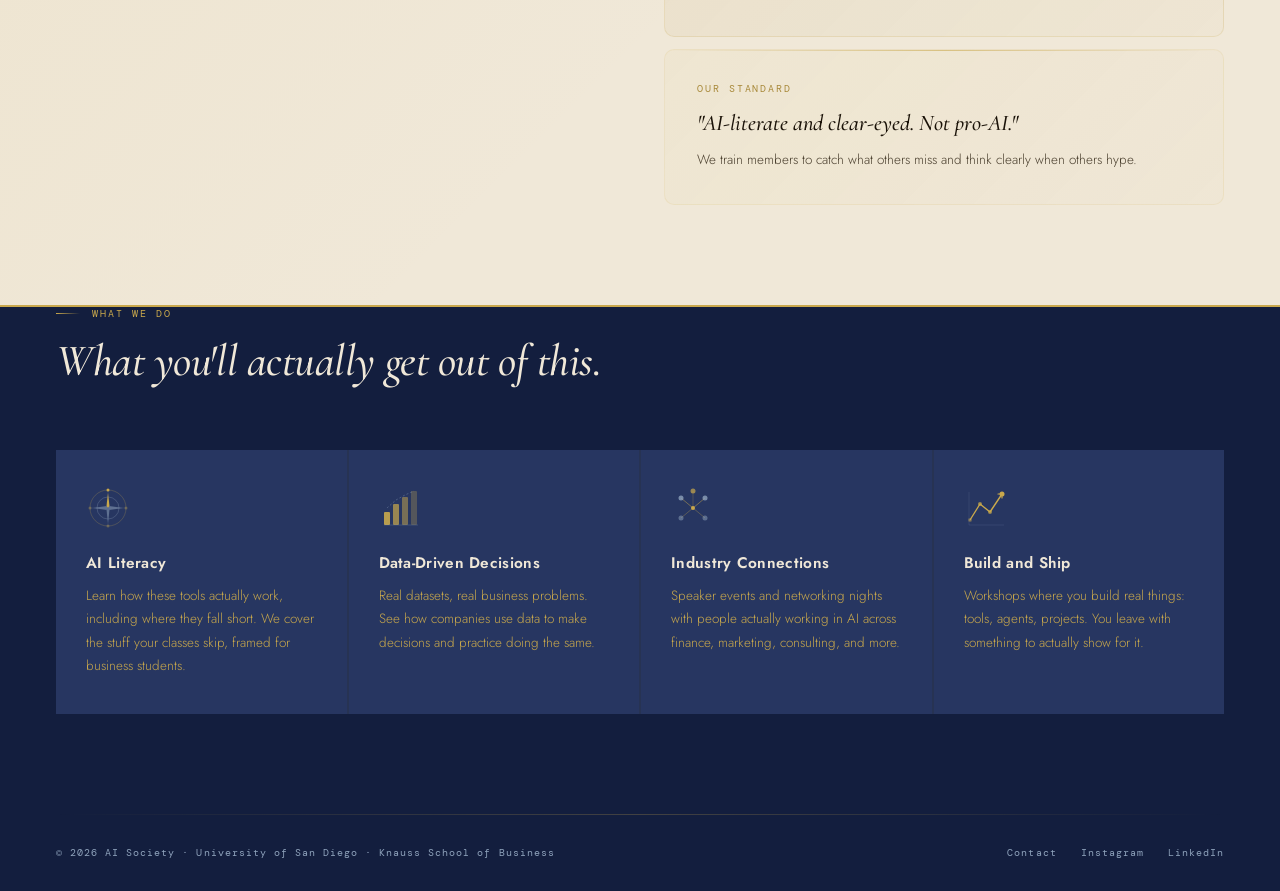
==== commit effd2bfb: "Add files via upload" ====
--- a/index.html
+++ b/index.html
@@ -284,18 +284,25 @@
         </div>
       </div>
 
-      <div class="leader-photo-card reveal" style="transition-delay:0.36s">
-        <img src="photos/alan-lerchbacker.jpg" alt="Alan Lerchbacker" onerror="this.style.display='none';this.nextElementSibling.style.display='flex'">
-        <div class="leader-initials" style="display:none">AL</div>
-        <div class="leader-photo-overlay"></div>
-        <div class="leader-photo-info">
-          <span class="leader-photo-name">Alan Lerchbacker</span>
-          <span class="leader-photo-role">Faculty Advisor</span>
-          <p class="leader-photo-bio">Providing academic guidance and connecting AI Society to the broader Knauss School of Business.</p>
-        </div>
-      </div>
-
-    </div>
+    </div>
+
+    <!-- Faculty Advisor -->
+    <div style="margin-top:64px;padding-top:48px;border-top:1px solid var(--border)">
+      <div class="section-tag reveal" style="margin-bottom:24px;text-align:center">Faculty Advisor</div>
+      <div style="display:flex;justify-content:center">
+        <div class="leader-photo-card reveal" style="max-width:260px">
+          <img src="photos/alan-lerchbacker.jpg" alt="Alan Lerchbacker" onerror="this.style.display='none';this.nextElementSibling.style.display='flex'">
+          <div class="leader-initials" style="display:none">AL</div>
+          <div class="leader-photo-overlay"></div>
+          <div class="leader-photo-info">
+            <span class="leader-photo-name">Alan Lerchbacker</span>
+            <span class="leader-photo-role">Faculty Advisor</span>
+            <p class="leader-photo-bio">Providing academic guidance and connecting AI Society to the broader Knauss School of Business.</p>
+          </div>
+        </div>
+      </div>
+    </div>
+
   </section>
 
   <footer>
@@ -444,12 +451,12 @@
     <!-- Community Impact -->
     <div class="panel-beige" style="padding:64px 56px;margin:72px -56px -100px;border-top:1px solid rgba(245,238,224,0.10)">
       <div class="section-tag reveal" style="margin-bottom:20px">Community Impact</div>
-      <h2 class="section-title reveal" style="margin-bottom:40px">Putting it into practice.</h2>
+      <h2 class="section-title reveal" style="margin-bottom:56px">Putting it into practice.</h2>
       <div style="display:grid;grid-template-columns:1fr 1fr;gap:16px;max-width:800px">
         <div class="gbox gbox-1 reveal">
           <span class="gbox-label">Project 01 · In Progress</span>
-          <p class="gbox-title">First community project</p>
-          <p class="gbox-text">Our first community project is in the early stages. We're excited about what it's shaping up to be. Keep an eye out for updates.</p>
+          <p class="gbox-title">Wardell Builders</p>
+          <p class="gbox-text">Consultation done — time to work on our deliverables. Keep checking in!</p>
         </div>
         <div class="gbox gbox-3 reveal" style="transition-delay:0.1s;display:flex;align-items:center;justify-content:center">
           <p style="font-family:'Cormorant Garamond',serif;font-size:1.1rem;font-style:italic;color:var(--text-muted);text-align:center;line-height:1.65">More to come as the year unfolds.</p>
@@ -548,8 +555,8 @@
 
     <!-- CTA -->
     <div class="gbox gbox-1 panel-beige reveal" style="margin-top:80px;text-align:center;padding:56px 48px">
-      <p style="font-family:'Cormorant Garamond',serif;font-size:clamp(1.4rem,2.5vw,2rem);font-style:italic;color:var(--heading);line-height:1.4;margin-bottom:12px">The future is being written now. Help write it.</p>
-      <p style="font-size:0.86rem;color:var(--text-muted);font-weight:300;max-width:400px;margin:0 auto 36px;line-height:1.75">Fill out the form and you're in. Takes less than a minute.</p>
+      <p style="font-family:'Cormorant Garamond',serif;font-size:clamp(1.4rem,2.5vw,2rem);font-style:italic;color:#a8893a;line-height:1.4;margin-bottom:12px">The future is being written now. Help write it.</p>
+      <p style="font-size:0.86rem;color:#4a3f2e;font-weight:300;max-width:400px;margin:0 auto 36px;line-height:1.75">Fill out the form and you're in. Takes less than a minute.</p>
       <a class="btn btn-primary" href="https://forms.gle/fczNEGVzD31uHVJS7" target="_blank" rel="noopener" style="font-size:0.78rem;padding:16px 44px">Join AI Society. It's Free.</a>
     </div>
 
@@ -625,9 +632,16 @@
         const d=Math.sqrt(dx*dx+dy*dy);
         if(d<CONN_DIST){
           const fade=1-d/CONN_DIST;
-          X.strokeStyle='rgba(201,169,97,'+(fade*0.11)+')';
+          // Navy-blue lines with slight gold tint at close range
+          const navyA=fade*0.22;
+          const goldA=fade*0.07;
+          X.strokeStyle='rgba(100,140,190,'+navyA+')';
           X.lineWidth=0.5;X.beginPath();
           X.moveTo(nodes[a].x,nodes[a].y);X.lineTo(nodes[b].x,nodes[b].y);X.stroke();
+          if(fade>0.5){
+            X.strokeStyle='rgba(201,169,97,'+goldA+')';
+            X.beginPath();X.moveTo(nodes[a].x,nodes[a].y);X.lineTo(nodes[b].x,nodes[b].y);X.stroke();
+          }
         }
       }
     }
@@ -659,10 +673,18 @@
     for(const n of nodes){
       const pulse=0.7+0.3*Math.sin(n.pulsePhase);
       const alpha=n.op*pulse;
-      const g=X.createRadialGradient(n.x,n.y,0,n.x,n.y,n.sz*5);
-      g.addColorStop(0,'rgba(201,169,97,'+alpha*0.18+')');g.addColorStop(1,'rgba(201,169,97,0)');
-      X.fillStyle=g;X.beginPath();X.arc(n.x,n.y,n.sz*5,0,Math.PI*2);X.fill();
-      X.fillStyle='rgba(220,192,130,'+alpha+')';X.beginPath();X.arc(n.x,n.y,n.sz,0,Math.PI*2);X.fill();
+      // Glow halo — navy blue
+      const g=X.createRadialGradient(n.x,n.y,0,n.x,n.y,n.sz*6);
+      g.addColorStop(0,'rgba(120,160,210,'+alpha*0.28+')');g.addColorStop(1,'rgba(80,120,180,0)');
+      X.fillStyle=g;X.beginPath();X.arc(n.x,n.y,n.sz*6,0,Math.PI*2);X.fill();
+      // Core dot — alternates: ~70% navy-white, ~30% gold
+      const isGold=n.pulsePhase%Math.PI<1.0;
+      if(isGold){
+        X.fillStyle='rgba(201,169,97,'+alpha+')';
+      } else {
+        X.fillStyle='rgba(180,210,240,'+alpha+')';
+      }
+      X.beginPath();X.arc(n.x,n.y,n.sz,0,Math.PI*2);X.fill();
     }
 
     requestAnimationFrame(frame);
